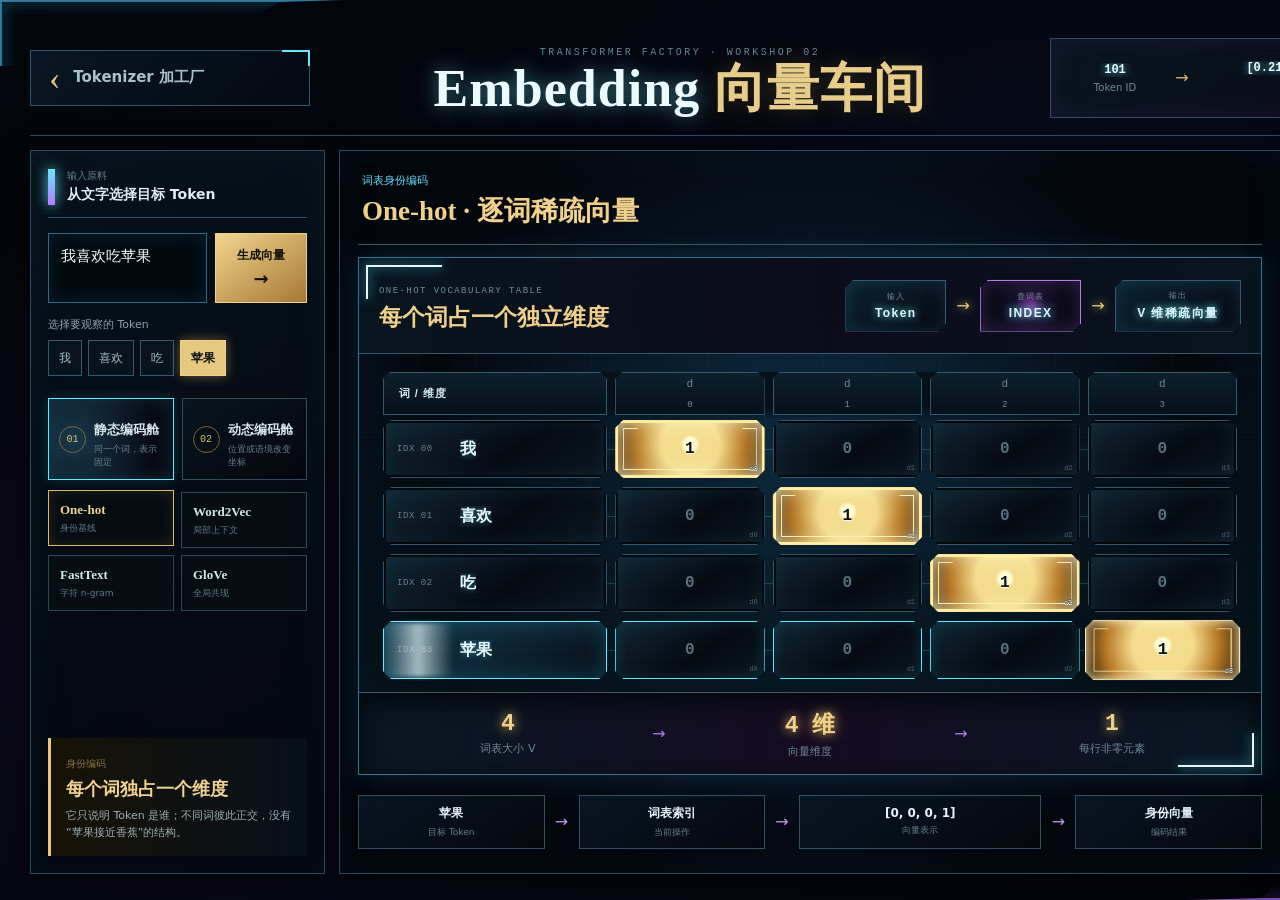
==== embedding.html @ 5b762415 "Upgrade embedding workshop visual training lab" ====
<!doctype html>
<html lang="zh-CN">
<head>
  <meta charset="utf-8">
  <meta name="viewport" content="width=device-width,initial-scale=1">
  <meta name="theme-color" content="#020409">
  <meta name="description" content="在暗黑科幻向量车间中互动比较静态编码、位置编码与上下文 Embedding，并观察八象限三维语义向量。">
  <title>Embedding 向量车间｜LLM 原理加工厂</title>
  <link rel="stylesheet" href="embedding-workshop.css">
</head>
<body data-vector-family="static">
  <div class="vector-scanlines" aria-hidden="true"></div>
  <main class="vector-workshop">
    <header class="vector-topbar">
      <a class="back-factory" href="index.html"><span>‹</span><b>Tokenizer 加工厂</b></a>
      <div class="vector-title">
        <span>TRANSFORMER FACTORY · WORKSHOP 02</span>
        <h1><em>Embedding</em> 向量车间</h1>
      </div>
      <div class="vector-route" aria-label="从 Token ID 到语义空间">
        <span><b>101</b><small>Token ID</small></span><i>→</i>
        <span><b>[0.21, −0.34, …]</b><small>稠密向量</small></span><i>→</i>
        <span><b>↗</b><small>语义坐标</small></span>
      </div>
    </header>

    <section class="vector-deck" id="vectorDeck">
      <aside class="vector-control-bay">
        <header><i></i><div><span>输入原料</span><b>从文字选择目标 Token</b></div></header>

        <label class="vector-input" for="embeddingText">
          <textarea id="embeddingText" maxlength="96" spellcheck="false">我喜欢吃苹果</textarea>
          <button id="loadEmbeddingInput">生成向量 <span>→</span></button>
        </label>
        <div class="token-selector">
          <span>选择要观察的 Token</span>
          <div id="embeddingTokens" role="group" aria-label="选择目标 Token"></div>
        </div>

        <div class="family-switch" role="tablist" aria-label="静态编码与动态编码">
          <button class="active" role="tab" aria-selected="true" data-vector-family="static">
            <span>01</span><b>静态编码舱</b><small>同一个词，表示固定</small>
          </button>
          <button role="tab" aria-selected="false" data-vector-family="dynamic">
            <span>02</span><b>动态编码舱</b><small>位置或语境改变坐标</small>
          </button>
        </div>

        <div class="method-bank" data-method-family="static">
          <button class="active" data-vector-method="onehot"><b>One-hot</b><span>身份基线</span></button>
          <button data-vector-method="word2vec"><b>Word2Vec</b><span>局部上下文</span></button>
          <button data-vector-method="fasttext"><b>FastText</b><span>字符 n-gram</span></button>
          <button data-vector-method="glove"><b>GloVe</b><span>全局共现</span></button>
        </div>
        <div class="method-bank" data-method-family="dynamic" hidden>
          <button data-vector-method="position"><b>位置编码</b><span>Token + 顺序</span></button>
          <button data-vector-method="elmo"><b>ELMo</b><span>双向 LSTM</span></button>
          <button data-vector-method="gpt"><b>GPT</b><span>单向 Transformer</span></button>
          <button data-vector-method="bert"><b>BERT</b><span>双向 Transformer</span></button>
          <button data-vector-method="contextual"><b>上下文 Embedding</b><span>Token + 整句语境</span></button>
        </div>

        <div class="dynamic-controls" id="dynamicControls" hidden>
          <div class="context-presets" id="contextPresets" hidden>
            <button class="active" data-context="fruit"><span>语境 A</span><b>我喜欢吃苹果</b></button>
            <button data-context="tech"><span>语境 B</span><b>苹果发布了新手机</b></button>
          </div>
          <label class="position-slider" id="positionSlider" for="vectorPosition" hidden>
            <span>序列位置 <b id="vectorPositionValue">3</b></span>
            <input id="vectorPosition" type="range" min="1" max="8" value="3">
          </label>
        </div>

        <div class="method-conclusion" aria-live="polite">
          <span id="methodBadge">身份编码</span>
          <h2 id="methodTitle">One-hot 不理解语义</h2>
          <p id="methodSummary">它只说明 Token 是谁；不同词彼此正交，没有“苹果接近香蕉”的结构。</p>
        </div>
      </aside>

      <section class="vector-space-bay" aria-labelledby="spaceHeading">
        <header class="space-command">
          <div>
            <span id="spaceFamilyLabel">静态编码空间</span>
            <h2 id="spaceHeading">One-hot · 逐词稀疏向量</h2>
          </div>
          <div class="representation-switch" id="representationSwitch" role="tablist" aria-label="训练机制和语义空间视图" hidden>
            <button class="active" role="tab" aria-selected="true" data-representation-view="process">训练机制</button>
            <button role="tab" aria-selected="false" data-representation-view="space">训练后语义投影</button>
          </div>
          <div class="space-toolbar" id="spaceToolbar">
            <button id="rotateVectorSpace" aria-pressed="false">自动旋转</button>
            <button id="resetVectorView">重置视角</button>
          </div>
        </header>

        <div class="onehot-stage" id="oneHotStage">
          <header>
            <div><span>ONE-HOT VOCABULARY TABLE</span><h3>每个词占一个独立维度</h3></div>
            <div class="onehot-principle" aria-label="One-hot 编码过程">
              <span><small>输入</small><b>Token</b></span><i>→</i>
              <span class="index-reactor"><small>查词表</small><b>INDEX</b></span><i>→</i>
              <span><small>输出</small><b>V 维稀疏向量</b></span>
            </div>
          </header>
          <div class="onehot-machine">
            <div class="onehot-index" id="oneHotIndex"></div>
            <div class="onehot-matrix" id="oneHotMatrix" aria-label="逐词 One-hot 稀疏向量表"></div>
          </div>
          <footer>
            <span><b id="oneHotVocabSize">4</b><small>词表大小 V</small></span>
            <i>→</i><span><b id="oneHotDimension">4 维</b><small>向量维度</small></span>
            <i>→</i><span><b>1</b><small>每行非零元素</small></span>
          </footer>
        </div>

        <div class="method-stage" id="methodStage" hidden>
          <div class="method-stage-note"><b>TRAINING MECHANISM</b><span>这里展示算法怎样产生向量；完成训练后，才能在“语义投影”中观察向量关系。</span></div>
          <div class="method-visualizer" id="methodVisualizer" aria-live="polite"></div>
        </div>

        <div class="octant-stage" id="octantStage" hidden>
          <canvas id="vectorSpaceCanvas" aria-label="以原点为中心、覆盖八个象限的可旋转三维向量空间"></canvas>
          <div class="octant-title"><span>DIMENSION-REDUCED SEMANTIC PROJECTION</span><b>高维词向量降维到三维 · 拖动旋转 · 点击端点</b></div>
          <div class="projection-disclaimer"><b>3D ≠ 原始向量维度</b><span>仅用于观察训练后相对距离与方向</span></div>
          <div class="origin-label">O · 原点</div>
          <div class="axis-endpoints" aria-hidden="true"><span>+X</span><span>−X</span><span>+Y</span><span>−Y</span><span>+Z</span><span>−Z</span></div>
          <div class="vector-legend"><span><i class="selected"></i>当前向量</span><span><i class="related"></i>相关词</span><span><i class="context"></i>另一语境</span></div>
          <div class="space-status" id="spaceStatus">所有端点都由原点 O 发出，线段方向与长度共同构成向量。</div>
        </div>

        <div class="vector-flow" aria-label="当前编码过程">
          <span><b id="flowInput">苹果</b><small>目标 Token</small></span><i>→</i>
          <span><b id="flowOperation">词表索引</b><small>当前操作</small></span><i>→</i>
          <span><b id="flowVector">[0, 0, 1, …]</b><small>向量表示</small></span><i>→</i>
          <span><b id="flowMeaning">身份向量</b><small>编码结果</small></span>
        </div>
      </section>

      <aside class="vector-output-bay">
        <header><i></i><div><span>向量成品</span><b id="outputBayTitle">逐词编码结果</b></div></header>

        <div class="selected-readout">
          <span>当前 Token</span>
          <h2 id="activeVectorToken">苹果</h2>
          <code id="activeVectorCoords">[0, 0, 0, 1]</code>
        </div>

        <div class="vector-magnitude">
          <span>向量长度</span><b id="vectorMagnitude">0.91</b>
          <i><em id="vectorMagnitudeBar"></em></i>
        </div>

        <div class="vector-components">
          <span id="componentLabel">完整 One-hot 向量</span>
          <div id="vectorComponents"></div>
        </div>

        <div class="neighbor-output">
          <span>空间近邻</span>
          <ol id="vectorNeighbors"></ol>
        </div>

        <div class="core-memory">
          <span>记住这一点</span>
          <p id="coreMemory">One-hot 是身份牌，不是语义地图。</p>
        </div>
      </aside>
    </section>
  </main>
  <script src="embedding-workshop.js"></script>
</body>
</html>
---- embedding-workshop.css ----
:root {
  --void: #020409;
  --panel: #07101a;
  --line: #29465d;
  --cyan: #67e8ff;
  --violet: #b67cff;
  --gold: #e9c777;
  --green: #70efac;
  --text: #e6f5f8;
  --muted: #829aa5;
}

* { box-sizing: border-box; }
html, body { min-width: 1600px; min-height: 900px; margin: 0; background: var(--void); }
html { overflow: auto; }
body {
  color: var(--text);
  overflow: hidden;
  font-family: Inter, "Microsoft YaHei", "PingFang SC", system-ui, sans-serif;
  background:
    radial-gradient(circle at 66% 42%, #123f682b, transparent 35%),
    radial-gradient(circle at 12% 70%, #52257520, transparent 28%),
    linear-gradient(145deg, #02050a, #050713 55%, #020308);
  transition: opacity .32s ease, transform .36s cubic-bezier(.55,.05,.45,.95), filter .32s ease;
}
body::before {
  content: "";
  position: fixed;
  inset: 0;
  pointer-events: none;
  opacity: .22;
  background:
    linear-gradient(90deg, transparent 49.95%, #64e9ff1a 50%, transparent 50.05%),
    repeating-linear-gradient(90deg, transparent 0 119px, #5ce5ff10 120px, transparent 121px 239px),
    repeating-linear-gradient(0deg, transparent 0 89px, #a578ff0b 90px, transparent 91px 179px);
}
body.page-shifting-left { opacity: 0; filter: blur(8px) brightness(1.55); transform: translateX(13vw) scale(.98); }
button, textarea { font: inherit; }
button, a { -webkit-tap-highlight-color: transparent; }
button { cursor: pointer; }
[hidden] { display: none !important; }
.vector-scanlines { position: fixed; inset: 0; z-index: 50; pointer-events: none; opacity: .25; mix-blend-mode: screen; background: repeating-linear-gradient(0deg, transparent 0 3px, #d5f8ff08 4px); }

.vector-workshop { position: relative; z-index: 1; width: 100vw; min-width: 1600px; height: 100vh; min-height: 900px; padding: 20px 30px 26px; overflow: hidden; }
.vector-workshop::before, .vector-workshop::after { content: ""; position: absolute; z-index: -1; pointer-events: none; }
.vector-workshop::before { left: 0; top: 0; width: 340px; height: 180px; border-top: 2px solid #2f79a0; border-left: 2px solid #2f79a0; clip-path: polygon(0 0, 100% 0, 82% 2px, 62% 38px, 22% 38px, 15% 66px, 0 66px); filter: drop-shadow(0 0 7px #3ecfff); }
.vector-workshop::after { right: 0; bottom: 0; width: 410px; height: 150px; border-right: 2px solid #8656bc; border-bottom: 2px solid #8656bc; clip-path: polygon(100% 100%, 0 100%, 18% calc(100% - 2px), 35% 72px, 78% 72px, 86% 44px, 100% 44px); filter: drop-shadow(0 0 7px #a96cff); }

.vector-topbar { height: 116px; display: grid; grid-template-columns: 280px 1fr 520px; align-items: center; gap: 28px; border-bottom: 1px solid #344a60; }
.back-factory { position: relative; height: 56px; display: flex; align-items: center; gap: 13px; padding: 0 18px; color: #a9c1c9; border: 1px solid #31566b; background: linear-gradient(135deg, #071723, #040810); text-decoration: none; transition: .25s ease; }
.back-factory::after { content: ""; position: absolute; right: -1px; top: -1px; width: 26px; height: 14px; border-top: 2px solid var(--cyan); border-right: 2px solid var(--cyan); }
.back-factory:hover { color: #effdff; border-color: var(--cyan); transform: translateX(-4px); box-shadow: inset 0 0 22px #16809c4a, 0 0 14px #55e2fb30; }.back-factory span { color: var(--gold); font: 34px/1 Georgia, serif; }.back-factory b { font-size: 15px; }
.vector-title { text-align: center; }.vector-title > span { color: #668798; font: 10px ui-monospace, Consolas, monospace; letter-spacing: .25em; }.vector-title h1 { margin: 5px 0 0; color: #e8cc8a; font: 700 52px/.98 Georgia, "Times New Roman", "Songti SC", serif; letter-spacing: .02em; text-shadow: 0 0 24px #cda34c3b; }.vector-title h1 em { color: #ecfbff; font-style: normal; text-shadow: 0 0 20px #70e7ff87; }
.vector-route { display: grid; grid-template-columns: 100px 24px 210px 24px 100px; align-items: center; gap: 5px; padding: 12px 14px; border: 1px solid #364c64; background: linear-gradient(135deg, #07151e, #0b0715); box-shadow: inset 0 0 25px #4d277341; }.vector-route > span { min-width: 0; text-align: center; }.vector-route b { display: block; overflow: hidden; color: #eafcff; font: 700 12px ui-monospace, Consolas, monospace; white-space: nowrap; text-overflow: ellipsis; text-shadow: 0 0 8px #6fe7ff; }.vector-route > span:last-child b { color: #c98aff; font-size: 26px; }.vector-route small { display: block; margin-top: 5px; color: #718893; font-size: 10px; }.vector-route > i { color: #d8ba71; font-style: normal; text-align: center; }

.vector-deck { height: calc(100vh - 162px); min-height: 738px; display: grid; grid-template-columns: 310px minmax(880px, 1fr) 290px; gap: 14px; padding-top: 14px; }
.vector-deck > * { min-width: 0; height: 100%; overflow: hidden; border: 1px solid #30495e; background: linear-gradient(160deg, #07121bec, #03060ce8); box-shadow: inset 0 0 42px #17445d20, 0 12px 32px #0008; }
.vector-control-bay, .vector-output-bay { position: relative; padding: 20px; }
.vector-control-bay::before, .vector-output-bay::before { content: ""; position: absolute; inset: 0; pointer-events: none; opacity: .14; background: repeating-linear-gradient(0deg, transparent 0 29px, #63e2ff1b 30px); }
.vector-control-bay > *, .vector-output-bay > * { position: relative; z-index: 1; }
.vector-control-bay > header, .vector-output-bay > header { height: 50px; display: grid; grid-template-columns: 8px 1fr; align-items: center; gap: 11px; padding-bottom: 12px; border-bottom: 1px solid #355064; }.vector-control-bay > header i, .vector-output-bay > header i { width: 7px; height: 36px; background: linear-gradient(var(--cyan), var(--violet)); box-shadow: 0 0 13px var(--cyan); }.vector-control-bay > header span, .vector-output-bay > header span { display: block; color: #64818e; font-size: 10px; }.vector-control-bay > header b, .vector-output-bay > header b { display: block; margin-top: 3px; color: #dceef2; font-size: 14px; }

.vector-input { display: grid; grid-template-columns: 1fr 92px; gap: 8px; margin-top: 15px; }.vector-input textarea { height: 70px; resize: none; outline: 0; padding: 12px; color: #f0fcff; border: 1px solid #3a677b; background: #02090f; box-shadow: inset 0 0 18px #17536a53; font-size: 15px; line-height: 1.45; }.vector-input textarea:focus { border-color: var(--cyan); box-shadow: inset 0 0 20px #146d865d, 0 0 10px #55e2fa3d; }.vector-input button { color: #101006; border: 1px solid #efd38c; background: linear-gradient(145deg, #f0d58f, #a77832); font-size: 12px; font-weight: 900; }.vector-input button span { display: block; margin-top: 4px; font-size: 18px; }
.token-selector { margin-top: 14px; }.token-selector > span { display: block; margin-bottom: 8px; color: #8ca4ae; font-size: 11px; }.token-selector > div { min-height: 44px; display: flex; flex-wrap: wrap; gap: 6px; align-content: flex-start; }.token-selector button { min-height: 36px; padding: 0 10px; color: #a5bec7; border: 1px solid #355a6b; background: #07141c; font-size: 12px; }.token-selector button:hover, .token-selector button.active { color: #0a1113; border-color: #efd18a; background: #e7c87f; box-shadow: 0 0 11px #e4bd6970; font-weight: 900; }

.family-switch { display: grid; grid-template-columns: 1fr 1fr; gap: 8px; margin-top: 14px; }.family-switch button { min-height: 82px; display: grid; grid-template-columns: 28px 1fr; grid-template-rows: 1fr 1fr; align-items: center; gap: 0 7px; padding: 10px; color: #819aa5; border: 1px solid #304d5c; background: linear-gradient(145deg, #07151d, #05060d); text-align: left; transition: .23s ease; }.family-switch button > span { grid-row: 1 / 3; width: 27px; height: 27px; display: grid; place-items: center; color: #d9bb72; border: 1px solid #80673b; border-radius: 50%; font: 10px ui-monospace, Consolas, monospace; }.family-switch b { align-self: end; color: #d7e8ed; font-size: 13px; }.family-switch small { align-self: start; margin-top: 4px; color: #68808a; font-size: 9px; line-height: 1.4; }.family-switch button.active { border-color: var(--cyan); background: radial-gradient(circle at 20% 50%, #17384a, #080a13 75%); box-shadow: inset 0 0 20px #247e963c, 0 0 11px #5be5fa2f; }.family-switch button[data-vector-family="dynamic"].active { border-color: var(--violet); box-shadow: inset 0 0 20px #6d358c42, 0 0 11px #aa68ef38; }
.method-bank { display: grid; grid-template-columns: 1fr 1fr; gap: 7px; margin-top: 12px; }.method-bank button { min-height: 56px; display: grid; align-content: center; gap: 4px; padding: 9px 11px; color: #8198a2; border: 1px solid #2b4655; background: #050c12; text-align: left; transition: .2s ease; }.method-bank button b { color: #d4e6eb; font: 700 13px Georgia, "Times New Roman", "Microsoft YaHei", serif; }.method-bank button span { color: #607b86; font-size: 9px; }.method-bank button:hover, .method-bank button.active { border-color: #d9b968; transform: translateY(-2px); box-shadow: inset 0 0 14px #a6793235; }.method-bank button.active b { color: #f0d491; }
.dynamic-controls { margin-top: 10px; }.context-presets { display: grid; gap: 7px; }.context-presets button { min-height: 48px; padding: 8px 10px; color: #849da7; border: 1px solid #334b62; background: #060b13; text-align: left; }.context-presets span { display: block; color: #765e9f; font-size: 8px; }.context-presets b { display: block; margin-top: 3px; color: #dcecf2; font-size: 11px; }.context-presets button.active { border-color: var(--violet); box-shadow: inset 0 0 15px #693a8b45; }
.position-slider { display: block; padding: 11px; border: 1px solid #344d60; background: #050b12; }.position-slider > span { display: flex; justify-content: space-between; color: #9ab0b8; font-size: 11px; }.position-slider b { color: #e8c777; font-size: 17px; }.position-slider input { width: 100%; margin-top: 8px; accent-color: #ae73ec; }
.method-conclusion { position: absolute !important; left: 20px; right: 20px; bottom: 20px; min-height: 115px; padding: 14px 15px; border-left: 3px solid var(--gold); background: linear-gradient(90deg, #171206, #07101a); }.method-conclusion > span { color: #887142; font-size: 10px; }.method-conclusion h2 { margin: 6px 0; color: #edd18d; font: 700 18px Georgia, "Songti SC", serif; }.method-conclusion p { margin: 0; color: #9eb0b5; font-size: 11px; line-height: 1.6; }

.vector-space-bay { display: grid; grid-template-rows: 76px minmax(0, 1fr) 80px; padding: 18px; background: radial-gradient(circle at 50% 46%, #112f4bba, #03060c 68%); }
.space-command { display: flex; align-items: center; justify-content: space-between; gap: 20px; padding: 0 4px 15px; border-bottom: 1px solid #38546b; }.space-command span { color: #65dff6; font-size: 11px; }.space-command h2 { margin: 5px 0 0; color: #efd18b; font: 700 27px Georgia, "Songti SC", serif; }.space-toolbar { display: flex; gap: 8px; }.space-toolbar button { min-height: 38px; padding: 0 14px; color: #a6bdc4; border: 1px solid #3a5b6d; background: #050b12; font-size: 11px; }.space-toolbar button:hover, .space-toolbar button[aria-pressed="true"] { color: #effdff; border-color: var(--cyan); box-shadow: inset 0 0 14px #1c789047; }
.onehot-stage { min-height: 0; display: grid; grid-template-rows: auto minmax(0, 1fr) 82px; margin-top: 12px; overflow: hidden; border: 1px solid #49617a; background: radial-gradient(circle at 50% 42%, #14344f, #03070d 72%); box-shadow: inset 0 0 60px #173d5e4a, 0 0 22px #3fb7e41c; }
.onehot-stage > header { min-height: 82px; display: flex; align-items: center; justify-content: space-between; gap: 24px; padding: 14px 20px; border-bottom: 1px solid #38566c; background: linear-gradient(90deg, #081621, #0a0b19); }.onehot-stage > header span { color: #6f8fa0; font: 9px ui-monospace, Consolas, monospace; letter-spacing: .16em; }.onehot-stage > header h3 { margin: 5px 0 0; color: #efd08a; font: 700 23px Georgia, "Songti SC", serif; }.onehot-stage > header p { margin: 0; color: #9eb3bb; font-size: 13px; }.onehot-stage > header p b { display: inline-grid; width: 27px; height: 27px; place-items: center; margin: 0 3px; color: #071013; background: #eacb7b; box-shadow: 0 0 11px #e9c8737d; }
.onehot-machine { min-height: 0; display: grid; grid-template-rows: 48px minmax(0, 1fr); padding: 18px 22px; overflow: auto; background: repeating-linear-gradient(90deg, transparent 0 63px, #62e4ff0b 64px, transparent 65px 127px); }
.onehot-index, .onehot-row { --vocab-size: 4; display: grid; grid-template-columns: minmax(145px, 1.5fr) repeat(var(--vocab-size), minmax(52px, 1fr)); gap: 7px; }
.onehot-index { position: sticky; top: 0; z-index: 2; padding-bottom: 7px; background: #061019f2; }.onehot-index span { display: grid; place-items: center; min-height: 40px; color: #6f8a96; border: 1px solid #2f4c5e; background: #07151d; font: 10px ui-monospace, Consolas, monospace; }.onehot-index span:first-child { justify-items: start; padding-left: 15px; color: #a8bcc3; font: 700 11px "Microsoft YaHei", sans-serif; }
.onehot-matrix { display: grid; align-content: start; gap: 7px; }.onehot-row { width: 100%; padding: 0; color: #93abb4; border: 0; background: transparent; font: inherit; text-align: left; cursor: pointer; }.onehot-row > b, .onehot-row span { min-height: 52px; display: grid; place-items: center; color: #8ba4ae; border: 1px solid #2e4c5f; background: linear-gradient(145deg, #071620, #050911); font: 700 14px ui-monospace, Consolas, "Microsoft YaHei", monospace; transition: .2s ease; }.onehot-row > b { justify-items: start; padding: 0 15px; overflow: hidden; color: #dceef2; white-space: nowrap; text-overflow: ellipsis; }.onehot-row .hot { color: #081013; border-color: #f0d18a; background: #e9c875; box-shadow: 0 0 15px #e8c36f92, inset 0 0 9px #fff6c7; }.onehot-row:hover > b, .onehot-row:hover span, .onehot-row.active > b, .onehot-row.active span { border-color: #62e4fa; box-shadow: inset 0 0 14px #22829b3e; }.onehot-row.active > b { color: #efd28e; }.onehot-row.active .hot { border-color: #fff0b2; box-shadow: 0 0 22px #f0ce78, inset 0 0 10px #fff8ce; transform: scale(1.04); }
.onehot-stage > footer { display: grid; grid-template-columns: 1fr 30px 1fr 30px 1fr; align-items: center; gap: 7px; padding: 12px 20px; border-top: 1px solid #3a566a; background: linear-gradient(90deg, #08151f, #100b19); }.onehot-stage > footer span { text-align: center; }.onehot-stage > footer b { display: block; color: #f0d18a; font: 700 23px ui-monospace, Consolas, monospace; }.onehot-stage > footer small { display: block; margin-top: 4px; color: #6f8994; font-size: 10px; }.onehot-stage > footer i { color: #ab7ee8; font-style: normal; text-align: center; }
.octant-stage { position: relative; min-height: 0; margin-top: 12px; overflow: hidden; border: 1px solid #3b5b71; background: radial-gradient(circle at 50% 48%, #12355b, #03060c 68%); box-shadow: inset 0 0 75px #07111f, 0 0 24px #27749a1f; cursor: grab; touch-action: none; }.octant-stage.dragging { cursor: grabbing; }.octant-stage::after { content: ""; position: absolute; inset: 0; z-index: 1; pointer-events: none; box-shadow: inset 0 0 60px #020309; background: linear-gradient(180deg, #03061263, transparent 16% 82%, #02040a80); }
#vectorSpaceCanvas { position: absolute; inset: 0; width: 100%; height: 100%; display: block; }
.octant-title { position: absolute; z-index: 3; left: 17px; top: 14px; display: grid; gap: 4px; pointer-events: none; }.octant-title span { color: #6e8d9c; font: 9px ui-monospace, Consolas, monospace; letter-spacing: .16em; }.octant-title b { color: #d6e8ed; font-size: 11px; }
.origin-label { position: absolute; z-index: 3; left: 50%; top: 50%; transform: translate(11px, 9px); color: #f0d28a; font: 10px ui-monospace, Consolas, monospace; text-shadow: 0 0 8px #ebc66d; pointer-events: none; }
.axis-endpoints span { position: absolute; z-index: 3; color: #7895a4; font: 700 10px ui-monospace, Consolas, monospace; pointer-events: none; }.axis-endpoints span:nth-child(1) { right: 7%; top: 51%; color: #ff7785; }.axis-endpoints span:nth-child(2) { left: 7%; top: 51%; color: #ff7785; }.axis-endpoints span:nth-child(3) { left: 51%; top: 8%; color: #6deca7; }.axis-endpoints span:nth-child(4) { left: 51%; bottom: 8%; color: #6deca7; }.axis-endpoints span:nth-child(5) { right: 15%; top: 18%; color: #67e6ff; }.axis-endpoints span:nth-child(6) { left: 15%; bottom: 18%; color: #67e6ff; }
.vector-legend { position: absolute; z-index: 3; left: 16px; bottom: 15px; display: flex; gap: 15px; padding: 8px 10px; color: #93a9b2; border: 1px solid #304b5f; background: #03070bc9; font-size: 9px; pointer-events: none; }.vector-legend span { display: flex; align-items: center; gap: 5px; }.vector-legend i { width: 18px; height: 2px; box-shadow: 0 0 6px currentColor; }.vector-legend .selected { color: #f0c96f; background: currentColor; }.vector-legend .related { color: #67e6ff; background: currentColor; }.vector-legend .context { color: #b879f4; background: currentColor; }
.space-status { position: absolute; z-index: 3; left: 50%; bottom: 15px; transform: translateX(-50%); color: #718b96; font-size: 10px; white-space: nowrap; pointer-events: none; }
.vector-flow { display: grid; grid-template-columns: 1fr 24px 1fr 24px 1.3fr 24px 1fr; align-items: center; gap: 5px; padding-top: 13px; }.vector-flow > span { min-width: 0; height: 54px; display: grid; place-items: center; align-content: center; padding: 6px; border: 1px solid #344e61; background: linear-gradient(145deg, #071621, #05070e); text-align: center; }.vector-flow b { max-width: 100%; overflow: hidden; color: #e7f4f7; font-size: 12px; white-space: nowrap; text-overflow: ellipsis; }.vector-flow small { margin-top: 4px; color: #66808b; font-size: 9px; }.vector-flow > i { color: #c397e7; font-style: normal; text-align: center; }

.selected-readout { margin-top: 16px; padding: 16px; border: 1px solid #40566d; background: radial-gradient(circle at 30% 40%, #152d46, #070812 72%); box-shadow: inset 0 0 24px #2b5f8436; }.selected-readout > span, .vector-magnitude > span, .vector-components > span, .neighbor-output > span { color: #78939e; font-size: 10px; }.selected-readout h2 { margin: 7px 0 9px; color: #efd18a; font: 700 30px Georgia, "Songti SC", serif; text-shadow: 0 0 13px #dcb25b4c; }.selected-readout code { color: #73e7fa; font: 12px ui-monospace, Consolas, monospace; }
.vector-magnitude { margin-top: 16px; }.vector-magnitude > span { display: block; }.vector-magnitude > b { display: block; margin: 6px 0; color: #effcff; font: 700 24px ui-monospace, Consolas, monospace; }.vector-magnitude > i { display: block; height: 6px; overflow: hidden; background: #102530; }.vector-magnitude em { display: block; width: 70%; height: 100%; background: linear-gradient(90deg, #56dcf6, #c07df3, #e8c673); box-shadow: 0 0 9px #66dff7; transition: width .35s ease; }
.vector-components { margin-top: 17px; }.vector-components > div { display: grid; grid-template-columns: repeat(3, 1fr); gap: 6px; margin-top: 8px; }.vector-components b { min-height: 39px; display: grid; place-items: center; color: #b9e6f0; border: 1px solid #304e62; background: linear-gradient(145deg, #0a1c28, #080711); font: 10px ui-monospace, Consolas, monospace; animation: componentLoad .35s ease both; animation-delay: calc(var(--i) * 28ms); }
.neighbor-output { margin-top: 17px; }.neighbor-output ol { display: grid; gap: 7px; margin: 8px 0 0; padding: 0; list-style: none; }.neighbor-output li { position: relative; min-height: 43px; display: grid; grid-template-columns: 28px 1fr 40px; align-items: center; gap: 7px; overflow: hidden; padding: 7px 9px; border: 1px solid #2a4558; background: #050b11; }.neighbor-output li::before { content: ""; position: absolute; left: 0; top: 0; bottom: 0; width: var(--score); opacity: .15; background: linear-gradient(90deg, #55e1f8, #af74ed); }.neighbor-output li > * { position: relative; }.neighbor-output li b { color: #61808d; font: 9px ui-monospace, Consolas, monospace; }.neighbor-output li span { overflow: hidden; color: #dcecf1; font-size: 11px; white-space: nowrap; text-overflow: ellipsis; }.neighbor-output li em { color: #edca7e; font: normal 10px ui-monospace, Consolas, monospace; text-align: right; }
.core-memory { position: absolute !important; left: 20px; right: 20px; bottom: 20px; min-height: 110px; padding: 14px; border: 1px solid #5b492e; background: linear-gradient(135deg, #181207, #080711); }.core-memory span { color: #8b7242; font-size: 10px; }.core-memory p { margin: 8px 0 0; color: #ead7a7; font: 700 15px/1.6 Georgia, "Songti SC", serif; }

body[data-vector-family="dynamic"] .vector-space-bay { background: radial-gradient(circle at 50% 46%, #281746bd, #03060c 68%); }.vector-deck.method-firing .octant-stage { animation: methodFire .65s ease; }
body[data-vector-method="onehot"] .space-toolbar { visibility: hidden; }
body[data-vector-method="onehot"] .vector-magnitude,
body[data-vector-method="onehot"] .neighbor-output { display: none; }
body[data-vector-method="onehot"] .vector-components { margin-top: 19px; }
body[data-vector-method="onehot"] .selected-readout code { display: block; max-width: 100%; overflow-x: auto; padding-bottom: 5px; color: #f1d383; font-size: 14px; white-space: nowrap; }
body[data-vector-method="onehot"] .vector-components > div { grid-template-columns: repeat(var(--onehot-columns, 4), minmax(0, 1fr)); }
body[data-vector-method="onehot"] .vector-components b.hot { color: #081014; border-color: #f0cf78; background: linear-gradient(145deg, #fff0ae, #c99538); box-shadow: 0 0 16px #edc76688; }

/* Refined One-hot identity encoder */
.onehot-stage { position: relative; border-color: #3a718d; background:
  linear-gradient(90deg, #59e8ff09 1px, transparent 1px) 0 0 / 58px 58px,
  linear-gradient(#59e8ff09 1px, transparent 1px) 0 0 / 58px 58px,
  radial-gradient(circle at 50% 43%, #123a57, #03070d 72%); box-shadow: inset 0 0 85px #174b6b59, 0 0 28px #3fb7e42a; }
.onehot-stage::before, .onehot-stage::after { content: ""; position: absolute; z-index: 4; width: 74px; height: 32px; pointer-events: none; border-color: #6ceaff; filter: drop-shadow(0 0 6px #57e4ff); }
.onehot-stage::before { left: 7px; top: 7px; border-left: 2px solid; border-top: 2px solid; }.onehot-stage::after { right: 7px; bottom: 7px; border-right: 2px solid; border-bottom: 2px solid; }
.onehot-stage > header { min-height: 96px; background: linear-gradient(90deg, #07151ff5, #0c0a19f5 52%, #07151ff5); }
.onehot-principle { display: grid; grid-template-columns: minmax(72px, 1fr) 20px minmax(82px, 1fr) 20px minmax(126px, 1.25fr); align-items: center; gap: 7px; }
.onehot-principle > span { min-height: 52px; display: grid; place-items: center; align-content: center; padding: 6px 11px; border: 1px solid #36596d; clip-path: polygon(8px 0, 100% 0, 100% calc(100% - 8px), calc(100% - 8px) 100%, 0 100%, 0 8px); background: linear-gradient(145deg, #0b2230, #070912); box-shadow: inset 0 0 16px #2f8dac35; }
.onehot-principle small { color: #6e8a98; font: 8px ui-monospace, Consolas, monospace; letter-spacing: .12em; }.onehot-principle b { margin-top: 4px; color: #dff9ff; font: 700 12px "Microsoft YaHei", sans-serif; text-shadow: 0 0 8px #61e8ff; }.onehot-principle > i { color: #e8c979; font-style: normal; text-align: center; text-shadow: 0 0 9px #e8c979; }
.onehot-principle .index-reactor { border-color: #b37be7; background: radial-gradient(circle, #6a3188 0 5%, #17102a 28%, #070911 70%); box-shadow: inset 0 0 20px #8b4ec658, 0 0 12px #a968e84a; }
.onehot-machine { padding: 18px 24px 22px; background: linear-gradient(180deg, #02070c33, #05131bc4); }
.onehot-index, .onehot-row { grid-template-columns: minmax(165px, 1.5fr) repeat(var(--vocab-size), minmax(58px, 1fr)); gap: 8px; min-width: max-content; }
.onehot-index { padding-bottom: 9px; background: linear-gradient(180deg, #061019 75%, transparent); }.onehot-index span { min-height: 43px; border-color: #335b70; clip-path: polygon(7px 0, calc(100% - 7px) 0, 100% 7px, 100% 100%, 0 100%, 0 7px); background: linear-gradient(180deg, #0c202b, #061019); font-size: 11px; }.onehot-index span:first-child { color: #d4edf3; letter-spacing: .08em; }
.onehot-matrix { position: relative; gap: 9px; min-width: max-content; }
.onehot-row { position: relative; isolation: isolate; }
.onehot-row::before { content: ""; position: absolute; z-index: -1; left: 0; right: 0; top: 50%; height: 1px; opacity: .2; background: linear-gradient(90deg, transparent, #68e9ff 18% 82%, transparent); box-shadow: 0 0 8px #68e9ff; }
.onehot-row.active::after { content: ""; position: absolute; z-index: 3; top: 2px; bottom: 2px; width: 70px; pointer-events: none; background: linear-gradient(90deg, transparent, #ecffffaa, transparent); filter: blur(2px); animation: onehotScanner 1.35s ease-in-out infinite; }
.onehot-row > b, .onehot-row span { min-height: 58px; clip-path: polygon(8px 0, calc(100% - 8px) 0, 100% 8px, 100% calc(100% - 8px), calc(100% - 8px) 100%, 8px 100%, 0 calc(100% - 8px), 0 8px); border-color: #31556a; background: linear-gradient(145deg, #102734, #050a11 57%, #0b1820); box-shadow: inset 0 0 0 2px #02070b, inset 0 0 18px #16445b5c, 3px 5px 6px #0009; }
.onehot-row > b { display: grid; grid-template-columns: 54px 1fr; align-items: center; gap: 9px; padding: 0 13px; }.onehot-row > b small { color: #65808c; font: 9px ui-monospace, Consolas, monospace; letter-spacing: .06em; }.onehot-row > b strong { overflow: hidden; color: #e9fbff; font: 700 16px "Microsoft YaHei", sans-serif; white-space: nowrap; text-overflow: ellipsis; text-shadow: 0 0 10px #62e7ff77; }
.onehot-row span { position: relative; color: #59707c; font-size: 16px; }.onehot-row span::after { content: attr(data-dimension); position: absolute; right: 6px; bottom: 5px; color: #49606c; font: 7px ui-monospace, Consolas, monospace; }
.onehot-row .hot { color: #071014; border-color: #ffe49a; background: radial-gradient(circle at 50% 42%, #fffbd2 0 8%, #f4dc8d 12% 36%, #b47725 68%, #291805 100%); box-shadow: 0 0 23px #f2ca68, inset 0 0 0 2px #fff0a3, inset 0 0 20px #fff8c8; text-shadow: 0 1px #fff; }.onehot-row .hot::before { content: ""; position: absolute; inset: 7px; border: 1px solid #fff3b4; clip-path: polygon(0 0, 14px 0, 18px 4px, calc(100% - 18px) 4px, calc(100% - 14px) 0, 100% 0, 100% 100%, 0 100%); }
.onehot-row.active > b { border-color: #68eaff; background: linear-gradient(145deg, #15394c, #071019); box-shadow: inset 0 0 22px #2185a466, 0 0 13px #5be7ff70; }
.onehot-stage > footer { background: linear-gradient(90deg, #071722, #150b20 50%, #071722); box-shadow: inset 0 8px 24px #03070b; }.onehot-stage > footer b { text-shadow: 0 0 12px #e5bf61; }.onehot-stage > footer small { font-size: 11px; }

/* Holographic method visualizer */
.method-bank[data-method-family="dynamic"] { grid-template-columns: repeat(3, 1fr); }
.method-bank[data-method-family="dynamic"] button { min-height: 54px; padding: 8px; }.method-bank[data-method-family="dynamic"] button b { font-size: 11px; }.method-bank[data-method-family="dynamic"] button span { font-size: 8px; }
.octant-stage { border-color: #4c829f; background:
  radial-gradient(circle at 50% 46%, #174e79 0, #071226 35%, #02050b 72%),
  linear-gradient(135deg, #03070e, #090617); box-shadow: inset 0 0 105px #02040a, 0 0 34px #2a9ac73b; }
.octant-stage::before { content: ""; position: absolute; inset: 0; z-index: 1; pointer-events: none; opacity: .4; background: radial-gradient(circle at 50% 50%, transparent 0 42%, #55ddff12 43%, transparent 44%), repeating-radial-gradient(circle at 50% 50%, transparent 0 43px, #61e6ff0e 44px, transparent 45px 88px); animation: spaceBreath 3.2s ease-in-out infinite alternate; }
.octant-stage::after { box-shadow: inset 0 0 45px #020309, inset 0 -90px 100px #02040ad9; background: linear-gradient(180deg, #03061220, transparent 18% 78%, #02040a9a); }
.octant-title { padding: 9px 12px; border-left: 2px solid #64e7ff; background: linear-gradient(90deg, #031019d9, transparent); }.octant-title span { color: #72dff0; font-size: 10px; }.octant-title b { color: #e3f7fa; font-size: 12px; }
.axis-endpoints { display: none; }
.vector-legend { bottom: 194px; }.space-status { left: auto; right: 18px; bottom: 196px; transform: none; padding: 7px 10px; border-right: 2px solid #8c67c6; background: linear-gradient(270deg, #0a0714e8, transparent); font-size: 11px; }
.method-visualizer { position: absolute; z-index: 5; left: 16px; right: 16px; bottom: 16px; height: 164px; overflow: hidden; border: 1px solid #3b667c; clip-path: polygon(13px 0, calc(100% - 28px) 0, 100% 28px, 100% 100%, 0 100%, 0 13px); background: linear-gradient(105deg, #031018ee, #090a19ee 52%, #130820ee); box-shadow: inset 0 0 28px #15527445, 0 0 18px #47dbff2d; }
.method-visualizer::after { content: ""; position: absolute; inset: 0; pointer-events: none; opacity: .15; background: repeating-linear-gradient(90deg, transparent 0 54px, #65e7ff 55px, transparent 56px 109px); }
.process-frame { position: relative; z-index: 1; height: 100%; display: grid; grid-template-rows: 44px 1fr; padding: 9px 14px 12px; }.process-frame > header { display: flex; align-items: center; justify-content: space-between; gap: 14px; border-bottom: 1px solid #304e61; }.process-frame > header span { display: block; color: #648896; font: 8px ui-monospace, Consolas, monospace; letter-spacing: .14em; }.process-frame > header b { display: block; margin-top: 3px; color: #eed18a; font: 700 14px Georgia, "Songti SC", serif; }.process-visual { min-width: 0; display: flex; align-items: center; justify-content: center; gap: 12px; padding-top: 8px; }
.micro-switch { display: flex; gap: 5px; }.micro-switch button { min-height: 27px; padding: 0 9px; color: #738f9a; border: 1px solid #335468; background: #050b11; font-size: 9px; }.micro-switch button[aria-pressed="true"] { color: #091115; border-color: #edcf84; background: #edcf84; box-shadow: 0 0 10px #e9c66e; }
.signal-arrow { flex: 0 0 auto; color: #68e8ff; font: normal 20px Georgia, serif; text-shadow: 0 0 10px #61e6ff; }.network-side { min-width: 118px; display: flex; justify-content: center; flex-wrap: wrap; gap: 5px; }.network-side span, .ngram-rack span, .causal-sequence span { min-height: 29px; display: grid; place-items: center; padding: 4px 8px; color: #c9f3fa; border: 1px solid #3f7188; background: #071722; box-shadow: inset 0 0 10px #1d678052; font-size: 10px; }.network-side.output span { color: #e3cff9; border-color: #70518b; background: #120b1d; }
.network-core, .sum-reactor, .factor-reactor, .encoder-reactor, .layer-fusion, .context-node { flex: 0 0 auto; min-width: 76px; min-height: 64px; display: grid; place-items: center; align-content: center; padding: 8px; border: 1px solid #c59a4d; clip-path: polygon(10px 0, calc(100% - 10px) 0, 100% 10px, 100% calc(100% - 10px), calc(100% - 10px) 100%, 10px 100%, 0 calc(100% - 10px), 0 10px); background: radial-gradient(circle, #382c13, #080b11 68%); box-shadow: inset 0 0 17px #d7ad5747, 0 0 11px #d2aa5755; }.network-core b, .sum-reactor b, .factor-reactor b, .encoder-reactor b, .layer-fusion b, .context-node b { color: #f0d692; font: 700 17px ui-monospace, Consolas, monospace; }.network-core small, .sum-reactor small, .factor-reactor small, .encoder-reactor small, .layer-fusion small, .context-node small { margin-top: 5px; color: #7d8e93; font-size: 8px; }
.word-capsule, .position-token, .position-result, .next-token { min-width: 92px; min-height: 60px; display: grid; place-items: center; align-content: center; border: 1px solid #3e748b; background: radial-gradient(circle, #12354a, #050a10); box-shadow: inset 0 0 16px #3185a34a; }.word-capsule small, .position-token small, .position-result small, .next-token small { color: #698792; font-size: 8px; }.word-capsule b, .position-token b, .position-result b, .next-token b { margin-top: 4px; color: #e9fbff; font-size: 14px; }
.ngram-rack { max-width: 250px; display: flex; flex-wrap: wrap; justify-content: center; gap: 5px; }.ngram-rack span { animation: ngramLoad .45s ease both; animation-delay: calc(var(--i) * 55ms); }.dense-vector-mini { width: 78px; height: 58px; display: flex; align-items: end; justify-content: center; gap: 4px; padding: 7px; border: 1px solid #6b4b8d; background: #0c0715; }.dense-vector-mini i { width: 5px; height: var(--h); background: linear-gradient(#f2e8ff, #b575f0, #5e49b8); box-shadow: 0 0 7px #b879f4; }
.co-matrix { display: grid; gap: 2px; }.co-row { display: grid; grid-template-columns: 47px repeat(4, 31px); gap: 2px; }.co-row > * { min-height: 18px; display: grid; place-items: center; font: 8px ui-monospace, Consolas, monospace; }.co-row b, .co-row.heading span { color: #718d98; }.co-row span { color: #dff8ff; background: color-mix(in srgb, #5be5ff calc(var(--heat, .08) * 68%), #071018); }.semantic-split { min-width: 150px; display: grid; grid-template-columns: 1fr auto 1fr; align-items: center; gap: 6px; }.semantic-split span { padding: 7px; color: #9fdab7; border: 1px solid #397456; background: #07160f; font-size: 9px; text-align: center; }.semantic-split span:last-child { color: #c8a4eb; border-color: #765295; background: #140a1e; }.semantic-split b { color: #f0d081; font-size: 12px; }
.wave-bank { min-width: 250px; display: grid; gap: 6px; }.wave-bank span { position: relative; height: 18px; overflow: hidden; border-bottom: 1px solid #29465a; }.wave-bank i { position: absolute; left: var(--phase); right: 0; top: 7px; height: 2px; background: repeating-radial-gradient(ellipse at center, #67e8ff 0 3px, transparent 4px 9px); filter: drop-shadow(0 0 4px #67e8ff); }.wave-bank small { position: absolute; right: 3px; top: 0; color: #607d89; font-size: 7px; }
.bilstm-lines { min-width: 360px; display: grid; gap: 8px; }.bilstm-lines > div { display: flex; align-items: center; gap: 4px; }.bilstm-lines small { width: 62px; color: #6c8995; font-size: 8px; }.bilstm-lines span { min-width: 42px; padding: 5px; color: #bcebf3; border: 1px solid #3b6578; background: #07141d; font-size: 9px; text-align: center; }.bilstm-lines span.target { color: #071014; border-color: #efcf80; background: #efcf80; box-shadow: 0 0 10px #eac96f; }.bilstm-lines i { color: #65e7ff; font-style: normal; font-size: 10px; }.bilstm-lines > div:last-child i { color: #b77cf0; }
.causal-sequence { display: flex; align-items: center; gap: 3px; }.causal-sequence span { min-width: 46px; padding: 3px 6px; }.causal-sequence span small { color: #64808b; font: 7px ui-monospace, Consolas, monospace; }.causal-sequence span.target { border-color: #e7c978; box-shadow: 0 0 11px #e7c97855; }.causal-sequence > i { color: #657e89; font-style: normal; }.causal-mask { display: grid; grid-template-columns: repeat(var(--mask-size), 10px); gap: 2px; padding: 6px; transform: rotate(-45deg); border: 1px solid #5e4779; background: #0b0712; }.causal-mask i { width: 10px; height: 10px; }.causal-mask .open { background: #b67bea; box-shadow: 0 0 5px #b67bea; }.causal-mask .blocked { border: 1px solid #29323c; background: #090b10; }
.bert-stack { display: grid; grid-template-columns: 1fr; gap: 2px; }.bert-stack > div { display: grid; grid-template-columns: 62px repeat(5, 45px); gap: 3px; }.bert-stack > div b { display: grid; place-items: center; color: #688490; font: 8px ui-monospace, Consolas, monospace; }.bert-stack span { min-height: 21px; display: grid; place-items: center; color: #d6f3f7; border: 1px solid #31586b; background: #07151e; font-size: 8px; }.bert-stack > i { height: 8px; color: #e2bf6c; font: normal 10px/8px ui-monospace, Consolas, monospace; text-align: center; }
.context-compare { min-width: 520px; display: grid; gap: 8px; }.context-compare > div { display: grid; grid-template-columns: 1.5fr 25px 1fr; align-items: center; gap: 6px; }.context-compare span { padding: 7px 10px; color: #d9eef2; border: 1px solid #35586b; background: #07141d; font-size: 10px; }.context-compare span b { color: #f0d184; }.context-compare i { color: #67e8ff; font-style: normal; }.context-compare em { padding: 7px; font: normal 9px "Microsoft YaHei", sans-serif; text-align: center; }.fruit-vector { color: #9eebbb; border: 1px solid #3b7756; background: #07170f; }.tech-vector { color: #d4b5f3; border: 1px solid #775497; background: #150a20; }

@keyframes onehotScanner { from { left: -75px; } to { left: calc(100% + 5px); } }
@keyframes ngramLoad { from { opacity: 0; transform: translateY(8px) scale(.8); filter: brightness(1.8); } }
@keyframes spaceBreath { to { opacity: .68; filter: brightness(1.3); } }

/* Training mechanism / semantic projection split */
.space-command { display: grid; grid-template-columns: minmax(250px, 1fr) auto auto; align-items: center; }
.representation-switch { display: flex; gap: 6px; padding: 4px; border: 1px solid #34566a; background: #040a11; box-shadow: inset 0 0 14px #16495e42; }
.representation-switch button { min-height: 36px; padding: 0 13px; color: #78939e; border: 1px solid transparent; background: transparent; font-size: 10px; transition: .2s ease; }.representation-switch button:hover { color: #dff9ff; }.representation-switch button.active { color: #071014; border-color: #efd184; background: linear-gradient(145deg, #f6dda0, #b17c31); box-shadow: 0 0 12px #edc97270; font-weight: 800; }
.space-toolbar[hidden] { display: none !important; }
.method-stage { min-height: 0; display: grid; grid-template-rows: 43px minmax(0, 1fr); margin-top: 12px; overflow: hidden; border: 1px solid #42677b; background:
  linear-gradient(90deg, #67e8ff09 1px, transparent 1px) 0 0 / 72px 72px,
  linear-gradient(#67e8ff09 1px, transparent 1px) 0 0 / 72px 72px,
  radial-gradient(circle at 50% 48%, #132c42, #03070d 74%); box-shadow: inset 0 0 75px #113e5a48, 0 0 22px #4bdfff20; }
.method-stage-note { display: flex; align-items: center; gap: 14px; padding: 0 17px; border-bottom: 1px solid #34566a; background: linear-gradient(90deg, #071720e8, #100b1ae8); }.method-stage-note b { flex: 0 0 auto; color: #68e7fa; font: 9px ui-monospace, Consolas, monospace; letter-spacing: .13em; }.method-stage-note span { color: #93aab2; font-size: 11px; }
.method-stage .method-visualizer { position: relative; inset: auto; width: 100%; height: 100%; border: 0; clip-path: none; background: transparent; box-shadow: none; }
.method-stage .method-visualizer::after { opacity: .08; }
.method-stage .process-frame { grid-template-rows: 63px minmax(0, 1fr); padding: 14px 22px 18px; }.method-stage .process-frame > header span { font-size: 10px; }.method-stage .process-frame > header b { margin-top: 5px; font-size: 18px; }.method-stage .process-visual { min-height: 0; align-items: center; justify-content: center; padding-top: 13px; }
.octant-stage .vector-legend { bottom: 15px; }.octant-stage .space-status { bottom: 15px; }
.projection-disclaimer { position: absolute; z-index: 4; right: 17px; top: 15px; display: grid; gap: 3px; padding: 8px 11px; border-right: 2px solid #e7c979; background: linear-gradient(270deg, #171105e6, transparent); text-align: right; pointer-events: none; }.projection-disclaimer b { color: #efd28b; font-size: 10px; }.projection-disclaimer span { color: #798f98; font-size: 9px; }
body[data-representation-view="process"] .space-toolbar { display: none; }
body[data-representation-view="process"] .neighbor-output { display: none; }

/* Accurate Word2Vec architecture */
.w2v-workbench { width: 100%; height: 100%; min-width: 0; display: grid; grid-template-rows: 62px minmax(0, 1fr) 84px; gap: 9px; }
.w2v-window { display: grid; grid-template-columns: 150px 1fr; align-items: center; gap: 11px; padding: 7px 11px; border: 1px solid #2d5064; background: linear-gradient(90deg, #071721, #080914); }.w2v-window > small { color: #6b8792; font: 9px ui-monospace, Consolas, monospace; letter-spacing: .08em; }.w2v-window > div { display: flex; justify-content: center; gap: 7px; }.w2v-window span { position: relative; min-width: 62px; min-height: 42px; display: grid; place-items: center; align-content: center; padding: 5px 9px; color: #c8e9ef; border: 1px solid #365e70; background: #07151d; font-size: 12px; }.w2v-window span i { color: #5f7b86; font: normal 7px ui-monospace, Consolas, monospace; }.w2v-window span.center { color: #071014; border-color: #f0d080; background: radial-gradient(circle, #fff0b2, #c6933a); box-shadow: 0 0 15px #edc86f; font-weight: 900; }.w2v-window span.center i { color: #6d4d17; }
.w2v-network-detailed { min-height: 0; display: grid; grid-template-columns: minmax(126px, 1.15fr) 22px 94px 22px 130px 22px 94px 22px minmax(132px, 1.15fr); align-items: center; gap: 6px; }
.network-wire { color: #67e9ff; font: normal 21px Georgia, serif; text-align: center; text-shadow: 0 0 9px #67e9ff; }
.w2v-column { min-height: 138px; display: flex; flex-direction: column; justify-content: center; gap: 6px; padding: 9px; border: 1px solid #31566a; background: linear-gradient(145deg, #081a25, #050810); }.w2v-column > small { margin-bottom: 2px; color: #6c8792; font: 8px ui-monospace, Consolas, monospace; text-align: center; }.w2v-column span { min-height: 31px; display: grid; grid-template-columns: 1fr auto; align-items: center; gap: 6px; padding: 5px 7px; color: #dbf5f9; border: 1px solid #32576a; background: #07141d; }.w2v-column span b { overflow: hidden; font-size: 10px; white-space: nowrap; text-overflow: ellipsis; }.w2v-column span em { color: #6d8791; font: normal 7px ui-monospace, Consolas, monospace; }.w2v-column.output { border-color: #674a84; background: linear-gradient(145deg, #100a1b, #050810); }.w2v-column.output span { border-color: #664985; background: #110a1b; }.w2v-column.output span em { color: #a77ccc; }
.weight-matrix, .hidden-state { min-height: 132px; display: grid; place-items: center; align-content: center; padding: 8px; clip-path: polygon(9px 0, calc(100% - 9px) 0, 100% 9px, 100% calc(100% - 9px), calc(100% - 9px) 100%, 9px 100%, 0 calc(100% - 9px), 0 9px); border: 1px solid #b08742; background: repeating-linear-gradient(90deg, #2d2511 0 3px, #0c0d10 4px 9px); box-shadow: inset 0 0 21px #b6893d4f, 0 0 13px #c3994e3d; }.weight-matrix.output { border-color: #7c54a1; background: repeating-linear-gradient(0deg, #261536 0 3px, #0b0a10 4px 9px); box-shadow: inset 0 0 21px #7945a14f, 0 0 13px #9f62d03d; }.weight-matrix small, .hidden-state small { color: #71858b; font-size: 8px; }.weight-matrix b, .hidden-state b { margin: 7px 0 3px; color: #efd387; font: 700 30px Georgia, serif; text-shadow: 0 0 10px #e4bd5e; }.weight-matrix.output b { color: #d0a5f3; text-shadow: 0 0 10px #b97be9; }.weight-matrix em, .hidden-state em { color: #a49b80; font: normal 9px ui-monospace, Consolas, monospace; }.weight-matrix span { margin-top: 8px; color: #697d83; font-size: 8px; }
.hidden-state { border-color: #4a91a7; background: radial-gradient(circle, #123b4d, #060b12 68%); box-shadow: inset 0 0 26px #2f94b354, 0 0 16px #56dff14a; }.hidden-state b { color: #dffcff; text-shadow: 0 0 12px #62e7ff; }.hidden-state em { max-width: 112px; color: #8ac4cf; font-size: 8px; text-align: center; }
.w2v-samples { display: grid; grid-template-columns: 124px minmax(0, 1fr) minmax(260px, .9fr); align-items: center; gap: 10px; padding: 8px 11px; border-top: 1px solid #36566a; background: linear-gradient(90deg, #07151f, #100a1a); }.w2v-samples > b { color: #efd083; font-size: 11px; }.w2v-samples > div { display: flex; flex-wrap: wrap; gap: 5px; }.w2v-samples span { padding: 4px 7px; color: #bfeaf1; border: 1px solid #365f72; background: #07141d; font: 8px ui-monospace, Consolas, monospace; }.w2v-samples p { margin: 0; color: #8fa6ae; font-size: 10px; line-height: 1.45; }
.w2v-workbench.skipgram .w2v-column.input { box-shadow: inset 3px 0 #e7c66e; }.w2v-workbench.skipgram .w2v-column.output { box-shadow: inset -3px 0 #b579ec; }.w2v-workbench.cbow .w2v-column.input { box-shadow: inset 3px 0 #b579ec; }.w2v-workbench.cbow .w2v-column.output { box-shadow: inset -3px 0 #e7c66e; }

/* Expanded FastText and GloVe teaching rigs */
.method-stage .word-capsule, .method-stage .sum-reactor { min-width: 118px; min-height: 108px; }.method-stage .word-capsule b { font-size: 23px; }.method-stage .ngram-rack { max-width: 330px; gap: 8px; }.method-stage .ngram-rack span { min-width: 68px; min-height: 42px; font-size: 13px; }.fasttext-output { min-width: 190px; display: grid; justify-items: center; gap: 8px; }.method-stage .dense-vector-mini { width: 130px; height: 92px; gap: 7px; padding: 12px; }.method-stage .dense-vector-mini i { width: 8px; }.fasttext-output code { color: #d5b2f2; font: 10px ui-monospace, Consolas, monospace; }.fasttext-output small { color: #77919b; font-size: 9px; }
.method-stage .co-matrix { gap: 4px; }.method-stage .co-row { grid-template-columns: 60px repeat(4, 48px); gap: 4px; }.method-stage .co-row > * { min-height: 34px; font-size: 10px; }.glove-objective { max-width: 310px; min-height: 118px; display: grid; place-items: center; align-content: center; padding: 15px; border: 1px solid #79529b; background: radial-gradient(circle, #241235, #070a11 72%); box-shadow: inset 0 0 24px #7d49a057, 0 0 13px #a36fd147; text-align: center; }.glove-objective b { color: #e0c5f7; font: 12px/1.6 Georgia, "Times New Roman", serif; }.glove-objective small { margin-top: 9px; color: #8d779f; font-size: 9px; }.method-stage .semantic-split { min-width: 210px; }.method-stage .semantic-split span { min-height: 52px; display: grid; place-items: center; font-size: 11px; }

@keyframes methodFire { 0%,100% { filter: brightness(1); } 42% { filter: brightness(1.45) saturate(1.3); box-shadow: inset 0 0 90px #925fff49, 0 0 26px #62e4ff46; } }
@keyframes componentLoad { from { opacity: 0; transform: translateY(6px) scale(.88); filter: brightness(1.7); } }

@media (max-width: 1750px) {
  .vector-deck { grid-template-columns: 295px minmax(850px, 1fr) 275px; }
  .vector-control-bay, .vector-output-bay { padding: 17px; }
  .method-conclusion, .core-memory { left: 17px; right: 17px; bottom: 17px; }
}

@media (prefers-reduced-motion: reduce) {
  *, *::before, *::after { animation-duration: .001ms !important; animation-iteration-count: 1 !important; scroll-behavior: auto !important; }
}
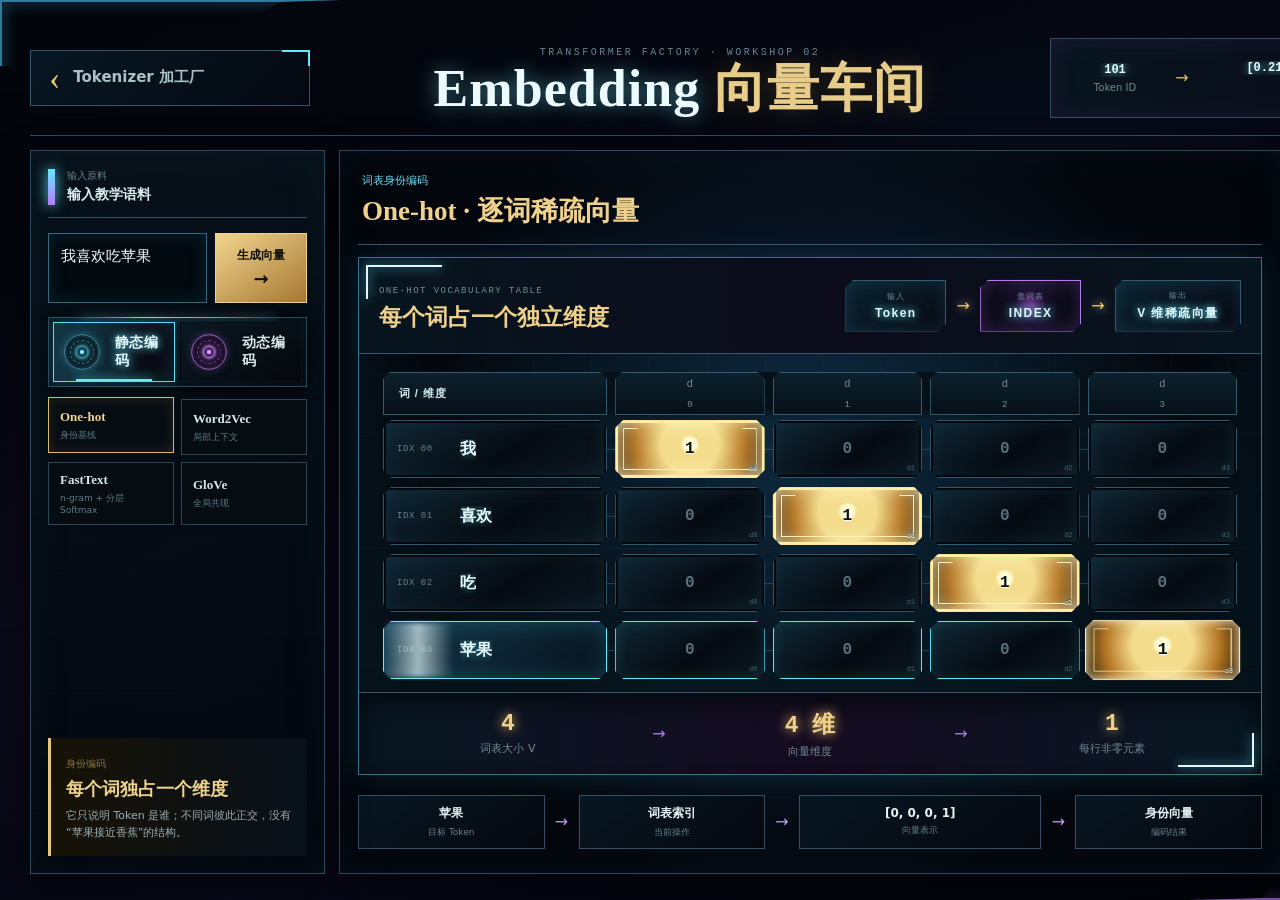
==== commit 6f6f4a9f: "Upgrade embedding training visualizations" ====
--- a/embedding.html
+++ b/embedding.html
@@ -4,9 +4,9 @@
   <meta charset="utf-8">
   <meta name="viewport" content="width=device-width,initial-scale=1">
   <meta name="theme-color" content="#020409">
-  <meta name="description" content="在暗黑科幻向量车间中互动比较静态编码、位置编码与上下文 Embedding，并观察八象限三维语义向量。">
+  <meta name="description" content="在暗黑科幻向量车间中互动比较 One-hot、Word2Vec、FastText、GloVe、ELMo、GPT 与 BERT，并观察神经网络训练和三维语义投影。">
   <title>Embedding 向量车间｜LLM 原理加工厂</title>
-  <link rel="stylesheet" href="embedding-workshop.css">
+  <link rel="stylesheet" href="embedding-workshop.css?v=20260901-models2">
 </head>
 <body data-vector-family="static">
   <div class="vector-scanlines" aria-hidden="true"></div>
@@ -26,38 +26,31 @@
 
     <section class="vector-deck" id="vectorDeck">
       <aside class="vector-control-bay">
-        <header><i></i><div><span>输入原料</span><b>从文字选择目标 Token</b></div></header>
+        <header><i></i><div><span>输入原料</span><b>输入教学语料</b></div></header>
 
         <label class="vector-input" for="embeddingText">
           <textarea id="embeddingText" maxlength="96" spellcheck="false">我喜欢吃苹果</textarea>
           <button id="loadEmbeddingInput">生成向量 <span>→</span></button>
         </label>
-        <div class="token-selector">
-          <span>选择要观察的 Token</span>
-          <div id="embeddingTokens" role="group" aria-label="选择目标 Token"></div>
-        </div>
-
         <div class="family-switch" role="tablist" aria-label="静态编码与动态编码">
-          <button class="active" role="tab" aria-selected="true" data-vector-family="static">
-            <span>01</span><b>静态编码舱</b><small>同一个词，表示固定</small>
+          <button class="active" role="tab" aria-selected="true" aria-label="切换到静态编码" data-vector-family="static">
+            <i class="family-core" aria-hidden="true"></i><b>静态编码</b>
           </button>
-          <button role="tab" aria-selected="false" data-vector-family="dynamic">
-            <span>02</span><b>动态编码舱</b><small>位置或语境改变坐标</small>
+          <button role="tab" aria-selected="false" aria-label="切换到动态编码" data-vector-family="dynamic">
+            <i class="family-core" aria-hidden="true"></i><b>动态编码</b>
           </button>
         </div>
 
         <div class="method-bank" data-method-family="static">
           <button class="active" data-vector-method="onehot"><b>One-hot</b><span>身份基线</span></button>
           <button data-vector-method="word2vec"><b>Word2Vec</b><span>局部上下文</span></button>
-          <button data-vector-method="fasttext"><b>FastText</b><span>字符 n-gram</span></button>
+          <button data-vector-method="fasttext"><b>FastText</b><span>n-gram + 分层 Softmax</span></button>
           <button data-vector-method="glove"><b>GloVe</b><span>全局共现</span></button>
         </div>
         <div class="method-bank" data-method-family="dynamic" hidden>
-          <button data-vector-method="position"><b>位置编码</b><span>Token + 顺序</span></button>
           <button data-vector-method="elmo"><b>ELMo</b><span>双向 LSTM</span></button>
           <button data-vector-method="gpt"><b>GPT</b><span>单向 Transformer</span></button>
           <button data-vector-method="bert"><b>BERT</b><span>双向 Transformer</span></button>
-          <button data-vector-method="contextual"><b>上下文 Embedding</b><span>Token + 整句语境</span></button>
         </div>
 
         <div class="dynamic-controls" id="dynamicControls" hidden>
@@ -65,10 +58,6 @@
             <button class="active" data-context="fruit"><span>语境 A</span><b>我喜欢吃苹果</b></button>
             <button data-context="tech"><span>语境 B</span><b>苹果发布了新手机</b></button>
           </div>
-          <label class="position-slider" id="positionSlider" for="vectorPosition" hidden>
-            <span>序列位置 <b id="vectorPositionValue">3</b></span>
-            <input id="vectorPosition" type="range" min="1" max="8" value="3">
-          </label>
         </div>
 
         <div class="method-conclusion" aria-live="polite">
@@ -168,6 +157,6 @@
       </aside>
     </section>
   </main>
-  <script src="embedding-workshop.js"></script>
+  <script src="embedding-workshop.js?v=20260901-models2"></script>
 </body>
 </html>
--- a/embedding-workshop.css
+++ b/embedding-workshop.css
@@ -61,9 +61,8 @@
 .vector-control-bay > header, .vector-output-bay > header { height: 50px; display: grid; grid-template-columns: 8px 1fr; align-items: center; gap: 11px; padding-bottom: 12px; border-bottom: 1px solid #355064; }.vector-control-bay > header i, .vector-output-bay > header i { width: 7px; height: 36px; background: linear-gradient(var(--cyan), var(--violet)); box-shadow: 0 0 13px var(--cyan); }.vector-control-bay > header span, .vector-output-bay > header span { display: block; color: #64818e; font-size: 10px; }.vector-control-bay > header b, .vector-output-bay > header b { display: block; margin-top: 3px; color: #dceef2; font-size: 14px; }
 
 .vector-input { display: grid; grid-template-columns: 1fr 92px; gap: 8px; margin-top: 15px; }.vector-input textarea { height: 70px; resize: none; outline: 0; padding: 12px; color: #f0fcff; border: 1px solid #3a677b; background: #02090f; box-shadow: inset 0 0 18px #17536a53; font-size: 15px; line-height: 1.45; }.vector-input textarea:focus { border-color: var(--cyan); box-shadow: inset 0 0 20px #146d865d, 0 0 10px #55e2fa3d; }.vector-input button { color: #101006; border: 1px solid #efd38c; background: linear-gradient(145deg, #f0d58f, #a77832); font-size: 12px; font-weight: 900; }.vector-input button span { display: block; margin-top: 4px; font-size: 18px; }
-.token-selector { margin-top: 14px; }.token-selector > span { display: block; margin-bottom: 8px; color: #8ca4ae; font-size: 11px; }.token-selector > div { min-height: 44px; display: flex; flex-wrap: wrap; gap: 6px; align-content: flex-start; }.token-selector button { min-height: 36px; padding: 0 10px; color: #a5bec7; border: 1px solid #355a6b; background: #07141c; font-size: 12px; }.token-selector button:hover, .token-selector button.active { color: #0a1113; border-color: #efd18a; background: #e7c87f; box-shadow: 0 0 11px #e4bd6970; font-weight: 900; }
-
-.family-switch { display: grid; grid-template-columns: 1fr 1fr; gap: 8px; margin-top: 14px; }.family-switch button { min-height: 82px; display: grid; grid-template-columns: 28px 1fr; grid-template-rows: 1fr 1fr; align-items: center; gap: 0 7px; padding: 10px; color: #819aa5; border: 1px solid #304d5c; background: linear-gradient(145deg, #07151d, #05060d); text-align: left; transition: .23s ease; }.family-switch button > span { grid-row: 1 / 3; width: 27px; height: 27px; display: grid; place-items: center; color: #d9bb72; border: 1px solid #80673b; border-radius: 50%; font: 10px ui-monospace, Consolas, monospace; }.family-switch b { align-self: end; color: #d7e8ed; font-size: 13px; }.family-switch small { align-self: start; margin-top: 4px; color: #68808a; font-size: 9px; line-height: 1.4; }.family-switch button.active { border-color: var(--cyan); background: radial-gradient(circle at 20% 50%, #17384a, #080a13 75%); box-shadow: inset 0 0 20px #247e963c, 0 0 11px #5be5fa2f; }.family-switch button[data-vector-family="dynamic"].active { border-color: var(--violet); box-shadow: inset 0 0 20px #6d358c42, 0 0 11px #aa68ef38; }
+.family-switch { position: relative; display: grid; grid-template-columns: 1fr 1fr; gap: 5px; margin-top: 14px; padding: 4px; border: 1px solid #294a59; background: linear-gradient(145deg, #07151e, #03060b); box-shadow: inset 0 0 22px #194e6338, 0 0 14px #000; }.family-switch::before { content: ""; position: absolute; left: 12%; right: 12%; top: -1px; height: 1px; background: linear-gradient(90deg, transparent, #67e5fa, #b87aed, transparent); box-shadow: 0 0 8px #78dff4; }.family-switch button { position: relative; min-width: 0; min-height: 68px; display: grid; grid-template-columns: 42px 1fr; grid-template-rows: 1fr 1fr; align-items: center; gap: 0 9px; overflow: hidden; padding: 9px 10px; color: #819aa5; border: 1px solid transparent; background: linear-gradient(145deg, #091821, #05070c); text-align: left; transition: border-color .22s ease, background .22s ease, box-shadow .22s ease, transform .22s ease; }.family-switch button::after { content: ""; position: absolute; left: 18%; right: 18%; bottom: 0; height: 2px; opacity: 0; background: var(--cyan); box-shadow: 0 0 10px var(--cyan); transition: opacity .22s ease; }.family-switch button:hover { border-color: #3f6878; transform: translateY(-1px); }.family-core { position: relative; grid-row: 1 / 3; width: 38px; height: 38px; display: grid; place-items: center; border: 1px solid #367083; border-radius: 50%; background: radial-gradient(circle, #6fe8fb 0 8%, #154152 10% 30%, #07131b 32% 68%, #1f5b6d 70% 72%, transparent 74%); box-shadow: inset 0 0 10px #4de1fa45, 0 0 10px #54dff44a; }.family-core::before, .family-core::after { content: ""; position: absolute; inset: 5px; border: 1px dashed #5ddff27a; border-radius: 50%; }.family-core::after { inset: 11px; border-style: solid; box-shadow: 0 0 7px #5ce2f6; }.family-switch b { align-self: end; color: #dcecf0; font: 700 13px Georgia, "Microsoft YaHei", serif; letter-spacing: .03em; }.family-switch small { align-self: start; margin-top: 3px; overflow: hidden; color: #6e8993; font-size: 8px; white-space: nowrap; text-overflow: ellipsis; }.family-switch button.active { border-color: #57dff5; background: radial-gradient(circle at 18% 50%, #153b4c, #080a12 72%); box-shadow: inset 0 0 22px #24839c42, 0 0 12px #5be5fa30; }.family-switch button.active::after { opacity: 1; }.family-switch button.active b { color: #e9fbff; text-shadow: 0 0 8px #69e6fb; }.family-switch button[data-vector-family="dynamic"] .family-core { border-color: #79539a; background: radial-gradient(circle, #d09af3 0 8%, #4b2862 10% 30%, #120a1b 32% 68%, #6c4087 70% 72%, transparent 74%); box-shadow: inset 0 0 10px #ae6de445, 0 0 10px #a967df4a; }.family-switch button[data-vector-family="dynamic"] .family-core::before { border-color: #bd7dec80; }.family-switch button[data-vector-family="dynamic"] .family-core::after { border-color: #b878e9; box-shadow: 0 0 7px #b878e9; }.family-switch button[data-vector-family="dynamic"]::after { background: var(--violet); box-shadow: 0 0 10px var(--violet); }.family-switch button[data-vector-family="dynamic"].active { border-color: var(--violet); background: radial-gradient(circle at 18% 50%, #321946, #080912 72%); box-shadow: inset 0 0 22px #713d934a, 0 0 12px #aa68ef38; }.family-switch button[data-vector-family="dynamic"].active b { text-shadow: 0 0 8px #bc7dee; }
+.family-switch button { min-height: 60px; grid-template-rows: 1fr; }.family-core { grid-row: auto; width: 36px; height: 36px; }.family-switch b { align-self: center; font-size: 14px; }
 .method-bank { display: grid; grid-template-columns: 1fr 1fr; gap: 7px; margin-top: 12px; }.method-bank button { min-height: 56px; display: grid; align-content: center; gap: 4px; padding: 9px 11px; color: #8198a2; border: 1px solid #2b4655; background: #050c12; text-align: left; transition: .2s ease; }.method-bank button b { color: #d4e6eb; font: 700 13px Georgia, "Times New Roman", "Microsoft YaHei", serif; }.method-bank button span { color: #607b86; font-size: 9px; }.method-bank button:hover, .method-bank button.active { border-color: #d9b968; transform: translateY(-2px); box-shadow: inset 0 0 14px #a6793235; }.method-bank button.active b { color: #f0d491; }
 .dynamic-controls { margin-top: 10px; }.context-presets { display: grid; gap: 7px; }.context-presets button { min-height: 48px; padding: 8px 10px; color: #849da7; border: 1px solid #334b62; background: #060b13; text-align: left; }.context-presets span { display: block; color: #765e9f; font-size: 8px; }.context-presets b { display: block; margin-top: 3px; color: #dcecf2; font-size: 11px; }.context-presets button.active { border-color: var(--violet); box-shadow: inset 0 0 15px #693a8b45; }
 .position-slider { display: block; padding: 11px; border: 1px solid #344d60; background: #050b12; }.position-slider > span { display: flex; justify-content: space-between; color: #9ab0b8; font-size: 11px; }.position-slider b { color: #e8c777; font-size: 17px; }.position-slider input { width: 100%; margin-top: 8px; accent-color: #ae73ec; }
@@ -184,12 +183,310 @@
 .w2v-column { min-height: 138px; display: flex; flex-direction: column; justify-content: center; gap: 6px; padding: 9px; border: 1px solid #31566a; background: linear-gradient(145deg, #081a25, #050810); }.w2v-column > small { margin-bottom: 2px; color: #6c8792; font: 8px ui-monospace, Consolas, monospace; text-align: center; }.w2v-column span { min-height: 31px; display: grid; grid-template-columns: 1fr auto; align-items: center; gap: 6px; padding: 5px 7px; color: #dbf5f9; border: 1px solid #32576a; background: #07141d; }.w2v-column span b { overflow: hidden; font-size: 10px; white-space: nowrap; text-overflow: ellipsis; }.w2v-column span em { color: #6d8791; font: normal 7px ui-monospace, Consolas, monospace; }.w2v-column.output { border-color: #674a84; background: linear-gradient(145deg, #100a1b, #050810); }.w2v-column.output span { border-color: #664985; background: #110a1b; }.w2v-column.output span em { color: #a77ccc; }
 .weight-matrix, .hidden-state { min-height: 132px; display: grid; place-items: center; align-content: center; padding: 8px; clip-path: polygon(9px 0, calc(100% - 9px) 0, 100% 9px, 100% calc(100% - 9px), calc(100% - 9px) 100%, 9px 100%, 0 calc(100% - 9px), 0 9px); border: 1px solid #b08742; background: repeating-linear-gradient(90deg, #2d2511 0 3px, #0c0d10 4px 9px); box-shadow: inset 0 0 21px #b6893d4f, 0 0 13px #c3994e3d; }.weight-matrix.output { border-color: #7c54a1; background: repeating-linear-gradient(0deg, #261536 0 3px, #0b0a10 4px 9px); box-shadow: inset 0 0 21px #7945a14f, 0 0 13px #9f62d03d; }.weight-matrix small, .hidden-state small { color: #71858b; font-size: 8px; }.weight-matrix b, .hidden-state b { margin: 7px 0 3px; color: #efd387; font: 700 30px Georgia, serif; text-shadow: 0 0 10px #e4bd5e; }.weight-matrix.output b { color: #d0a5f3; text-shadow: 0 0 10px #b97be9; }.weight-matrix em, .hidden-state em { color: #a49b80; font: normal 9px ui-monospace, Consolas, monospace; }.weight-matrix span { margin-top: 8px; color: #697d83; font-size: 8px; }
 .hidden-state { border-color: #4a91a7; background: radial-gradient(circle, #123b4d, #060b12 68%); box-shadow: inset 0 0 26px #2f94b354, 0 0 16px #56dff14a; }.hidden-state b { color: #dffcff; text-shadow: 0 0 12px #62e7ff; }.hidden-state em { max-width: 112px; color: #8ac4cf; font-size: 8px; text-align: center; }
-.w2v-samples { display: grid; grid-template-columns: 124px minmax(0, 1fr) minmax(260px, .9fr); align-items: center; gap: 10px; padding: 8px 11px; border-top: 1px solid #36566a; background: linear-gradient(90deg, #07151f, #100a1a); }.w2v-samples > b { color: #efd083; font-size: 11px; }.w2v-samples > div { display: flex; flex-wrap: wrap; gap: 5px; }.w2v-samples span { padding: 4px 7px; color: #bfeaf1; border: 1px solid #365f72; background: #07141d; font: 8px ui-monospace, Consolas, monospace; }.w2v-samples p { margin: 0; color: #8fa6ae; font-size: 10px; line-height: 1.45; }
 .w2v-workbench.skipgram .w2v-column.input { box-shadow: inset 3px 0 #e7c66e; }.w2v-workbench.skipgram .w2v-column.output { box-shadow: inset -3px 0 #b579ec; }.w2v-workbench.cbow .w2v-column.input { box-shadow: inset 3px 0 #b579ec; }.w2v-workbench.cbow .w2v-column.output { box-shadow: inset -3px 0 #e7c66e; }
 
 /* Expanded FastText and GloVe teaching rigs */
 .method-stage .word-capsule, .method-stage .sum-reactor { min-width: 118px; min-height: 108px; }.method-stage .word-capsule b { font-size: 23px; }.method-stage .ngram-rack { max-width: 330px; gap: 8px; }.method-stage .ngram-rack span { min-width: 68px; min-height: 42px; font-size: 13px; }.fasttext-output { min-width: 190px; display: grid; justify-items: center; gap: 8px; }.method-stage .dense-vector-mini { width: 130px; height: 92px; gap: 7px; padding: 12px; }.method-stage .dense-vector-mini i { width: 8px; }.fasttext-output code { color: #d5b2f2; font: 10px ui-monospace, Consolas, monospace; }.fasttext-output small { color: #77919b; font-size: 9px; }
 .method-stage .co-matrix { gap: 4px; }.method-stage .co-row { grid-template-columns: 60px repeat(4, 48px); gap: 4px; }.method-stage .co-row > * { min-height: 34px; font-size: 10px; }.glove-objective { max-width: 310px; min-height: 118px; display: grid; place-items: center; align-content: center; padding: 15px; border: 1px solid #79529b; background: radial-gradient(circle, #241235, #070a11 72%); box-shadow: inset 0 0 24px #7d49a057, 0 0 13px #a36fd147; text-align: center; }.glove-objective b { color: #e0c5f7; font: 12px/1.6 Georgia, "Times New Roman", serif; }.glove-objective small { margin-top: 9px; color: #8d779f; font-size: 9px; }.method-stage .semantic-split { min-width: 210px; }.method-stage .semantic-split span { min-height: 52px; display: grid; place-items: center; font-size: 11px; }
+
+/* Neural training workbenches */
+.train-pulse-button { color: #0a1114 !important; border-color: #67e8ff !important; background: linear-gradient(145deg, #adf4ff, #4bb9cf) !important; box-shadow: 0 0 12px #5ce9ff66; font-weight: 900; }
+.nn-training-rig { min-height: 0; display: grid; grid-template-columns: minmax(138px, 1.25fr) 64px 92px 64px minmax(200px, 1.45fr); align-items: center; gap: 8px; padding: 5px 4px; border: 1px solid #2d4d60; background: radial-gradient(circle at 50% 48%, #132e43, #04080e 72%); box-shadow: inset 0 0 30px #1a5e7c37; }
+.nn-input-stage { min-width: 0; height: 176px; display: grid; grid-template-rows: auto auto 1fr; align-items: center; gap: 5px; padding: 9px; border-left: 3px solid #62e5fb; background: linear-gradient(90deg, #0a2634, #071018); }.nn-input-stage > small, .nn-output-stage > small { color: #7595a2; font: 8px ui-monospace, Consolas, monospace; letter-spacing: .07em; }.nn-token-batch { display: flex; flex-wrap: wrap; justify-content: center; gap: 4px; }.nn-token-batch span { min-width: 45px; padding: 4px 6px; color: #dffaff; border: 1px solid #3b697c; background: #071720; font-size: 9px; text-align: center; }.nn-token-batch em { display: block; margin-top: 2px; color: #607f8b; font: normal 6px ui-monospace, Consolas, monospace; }.mean-gate { justify-self: center; padding: 3px 8px; color: #f1d38a; border: 1px solid #806a3c; background: #171205; font: 9px ui-monospace, Consolas, monospace; }
+.neural-layer { min-width: 78px; display: grid; justify-items: center; align-content: center; gap: 5px; }.neural-layer > small { color: #7995a0; font: 8px ui-monospace, Consolas, monospace; letter-spacing: .05em; text-align: center; }.neural-layer > em { max-width: 104px; color: #8cb4be; font: normal 7px/1.35 ui-monospace, Consolas, monospace; text-align: center; }.neuron-stack { position: relative; min-width: 58px; min-height: 116px; display: flex; flex-direction: column; justify-content: space-between; align-items: center; padding: 3px 0; }.neuron-stack::before { content: ""; position: absolute; left: 50%; top: 7px; bottom: 7px; width: 1px; opacity: .55; background: linear-gradient(transparent, #6ce9ff 15% 85%, transparent); box-shadow: 0 0 8px #62e8ff; }.neuron-stack i { position: relative; z-index: 1; width: 15px; height: 15px; display: grid; place-items: center; border: 1px solid #4d92a6; border-radius: 50%; background: radial-gradient(circle, #173e4d, #040a0f 70%); box-shadow: 0 0 7px #46bad052; }.neuron-stack i::after { content: ""; position: absolute; width: 28px; height: 1px; opacity: .35; background: #67e8ff; }.neuron-stack i span { color: #a8dce5; font: 6px ui-monospace, Consolas, monospace; }.neuron-stack i.active { border-color: #fff0ad; background: radial-gradient(circle, #fff3b0, #d4a342 46%, #251a08 72%); box-shadow: 0 0 13px #efcd74, 0 0 25px #63e8ff66; }.neural-layer.violet .neuron-stack::before, .neural-layer.violet .neuron-stack i::after { background: #b779ed; box-shadow: 0 0 8px #b779ed; }.neural-layer.violet .neuron-stack i { border-color: #8157a4; }.neural-layer.green .neuron-stack::before, .neural-layer.green .neuron-stack i::after { background: #69efa6; box-shadow: 0 0 8px #69efa6; }
+.neural-bridge { position: relative; width: 64px; height: 150px; display: grid; grid-template-rows: 20px 1fr 17px; place-items: center; }.neural-bridge b { position: relative; z-index: 2; width: 38px; height: 28px; display: grid; place-items: center; color: #f0d184; border: 1px solid #9d7a3e; background: radial-gradient(circle, #3a2c12, #090a0d); box-shadow: 0 0 10px #d5ac5559; font: 700 19px Georgia, serif; }.neural-bridge svg { width: 100%; height: 100%; overflow: visible; }.neural-bridge line { stroke: #66e7fb; stroke-width: .8; opacity: .22; filter: drop-shadow(0 0 2px #66e7fb); }.neural-bridge.violet b { color: #dab1f8; border-color: #79529c; background: radial-gradient(circle, #311841, #09080d); }.neural-bridge.violet line { stroke: #b879ed; }.neural-bridge small { color: #617b85; font-size: 7px; }
+.nn-output-stage { min-width: 0; height: 176px; display: grid; grid-template-columns: 82px minmax(100px, 1fr); grid-template-rows: 1fr auto; align-items: center; gap: 4px 8px; padding: 8px; border-right: 3px solid #b77aec; background: linear-gradient(270deg, #1b0d29, #080b12); }.nn-output-stage > .neural-layer { grid-row: 1 / 3; }.nn-output-stage > small { align-self: end; }.probability-head { display: grid; gap: 4px; }.probability-head span { min-height: 24px; display: grid; grid-template-columns: 1fr 38px 25px; align-items: center; gap: 5px; padding: 3px 5px; color: #b8cad0; border: 1px solid #3d3452; background: #0b0912; font-size: 8px; }.probability-head span > i { height: 4px; background: #20182b; }.probability-head span > i::after { content: ""; display: block; width: var(--prob); height: 100%; background: linear-gradient(90deg, #6be5fb, #b77aec); box-shadow: 0 0 6px #a86de1; }.probability-head span em { color: #9d7ab9; font: normal 7px ui-monospace, Consolas, monospace; text-align: right; }.probability-head span.active { color: #f2d58e; border-color: #a88743; box-shadow: inset 0 0 10px #b1863f36; }
+
+/* Connected SG / CBOW topology: word samples -> trainable hidden layer -> prediction targets */
+.w2v-connected-network { position: relative; min-width: 0; min-height: 210px; display: grid; grid-template-columns: 178px minmax(190px, 1fr) 178px; align-items: stretch; overflow: hidden; border: 1px solid #2d5063; background: radial-gradient(ellipse at 50% 50%, #12314a 0, #08131f 42%, #03070d 76%), repeating-linear-gradient(90deg, transparent 0 54px, #24465a22 55px 56px); box-shadow: inset 0 0 34px #1c739c30, 0 0 16px #0b2535; isolation: isolate; }
+.w2v-connected-network::before, .w2v-connected-network::after { content: ""; position: absolute; z-index: 0; pointer-events: none; }.w2v-connected-network::before { inset: 0; opacity: .38; background: linear-gradient(90deg, transparent 49.8%, #5fe5ff66 50%, transparent 50.2%), linear-gradient(0deg, transparent 49.6%, #5fe5ff2b 50%, transparent 50.4%); }.w2v-connected-network::after { left: 50%; top: 50%; width: 410px; height: 185px; border: 1px solid #4ec5e331; border-radius: 50%; box-shadow: 0 0 24px #4edfff18, inset 0 0 20px #4edfff0d; transform: translate(-50%, -50%); }
+.word-network-wires { position: absolute; z-index: 1; inset: 0; width: 100%; height: 100%; overflow: visible; pointer-events: none; }.word-network-wires line { fill: none; stroke-linecap: round; stroke-width: 1.15; opacity: .28; }.word-network-wires .input-wire { stroke: url(#w2vInputWire); filter: drop-shadow(0 0 3px #5be8ff); }.word-network-wires .output-wire { stroke: url(#w2vOutputWire); filter: drop-shadow(0 0 3px #b979ef); }
+.topology-layer { position: relative; z-index: 3; min-width: 0; display: grid; grid-template-rows: 28px 1fr; align-items: stretch; padding: 9px 10px 12px; }.topology-layer > small, .topology-hidden > small { align-self: center; color: #7e9ca8; font: 8px ui-monospace, Consolas, monospace; letter-spacing: .08em; text-align: center; }.topology-layer > div { min-height: 0; display: flex; flex-direction: column; justify-content: space-evenly; align-items: center; gap: 4px; }.topology-layer.output { background: linear-gradient(270deg, #1c0c2a5c, transparent); }.topology-layer.input { background: linear-gradient(90deg, #082b3a66, transparent); }
+.word-neuron { position: relative; width: 46px; height: 46px; flex: 0 0 auto; display: grid; place-items: center; align-content: center; gap: 1px; border: 1px solid #63daf0; border-radius: 50%; background: radial-gradient(circle at 36% 30%, #246078, #07141d 55%, #02070b 76%); box-shadow: inset -5px -6px 11px #0009, inset 3px 3px 6px #a7f6ff24, 0 0 11px #55dbf15c; text-align: center; }.word-neuron::before { content: ""; position: absolute; inset: -5px; border: 1px dashed #4bcbe659; border-radius: 50%; animation: wordOrbit 8s linear infinite; }.word-neuron::after { content: ""; position: absolute; left: calc(100% + 5px); top: 50%; width: 21px; height: 1px; background: linear-gradient(90deg, #68e7fb, transparent); box-shadow: 0 0 5px #66e7fb; }.topology-layer.output .word-neuron::after { left: auto; right: calc(100% + 5px); background: linear-gradient(270deg, #b87bed, transparent); box-shadow: 0 0 5px #b87bed; }.word-neuron b { max-width: 38px; overflow: hidden; color: #e8fbff; font-size: 9px; line-height: 1.05; text-overflow: ellipsis; white-space: nowrap; }.word-neuron em { color: #76a6b2; font: normal 5px ui-monospace, Consolas, monospace; letter-spacing: .05em; }.word-neuron.target { border-color: #b77aec; background: radial-gradient(circle at 36% 30%, #58316f, #160b21 55%, #05030a 76%); box-shadow: inset -5px -6px 11px #0009, inset 3px 3px 6px #f0c7ff20, 0 0 11px #b474e45c; }.word-neuron.target::before { border-color: #bd7eef59; }.word-neuron.target em { color: #b892d0; }
+.topology-layer.singular .word-neuron { width: 76px; height: 76px; border-width: 2px; box-shadow: inset -9px -10px 17px #000a, inset 5px 5px 10px #b6f8ff25, 0 0 18px #56def28c, 0 0 37px #2eaacb32; }.topology-layer.singular .word-neuron b { max-width: 62px; font-size: 13px; }.topology-layer.singular .word-neuron em { margin-top: 3px; font-size: 6px; }.topology-layer.output.singular .word-neuron { box-shadow: inset -9px -10px 17px #000a, inset 5px 5px 10px #efc6ff25, 0 0 18px #b777eb8c, 0 0 37px #8c45b732; }
+.topology-hidden { position: relative; z-index: 3; min-width: 0; display: grid; grid-template-rows: 28px 1fr 28px; justify-items: center; align-items: center; padding: 9px 46px 13px; }.topology-hidden > div { position: relative; width: 86px; height: 145px; display: flex; flex-direction: column; justify-content: space-between; align-items: center; padding: 4px 0; }.topology-hidden > div::before { content: ""; position: absolute; left: 50%; top: 8px; bottom: 8px; width: 2px; background: linear-gradient(transparent, #6eeaff 15% 50%, #b97aef 85%, transparent); box-shadow: 0 0 10px #73e6fb; transform: translateX(-50%); }.topology-hidden i { position: relative; z-index: 2; width: 20px; height: 20px; display: grid; place-items: center; border: 1px solid #70e6f9; border-radius: 50%; background: radial-gradient(circle at 35% 30%, #b7f9ff, #2b7d96 20%, #07151f 64%); box-shadow: 0 0 9px #5fe8ff7a; }.topology-hidden i::before, .topology-hidden i::after { content: ""; position: absolute; top: 50%; width: 34px; height: 1px; opacity: .72; box-shadow: 0 0 5px currentColor; }.topology-hidden i::before { right: calc(100% + 3px); color: #62e7fb; background: linear-gradient(90deg, transparent, currentColor); }.topology-hidden i::after { left: calc(100% + 3px); color: #b87aed; background: linear-gradient(90deg, currentColor, transparent); }.topology-hidden i span { color: #d9f9ff; font: 6px ui-monospace, Consolas, monospace; }.topology-hidden > b { align-self: end; color: #f0d083; font: 10px ui-monospace, Consolas, monospace; text-shadow: 0 0 8px #dcba61; }
+.matrix-label { position: absolute; z-index: 4; top: 11px; min-width: 58px; min-height: 36px; display: grid; grid-template-columns: 22px 1fr; place-items: center; padding: 4px 6px; clip-path: polygon(7px 0, calc(100% - 7px) 0, 100% 7px, 100% calc(100% - 7px), calc(100% - 7px) 100%, 7px 100%, 0 calc(100% - 7px), 0 7px); border: 1px solid #9d7b3f; background: radial-gradient(circle, #3a2b10, #08090c 75%); box-shadow: inset 0 0 13px #c69b443d, 0 0 10px #d4ab5252; }.matrix-label b { color: #f1d287; font: 700 20px Georgia, serif; }.matrix-label small { color: #8d815f; font: 6px ui-monospace, Consolas, monospace; }.matrix-label.input-matrix { left: 28.2%; transform: translateX(-50%); }.matrix-label.output-matrix { right: 28.2%; border-color: #765194; background: radial-gradient(circle, #321640, #08080c 75%); box-shadow: inset 0 0 13px #9c63c33d, 0 0 10px #b978e052; transform: translateX(50%); }.matrix-label.output-matrix b { color: #d9b3f4; }.matrix-label.output-matrix small { color: #9e7cb5; }
+@keyframes wordOrbit { to { transform: rotate(360deg); } }
+
+/* Word2Vec compact console and expanded projection field */
+.w2v-workbench { grid-template-rows: 52px minmax(245px, 1fr) 38px; gap: 7px; }.w2v-window { min-width: 0; display: grid; grid-template-columns: 1fr; padding: 5px 8px; border: 1px solid #2d5064; background: linear-gradient(90deg, #071721, #080914); box-shadow: inset 0 0 13px #286b8530; }.w2v-window > div { display: flex; justify-content: center; align-items: center; gap: 7px; overflow: hidden; }.w2v-window button { min-width: 62px; min-height: 38px; display: grid; place-items: center; padding: 5px 10px; color: #c8e9ef; border: 1px solid #365e70; background: #07151d; box-shadow: inset 0 0 9px #1a627a26; font-size: 12px; transition: border-color .18s ease, background .18s ease, box-shadow .18s ease, transform .18s ease; }.w2v-window button:hover { border-color: #61dff4; transform: translateY(-2px); box-shadow: 0 0 10px #50dff34a; }.w2v-window button.center { color: #071014; border-color: #f0d080; background: radial-gradient(circle, #fff0b2, #c6933a); box-shadow: 0 0 15px #edc86f; font-weight: 900; }
+.w2v-connected-network { min-height: 245px; grid-template-columns: 176px minmax(230px, 1fr) 176px; }.w2v-connected-network .topology-layer { grid-template-rows: 1fr; padding: 12px 10px; }.w2v-connected-network .topology-layer > div { height: 100%; }.w2v-connected-network .matrix-label { top: 10px; width: 42px; min-width: 42px; min-height: 34px; grid-template-columns: 1fr; padding: 3px; }.w2v-connected-network .matrix-label b { font-size: 21px; }.w2v-connected-network .matrix-label.input-matrix { left: 27.3%; }.w2v-connected-network .matrix-label.output-matrix { right: 27.3%; }
+.topology-hidden { grid-template-rows: 26px minmax(0, 1fr) 26px; padding: 8px 34px; }.topology-hidden > .hidden-title { align-self: center; color: #78e8fa; font: 800 9px ui-monospace, Consolas, monospace; letter-spacing: .15em; text-shadow: 0 0 8px #5ee5fa; }.topology-hidden > .topology-hidden-grid { position: relative; width: 156px; height: 160px; display: grid; grid-template-columns: repeat(5, 1fr); grid-template-rows: repeat(3, 1fr); place-items: center; gap: 9px 8px; padding: 11px; border: 1px solid #376b7d; background: radial-gradient(circle, #123849, #060c13 72%); box-shadow: inset 0 0 22px #36a9c63b, 0 0 14px #49dff431; }.topology-hidden > .topology-hidden-grid::before, .topology-hidden > .topology-hidden-grid::after { content: ""; position: absolute; inset: 16% 8%; opacity: .36; background: repeating-linear-gradient(90deg, #65e6fa 0 1px, transparent 1px 25%), repeating-linear-gradient(0deg, #65e6fa 0 1px, transparent 1px 50%); filter: drop-shadow(0 0 3px #5ee5fa); }.topology-hidden > .topology-hidden-grid::after { inset: 8% 15%; opacity: .16; transform: skewX(17deg); }.topology-hidden > .topology-hidden-grid i { position: relative; z-index: 2; width: 19px; height: 19px; display: grid; place-items: center; border: 1px solid #4d92a6; border-radius: 50%; background: radial-gradient(circle at 35% 30%, #aef7ff, #2b7d96 22%, #07151f 66%); box-shadow: 0 0 7px #5fe8ff69; }.topology-hidden > .topology-hidden-grid i.active { border-color: #d9fbff; box-shadow: 0 0 11px #65e8fb, inset 0 0 6px #d5fbff42; }.topology-hidden > .topology-hidden-grid i::before, .topology-hidden > .topology-hidden-grid i::after { display: none; }.topology-hidden > .topology-hidden-grid i span { color: #d9f9ff; font: 5px ui-monospace, Consolas, monospace; }.topology-hidden > strong { align-self: end; color: #e9cc82; font: 8px ui-monospace, Consolas, monospace; text-shadow: 0 0 7px #d1aa50; }
+
+/* Standard Word2Vec neural-network topology: input -> one hidden layer -> output. */
+.w2v-connected-network .topology-layer { grid-template-rows: 28px minmax(0, 1fr); padding: 8px 10px 12px; }
+.nn-layer-label { align-self: center; color: #9aefff; font-size: 11px; font-weight: 800; letter-spacing: .16em; text-align: center; text-shadow: 0 0 9px #5be6fa; }
+.topology-layer.output .nn-layer-label { color: #ddb3fa; text-shadow: 0 0 9px #b877eb; }
+.topology-hidden.standard-hidden-layer { grid-template-rows: 28px minmax(0, 1fr) 26px; padding: 8px 44px 10px; }
+.topology-hidden.standard-hidden-layer > .hidden-title { color: #f0d58c; font-family: "Microsoft YaHei", sans-serif; font-size: 11px; letter-spacing: .16em; text-shadow: 0 0 9px #d5ad53; }
+.topology-hidden > .standard-hidden-column { position: relative; width: 92px; height: 176px; display: flex; flex-direction: column; justify-content: space-between; align-items: center; padding: 7px 0; border: 0; background: transparent; box-shadow: none; }
+.topology-hidden > .standard-hidden-column::before { content: ""; position: absolute; left: 50%; top: 10px; bottom: 10px; width: 2px; background: linear-gradient(transparent, #58dff4 12% 88%, transparent); box-shadow: 0 0 7px #58dff4; transform: translateX(-50%); }
+.topology-hidden > .standard-hidden-column i { position: relative; z-index: 2; width: 24px; height: 24px; display: grid; place-items: center; border: 1px solid #62dff3; border-radius: 50%; background: radial-gradient(circle at 35% 30%, #e6fdff, #3e9fb5 24%, #07151e 68%); box-shadow: 0 0 9px #55dff377; }
+.topology-hidden > .standard-hidden-column i::before, .topology-hidden > .standard-hidden-column i::after { content: ""; position: absolute; top: 50%; width: 43px; height: 1px; background: linear-gradient(90deg, transparent, #64e8fb); opacity: .72; }
+.topology-hidden > .standard-hidden-column i::before { right: 100%; }
+.topology-hidden > .standard-hidden-column i::after { left: 100%; transform: scaleX(-1); }
+.topology-hidden > .standard-hidden-column i span { color: #dffcff; font: 6px ui-monospace, Consolas, monospace; }
+.topology-hidden > .standard-hidden-column i.active { border-color: #f2d483; background: radial-gradient(circle at 35% 30%, #fff4bd, #bf8d34 25%, #171005 68%); box-shadow: 0 0 13px #e8c366, inset 0 0 7px #fff1af55; }
+.w2v-status-strip { min-width: 0; display: grid; grid-template-columns: 80px 1fr 1fr; align-items: center; gap: 8px; padding: 5px 10px; border: 1px solid #385a6a; background: linear-gradient(90deg, #0a2430, #100a19); }.w2v-status-strip b { color: #0b1212; padding: 4px 8px; background: linear-gradient(145deg, #f1d88f, #b17f34); box-shadow: 0 0 8px #e5bf5f4a; font: 800 12px Georgia, serif; text-align: center; }.w2v-status-strip span { color: #c6e6ec; font-size: 10px; }.w2v-status-strip em { color: #79939c; font: normal 9px "Microsoft YaHei", sans-serif; text-align: right; }
+
+/* FastText training rig */
+.fasttext-rig { width: 100%; height: 100%; min-width: 0; display: grid; grid-template-columns: minmax(255px, 1.25fr) 44px minmax(145px, .72fr) 44px minmax(285px, 1.3fr); grid-template-rows: minmax(235px, 1fr) 52px; align-items: stretch; gap: 8px; }
+.fasttext-input-layer, .fasttext-hidden-layer, .hs-output-layer { position: relative; min-width: 0; overflow: hidden; border: 1px solid #315b6d; background: linear-gradient(145deg, #08202d, #050a11 68%); box-shadow: inset 0 0 25px #2b8aa735; }.fasttext-input-layer::before, .fasttext-hidden-layer::before, .hs-output-layer::before { content: ""; position: absolute; inset: 0; opacity: .35; pointer-events: none; background: repeating-linear-gradient(90deg, transparent 0 35px, #62ddf610 36px), repeating-linear-gradient(0deg, transparent 0 35px, #62ddf60d 36px); }.fasttext-input-layer > header, .hs-output-layer > header { position: relative; z-index: 2; min-height: 36px; display: flex; justify-content: space-between; align-items: center; gap: 8px; padding: 7px 10px; border-bottom: 1px solid #31596a; background: linear-gradient(90deg, #0d2b39, #071019); }.fasttext-input-layer > header small, .fasttext-hidden-layer > small, .hs-output-layer > header small { color: #6ee6f8; font: 8px ui-monospace, Consolas, monospace; letter-spacing: .1em; }.fasttext-input-layer > header b, .hs-output-layer > header b { color: #cfe9ee; font-size: 9px; text-align: right; }
+.fasttext-input-layer > div { position: relative; z-index: 2; height: calc(100% - 36px); display: grid; grid-template-rows: repeat(3, minmax(0, 1fr)); gap: 5px; padding: 6px; }.fasttext-context-card { min-height: 0; display: grid; grid-template-columns: 67px minmax(0, 1fr); grid-template-rows: 1fr 17px; border: 1px solid #315c6f; background: linear-gradient(90deg, #0a2633, #07121a); box-shadow: inset 3px 0 #63e2f7, 0 0 8px #42c8e220; }.fasttext-context-card > header { grid-row: 1 / 3; display: grid; place-items: center; align-content: center; gap: 2px; border-right: 1px solid #315c6f; background: radial-gradient(circle, #174759, #07141d 72%); }.fasttext-context-card > header b { max-width: 60px; overflow: hidden; color: #e5faff; font-size: 12px; text-overflow: ellipsis; white-space: nowrap; }.fasttext-context-card > header em { color: #6f9ca7; font: normal 6px ui-monospace, Consolas, monospace; }.fasttext-vector-sources { min-width: 0; display: grid; grid-template-columns: 54px 12px minmax(0, 1fr); align-items: center; gap: 4px; padding: 4px 6px; }.fasttext-vector-sources > i { color: #efd184; font-style: normal; font-weight: 900; text-align: center; }.word-vector-cell { min-height: 32px; display: grid; place-items: center; align-content: center; border: 1px solid #9b7c3f; background: radial-gradient(circle, #32260e, #090b0e); box-shadow: 0 0 7px #d7ad4d2e; }.word-vector-cell small { color: #8d805e; font-size: 5px; }.word-vector-cell b { color: #f0d286; font: 10px Georgia, serif; }.ngram-vector-cells { min-width: 0; display: flex; gap: 3px; overflow: hidden; }.ngram-vector-cells span { min-width: 41px; flex: 1; display: grid; grid-template-columns: 9px 1fr; place-items: center; padding: 4px 3px; overflow: hidden; color: #9ef2c1; border: 1px solid #3f7558; background: #081b11; font: 7px ui-monospace, Consolas, monospace; }.ngram-vector-cells span small { color: #5faf7a; font-size: 6px; }.fasttext-context-card > footer { min-width: 0; padding: 2px 6px; overflow: hidden; color: #65828b; border-top: 1px solid #203d49; font: 6px ui-monospace, Consolas, monospace; text-overflow: ellipsis; white-space: nowrap; }
+.fasttext-flow-rail { position: relative; align-self: stretch; display: grid; place-items: center; }.fasttext-flow-rail::before { content: ""; position: absolute; left: 0; right: 0; top: 50%; height: 2px; background: linear-gradient(90deg, transparent, #67e7fb 18% 82%, transparent); box-shadow: 0 0 9px #67e7fb; }.fasttext-flow-rail::after { content: "›"; position: absolute; right: 1px; top: calc(50% - 15px); color: #82edff; font: 28px Georgia, serif; text-shadow: 0 0 10px #66e5fa; }.fasttext-flow-rail i { position: relative; z-index: 2; width: 8px; height: 8px; border-radius: 50%; background: #e9fdff; box-shadow: 0 0 12px #5be5fb; }.fasttext-flow-rail b { position: absolute; z-index: 2; top: calc(50% + 10px); color: #648792; font: 7px ui-monospace, Consolas, monospace; }.fasttext-flow-rail.output-rail::before { background: linear-gradient(90deg, transparent, #b878ed 18% 82%, transparent); box-shadow: 0 0 9px #b878ed; }.fasttext-flow-rail.output-rail::after { color: #d29af6; text-shadow: 0 0 10px #b878ed; }.fasttext-flow-rail.output-rail i { background: #f5e7ff; box-shadow: 0 0 12px #b878ed; }
+.fasttext-hidden-layer { display: grid; grid-template-rows: 27px 86px minmax(0, 1fr); justify-items: center; align-items: center; padding: 7px; border-color: #4a7459; background: radial-gradient(circle, #123c28, #060c0a 70%); box-shadow: inset 0 0 28px #4cd9822b; }.fasttext-hidden-layer > small { position: relative; z-index: 2; color: #76eda8; }.fasttext-mean-reactor { position: relative; z-index: 2; width: 100%; min-height: 76px; display: grid; place-items: center; align-content: center; gap: 3px; clip-path: polygon(9px 0, calc(100% - 9px) 0, 100% 9px, 100% calc(100% - 9px), calc(100% - 9px) 100%, 9px 100%, 0 calc(100% - 9px), 0 9px); border: 1px solid #62c989; background: radial-gradient(circle, #17452d, #07110b 72%); box-shadow: inset 0 0 17px #5ee99a30, 0 0 11px #5ce79730; text-align: center; }.fasttext-mean-reactor b { color: #8af3b4; font: 800 17px Georgia, serif; text-shadow: 0 0 8px #5eea98; }.fasttext-mean-reactor span { color: #8db29b; font-size: 7px; }.fasttext-mean-reactor code { color: #cde8d6; font-size: 6px; }.fasttext-hidden-layer > .neural-layer { position: relative; z-index: 2; width: 100%; }.fasttext-hidden-layer .neuron-stack { width: 100%; min-width: 0; min-height: 54px; flex-direction: row; justify-content: space-between; padding: 0 4px; }.fasttext-hidden-layer .neuron-stack::before { left: 8px; right: 8px; top: 50%; bottom: auto; width: auto; height: 1px; background: linear-gradient(90deg, transparent, #69efa6 14% 86%, transparent); }.fasttext-hidden-layer .neuron-stack i::after { width: 1px; height: 25px; background: #69efa6; }.fasttext-hidden-layer > .neural-layer > em { max-width: none; }
+.hs-output-layer { display: grid; grid-template-rows: 36px minmax(0, 1fr); border-color: #69498a; background: linear-gradient(145deg, #180d25, #050810 70%); box-shadow: inset 0 0 30px #8e50bd30; }.hs-output-layer > header { border-color: #5d4178; background: linear-gradient(90deg, #170c23, #0a0b13); }.hs-output-layer > header small { color: #cb92f1; }.hs-tree { position: relative; z-index: 2; min-height: 194px; overflow: hidden; }.hs-tree > svg { position: absolute; inset: 0; width: 100%; height: 100%; overflow: visible; }.hs-edge { stroke: #78578e; stroke-width: 1; opacity: .32; filter: drop-shadow(0 0 2px #9e6bc2); }.hs-edge.active { stroke: #f0ce78; stroke-width: 2.1; opacity: .92; filter: drop-shadow(0 0 5px #e5be5b); }.hs-node, .hs-leaf { position: absolute; z-index: 3; left: calc(var(--x) * .303%); top: calc(var(--y) * .515%); display: grid; place-items: center; align-content: center; transform: translate(-50%, -50%); }.hs-node { width: 29px; height: 29px; border: 1px solid #76518f; border-radius: 50%; background: radial-gradient(circle at 35% 30%, #b785d2, #3d1f50 24%, #090811 70%); box-shadow: 0 0 8px #a96ad14f; }.hs-node.root { width: 35px; height: 35px; }.hs-node b { color: #e0c1f2; font: 8px ui-monospace, Consolas, monospace; }.hs-node em { color: #8e6da1; font: normal 5px ui-monospace, Consolas, monospace; }.hs-node.active { border-color: #efcc78; background: radial-gradient(circle at 35% 30%, #fff0ae, #9c7026 24%, #1d1405 70%); box-shadow: 0 0 12px #e4bd5b8f; }.hs-node.active b { color: #fff2ba; }.hs-node.active em { color: #d7b966; }.hs-leaf { width: 67px; min-height: 31px; padding: 3px 5px; border: 1px solid #654681; background: #130b1c; box-shadow: inset 0 0 8px #7b49a02b; }.hs-leaf b { max-width: 57px; overflow: hidden; color: #cbb5da; font-size: 8px; text-overflow: ellipsis; white-space: nowrap; }.hs-leaf em { color: #806494; font: normal 5px ui-monospace, Consolas, monospace; }.hs-leaf.target { border-color: #efcc78; background: radial-gradient(circle, #4b3914, #130f05); box-shadow: inset 0 0 11px #e7bd5440, 0 0 13px #e9c25d68; }.hs-leaf.target b { color: #ffe69e; font-size: 10px; }.hs-leaf.target em { color: #d6b65f; }.hs-path-code { position: absolute; z-index: 5; left: 7px; bottom: 4px; display: flex; align-items: center; gap: 3px; padding: 3px 5px; border: 1px solid #73558a; background: #0d0913e8; }.hs-path-code span { color: #9375a5; font-size: 6px; }.hs-path-code b { width: 14px; height: 14px; display: grid; place-items: center; color: #170f03; background: #efcc78; font: 8px ui-monospace, Consolas, monospace; }.hs-path-code i { color: #a878c7; font-style: normal; font-size: 7px; }.hs-path-code em { margin-left: 3px; color: #7c9299; font: normal 6px ui-monospace, Consolas, monospace; }
+.fasttext-gradient { grid-column: 1 / -1; align-self: stretch; min-width: 0; display: grid; grid-template-columns: 112px minmax(230px, 1.2fr) minmax(190px, .85fr) minmax(210px, 1fr); align-items: center; gap: 9px; padding: 6px 11px; border: 1px solid #4b765b; background: linear-gradient(90deg, #071b11, #0e0a18 58%, #171104); box-shadow: inset 0 0 16px #4fc47b1f; }.fasttext-gradient span { color: #78efaa; font: 800 9px ui-monospace, Consolas, monospace; }.fasttext-gradient b { color: #a9c8b4; font-size: 8px; }.fasttext-gradient code { color: #d1b0ec; font-size: 7px; }.fasttext-gradient em { color: #c3a95f; font: normal 7px/1.3 "Microsoft YaHei", sans-serif; text-align: right; }
+
+/* FastText precision layout: assemble subwords before the N-to-1 network */
+.fasttext-cbow-rig { grid-template-columns: minmax(188px, 1.02fr) 27px minmax(145px, .76fr) 27px minmax(160px, .84fr) 31px minmax(260px, 1.28fr); grid-template-rows: minmax(235px, 1fr) 48px; gap: 6px; }.fasttext-assembler { position: relative; min-width: 0; overflow: hidden; border: 1px solid #315b6d; background: linear-gradient(145deg, #08202d, #050a11 68%); box-shadow: inset 0 0 25px #2b8aa735; }.fasttext-assembler::before { content: ""; position: absolute; inset: 0; opacity: .32; pointer-events: none; background: repeating-linear-gradient(90deg, transparent 0 31px, #62ddf60f 32px), repeating-linear-gradient(0deg, transparent 0 31px, #62ddf60c 32px); }.fasttext-assembler > header { position: relative; z-index: 2; min-height: 36px; display: flex; justify-content: space-between; align-items: center; gap: 7px; padding: 7px 9px; border-bottom: 1px solid #31596a; background: linear-gradient(90deg, #0d2b39, #071019); }.fasttext-assembler > header small { color: #6ee6f8; font: 8px ui-monospace, Consolas, monospace; letter-spacing: .08em; }.fasttext-assembler > header b { color: #d9eef2; font-size: 9px; }.fasttext-assembler > div { position: relative; z-index: 2; height: calc(100% - 36px); display: grid; grid-template-rows: repeat(3, minmax(0, 1fr)); gap: 5px; padding: 6px; }
+.fasttext-assembly-card { min-width: 0; min-height: 0; display: grid; grid-template-columns: 46px 41px 12px minmax(0, 1fr) 28px; align-items: center; gap: 3px; padding: 5px; border: 1px solid #315c6f; background: linear-gradient(90deg, #0a2633, #07121a); box-shadow: inset 3px 0 #63e2f7, 0 0 8px #42c8e220; }.fasttext-assembly-card > b { max-width: 43px; overflow: hidden; color: #e5faff; font-size: 11px; text-align: center; text-overflow: ellipsis; white-space: nowrap; }.fasttext-assembly-card > i { color: #efd184; font-style: normal; font-weight: 900; text-align: center; }.fasttext-assembly-card > em { color: #7ff0ad; font: normal 9px Georgia, serif; text-align: center; }.fasttext-assembly-card .word-vector-cell { min-height: 35px; }.fasttext-assembly-card .word-vector-cell strong { color: #f0d286; font: 10px Georgia, serif; }.fasttext-assembly-card .ngram-vector-cells { display: grid; grid-template-columns: 1fr 1fr; }.fasttext-assembly-card .ngram-vector-cells span { min-width: 0; min-height: 30px; grid-template-columns: 8px minmax(0, 1fr); }.fasttext-assembly-card .ngram-vector-cells span:not(:first-child) { opacity: .72; }
+.fasttext-input-layer > .fasttext-input-vectors { position: relative; z-index: 2; height: calc(100% - 36px); display: grid; grid-template-rows: repeat(3, minmax(0, 1fr)); gap: 7px; padding: 8px; }.fasttext-input-vector { min-width: 0; display: grid; grid-template-columns: 34px 1fr; grid-template-rows: 1fr 20px; align-items: center; gap: 0 7px; padding: 6px 8px; clip-path: polygon(7px 0, calc(100% - 7px) 0, 100% 7px, 100% calc(100% - 7px), calc(100% - 7px) 100%, 7px 100%, 0 calc(100% - 7px), 0 7px); border: 1px solid #56d9ef; background: radial-gradient(circle at 18% 45%, #16475a, #07131b 72%); box-shadow: inset 0 0 12px #45d8ef24, 0 0 9px #45d8ef30; }.fasttext-input-vector > b { grid-row: 1 / 3; width: 32px; height: 32px; display: grid; place-items: center; color: #0a171b; border-radius: 50%; background: radial-gradient(circle, #dffbff, #5bdcf2 48%, #164758 52%); box-shadow: 0 0 11px #58e0f5; font: 700 12px Georgia, serif; }.fasttext-input-vector > strong { overflow: hidden; color: #dff8fc; font-size: 11px; text-overflow: ellipsis; white-space: nowrap; }.fasttext-input-vector > i { height: 17px; display: flex; align-items: end; gap: 3px; padding-bottom: 1px; border-bottom: 1px solid #397082; }.fasttext-input-vector > i em { width: 6px; height: var(--h); min-height: 3px; background: linear-gradient(#d5fbff, #51d9ef); box-shadow: 0 0 4px #54dff4; }
+.fasttext-hidden-layer { grid-template-rows: 27px 65px minmax(0, 1fr); padding: 7px; }.fasttext-hidden-layer .fasttext-mean-reactor { min-height: 57px; gap: 2px; }.fasttext-hidden-layer .fasttext-mean-reactor b { font-size: 16px; }.fasttext-hidden-layer .fasttext-mean-reactor code { color: #d7eddf; font-size: 7px; }.fasttext-hidden-field { position: relative; z-index: 2; width: 100%; height: 100%; min-height: 118px; display: grid; grid-template-rows: 1fr 20px; padding: 8px 5px 3px; border: 1px solid #3f7354; background: radial-gradient(circle, #133b27, #060d09 72%); box-shadow: inset 0 0 17px #5de79324; }.fasttext-hidden-field > div { position: relative; display: grid; grid-template-columns: repeat(5, 1fr); grid-template-rows: repeat(3, 1fr); place-items: center; gap: 7px 5px; }.fasttext-hidden-field > div::before, .fasttext-hidden-field > div::after { content: ""; position: absolute; inset: 16% 7%; opacity: .35; background: repeating-linear-gradient(90deg, #65e99b 0 1px, transparent 1px 25%), repeating-linear-gradient(0deg, #65e99b 0 1px, transparent 1px 50%); filter: drop-shadow(0 0 3px #62e99a); }.fasttext-hidden-field > div::after { inset: 8% 16%; opacity: .16; transform: skewX(-18deg); }.fasttext-hidden-field i { position: relative; z-index: 2; width: 18px; height: 18px; display: grid; place-items: center; border: 1px solid #4aa46c; border-radius: 50%; background: radial-gradient(circle at 34% 30%, #a9f7c6, #31835a 22%, #07130d 68%); box-shadow: 0 0 7px #61e69966; }.fasttext-hidden-field i.active { border-color: #bdf8d1; box-shadow: 0 0 10px #74eca2, inset 0 0 6px #c8fddd44; }.fasttext-hidden-field i span { color: #d7f9e3; font: 5px ui-monospace, Consolas, monospace; }.fasttext-hidden-field > b { align-self: end; color: #79a88a; font-size: 7px; text-align: center; }
+.fasttext-cbow-rig .fasttext-flow-rail b { display: none; }.fasttext-cbow-rig .output-rail b { display: block; font-size: 6px; }.fasttext-cbow-rig .fasttext-gradient { grid-column: 1 / -1; grid-template-columns: 74px repeat(3, minmax(0, 1fr)); gap: 7px; min-height: 48px; padding: 6px 10px; }.fasttext-cbow-rig .fasttext-gradient > * { min-width: 0; padding: 4px 8px; overflow: hidden; border-left: 1px solid #3b6250; text-overflow: ellipsis; white-space: nowrap; }.fasttext-cbow-rig .fasttext-gradient span { color: #0c1510; border: 0; background: linear-gradient(145deg, #aaf3c5, #55c984); font-size: 12px; text-align: center; box-shadow: 0 0 9px #63df93; }.fasttext-cbow-rig .fasttext-gradient b, .fasttext-cbow-rig .fasttext-gradient code, .fasttext-cbow-rig .fasttext-gradient em { color: #c8ddd0; font: 8px "Microsoft YaHei", sans-serif; text-align: center; }
+
+/* FastText: keep the visual hierarchy Chinese-first and make the word vector legible. */
+.fasttext-assembler > header, .fasttext-input-layer > header, .hs-output-layer > header { justify-content: center; }
+.fasttext-assembler > header b, .fasttext-input-layer > header b, .hs-output-layer > header b { color: #d9eef2; font-size: 11px; text-align: center; letter-spacing: .08em; }
+.fasttext-assembly-card .word-vector-cell { min-height: 40px; }
+.fasttext-assembly-card .word-vector-cell strong { color: #f6d98d; font: 700 19px Georgia, serif; text-shadow: 0 0 9px #e2b952; }
+.fasttext-assembly-card .ngram-vector-cells span { grid-template-columns: 1fr; min-height: 32px; padding: 4px; font-size: 8px; }
+.fasttext-layer-title { position: relative; z-index: 2; align-self: center; color: #9af1b8; font-size: 11px; font-weight: 800; letter-spacing: .16em; text-align: center; text-shadow: 0 0 9px #5fe996; }
+.fasttext-hidden-field { grid-template-rows: 1fr; padding: 8px 5px; }
+
+/* GloVe fitting rig */
+.glove-rig { width: 100%; height: 100%; display: grid; grid-template-columns: 220px 18px 132px 18px 174px 18px minmax(150px, 1fr); grid-template-rows: minmax(205px, 1fr) 62px; align-items: center; gap: 8px; }.co-sampler { min-height: 112px; display: grid; place-items: center; align-content: center; padding: 9px; border: 1px solid #3e6a7d; background: radial-gradient(circle, #11384b, #060b11); text-align: center; }.co-sampler small, .glove-score small { color: #6f8b96; font-size: 8px; }.co-sampler b { margin: 9px 0; color: #f0d18a; font-size: 12px; }.co-sampler em { color: #77b7c5; font: normal 8px ui-monospace, Consolas, monospace; }.dual-vector-bank { display: grid; grid-template-columns: 1fr 1fr; gap: 5px; }.dual-vector-bank > span { min-width: 0; display: grid; justify-items: center; gap: 3px; padding: 6px; border: 1px solid #365d70; background: #07131c; }.dual-vector-bank > span:last-child { border-color: #674888; background: #100918; }.dual-vector-bank > span > small { color: #6b8791; font-size: 7px; }.dual-vector-bank > span > b { color: #f0d185; font: 700 19px Georgia, serif; }.dual-vector-bank .neural-layer > small, .dual-vector-bank .neural-layer > em { display: none; }.dual-vector-bank .neuron-stack { min-height: 92px; }.glove-score { min-height: 150px; display: grid; place-items: center; align-content: center; padding: 10px; border: 1px solid #76509a; background: radial-gradient(circle, #281338, #070910 70%); text-align: center; }.glove-score b { margin: 10px 0; color: #dec0f5; font: 700 12px Georgia, serif; }.glove-score em { color: #9d80b3; font: normal 8px ui-monospace, Consolas, monospace; }.loss-meter { width: 100%; height: 7px; margin-top: 12px; background: #1b1423; }.loss-meter i { display: block; width: var(--loss); height: 100%; background: linear-gradient(90deg, #67e7fb, #b878ed, #efcc78); box-shadow: 0 0 8px #b878ed; }.glove-rig .glove-objective { grid-column: 1 / -1; max-width: none; min-height: 0; height: 100%; grid-template-columns: 1.25fr 1fr; padding: 8px 18px; text-align: left; }.glove-rig .glove-objective b { font-size: 11px; }.glove-rig .glove-objective small { margin: 0; font-size: 9px; text-align: right; }
+
+/* ELMo deep BiLSTM rig */
+.elmo-rig { width: 100%; height: 100%; display: grid; grid-template-columns: 135px minmax(285px, 1.5fr) 82px 18px 150px 18px 100px; align-items: center; gap: 7px; }.elmo-input { align-self: stretch; display: grid; grid-template-rows: 30px 1fr; padding: 8px; border: 1px solid #365e70; background: #07141d; }.elmo-input > small { color: #6f8b96; font-size: 8px; }.elmo-input > div { display: grid; gap: 5px; }.elmo-input span { display: grid; grid-template-columns: 1fr auto; align-items: center; padding: 4px 6px; color: #d8f4f8; border: 1px solid #2f5061; background: #081923; font-size: 9px; }.elmo-input span i { display: flex; gap: 2px; }.elmo-input span b { width: 13px; height: 13px; display: grid; place-items: center; color: #78dff0; border: 1px solid #315a6d; font-size: 6px; }.bilstm-stack { display: grid; gap: 6px; }.lstm-track { display: flex; align-items: center; gap: 3px; }.lstm-track > small { flex: 0 0 62px; color: #6e8b96; font-size: 7px; }.lstm-track span { min-width: 34px; flex: 1; padding: 6px 3px; color: #bfeef5; border: 1px solid #376478; background: linear-gradient(#0b2430, #061019); font-size: 8px; text-align: center; }.lstm-track span::after { content: "σ · tanh"; display: block; margin-top: 3px; color: #547986; font-size: 5px; }.lstm-track span.target { color: #071114; border-color: #efce7b; background: #efce7b; box-shadow: 0 0 10px #e9c770; }.lstm-track i { color: #62e5fa; font-style: normal; font-size: 8px; }.lstm-track.backward i { color: #b77aec; }.lstm-track.deep span { box-shadow: inset 0 0 10px #2e819e3d; }.elmo-states { display: grid; gap: 7px; }.elmo-states span { display: grid; place-items: center; padding: 7px 3px; border: 1px solid #4d6b7b; background: #08141c; }.elmo-states b { color: #e8cb83; font: 700 15px Georgia, serif; }.elmo-states small { margin-top: 3px; color: #6f8790; font-size: 6px; }.elmo-rig .layer-fusion { min-width: 150px; min-height: 125px; padding: 10px; text-align: center; }.elmo-rig .layer-fusion b { font-size: 12px; }.elmo-rig .context-node { min-width: 100px; min-height: 92px; }
+
+/* GPT / BERT Transformer rigs */
+.transformer-rig { width: 100%; height: 100%; display: grid; align-items: center; gap: 8px; }.gpt-rig { grid-template-columns: minmax(175px, 1.1fr) 176px 18px 145px 18px minmax(160px, 1fr); grid-template-rows: minmax(210px, 1fr) 46px; }.transformer-input { align-self: stretch; display: grid; grid-template-rows: 26px 1fr; padding: 8px; border: 1px solid #31596c; background: #07151e; }.transformer-input > small { color: #708c96; font-size: 8px; }.transformer-input .causal-sequence { display: grid; gap: 5px; }.transformer-input .causal-sequence > i { display: none; }.transformer-input .causal-sequence span { min-width: 0; grid-template-columns: 28px 1fr; min-height: 28px; text-align: left; }.transformer-input .causal-sequence span em { grid-column: 1 / -1; color: #5d7c87; font: normal 6px ui-monospace, Consolas, monospace; }.attention-console { align-self: stretch; display: grid; grid-template-columns: 74px 1fr; gap: 7px; padding: 8px; border: 1px solid #654888; background: #100919; }.attention-console > div > small { color: #8e70a8; font-size: 7px; }.attention-console .causal-mask { margin: 14px auto 0; transform: none; grid-template-columns: repeat(var(--mask-size), 8px); }.attention-console .causal-mask i { width: 8px; height: 8px; }.attention-heads { display: grid; align-content: center; gap: 6px; }.attention-heads span { display: grid; place-items: center; padding: 7px 4px; color: #d9b7f3; border: 1px solid #684b86; background: #170d22; font-size: 7px; }.attention-heads b { display: block; margin-top: 3px; color: #88dff0; font: 7px ui-monospace, Consolas, monospace; }.transformer-block { min-height: 184px; display: grid; place-items: center; align-content: center; gap: 7px; padding: 9px; border: 1px solid #80663b; background: linear-gradient(145deg, #211a0a, #080a0f); box-shadow: inset 0 0 22px #a37b3333; text-align: center; }.transformer-block span { width: 100%; padding: 9px 5px; color: #d9f7fb; border: 1px solid #3c6b7e; background: #09202b; font-size: 8px; }.transformer-block i { color: #a785be; font: normal 7px ui-monospace, Consolas, monospace; }.transformer-block b { color: #e9cc84; font-size: 8px; }.lm-head { align-self: stretch; display: grid; grid-template-columns: 78px 1fr; align-items: center; gap: 7px; padding: 7px; border: 1px solid #664887; background: #100919; }.pretrain-loss { grid-column: 1 / -1; align-self: stretch; display: grid; grid-template-columns: 100px 1fr 1.3fr; align-items: center; gap: 10px; padding: 7px 12px; border: 1px solid #5e4a78; background: linear-gradient(90deg, #140b1d, #07131b); }.pretrain-loss span { color: #c491ee; font: 800 9px ui-monospace, Consolas, monospace; }.pretrain-loss b { color: #dceef2; font-size: 9px; }.pretrain-loss em { color: #7898a2; font: normal 8px/1.35 "Microsoft YaHei", sans-serif; text-align: right; }
+.bert-rig { grid-template-columns: minmax(280px, 1.35fr) 18px 150px 18px minmax(240px, 1fr); grid-template-rows: minmax(215px, 1fr) 46px; }.bert-rig .bert-stack { align-self: center; }.bert-rig .bert-stack > div { grid-template-columns: 58px repeat(5, minmax(38px, 1fr)); }.transformer-block.encoder { border-color: #4c788c; background: linear-gradient(145deg, #092332, #090911); }.bert-heads { align-self: stretch; display: grid; grid-template-columns: 1fr 1fr; gap: 7px; }.bert-heads > div { min-width: 0; display: grid; justify-items: center; align-content: center; gap: 4px; padding: 6px; border: 1px solid #654886; background: #110a1b; }.bert-heads > div:last-child { border-color: #80663b; background: #181306; }.bert-heads > div > small { color: #9270ae; font: 7px ui-monospace, Consolas, monospace; }.bert-heads > div > b { color: #dcebf0; font-size: 8px; text-align: center; }.bert-heads .neuron-stack { min-height: 86px; }.bert-heads .neural-layer > small { font-size: 7px; }.bert-heads .neural-layer > em { font-size: 6px; }
+
+/* Precision blueprints: GloVe, ELMo, GPT and BERT */
+.glove-factory, .elmo-blueprint, .gpt-blueprint, .bert-blueprint { width: 100%; height: 100%; min-width: 0; display: grid; gap: 9px; }
+.glove-factory > section, .elmo-blueprint > section, .gpt-blueprint > section, .bert-blueprint > section { position: relative; min-width: 0; overflow: hidden; border: 1px solid #345f73; background: linear-gradient(145deg, #071923, #05080e 68%); box-shadow: inset 0 0 26px #1d668138, 0 0 12px #3bdcf31b; }
+.glove-factory > section::before, .elmo-blueprint > section::before, .gpt-blueprint > section::before, .bert-blueprint > section::before { content: ""; position: absolute; inset: 0; opacity: .17; pointer-events: none; background: repeating-linear-gradient(90deg, transparent 0 38px, #64e7fa 39px 40px), repeating-linear-gradient(0deg, transparent 0 38px, #64e7fa 39px 40px); }
+.glove-factory section > header, .elmo-blueprint section > header, .gpt-blueprint section > header, .bert-blueprint section > header { position: relative; z-index: 3; min-height: 42px; display: grid; grid-template-columns: 29px 1fr auto; align-items: center; gap: 8px; padding: 6px 10px; border-bottom: 1px solid #345c70; background: linear-gradient(90deg, #0c2a38e8, #080b13e8); }
+.glove-factory section > header > span, .elmo-blueprint section > header > span, .gpt-blueprint section > header > span, .bert-blueprint section > header > span { width: 25px; height: 25px; display: grid; place-items: center; color: #071114; border: 1px solid #a9f5ff; border-radius: 50%; background: radial-gradient(circle, #ddfbff, #62dff4 58%, #144755 62%); box-shadow: 0 0 10px #5ce3f7; font: 800 12px Georgia, serif; }
+.glove-factory section > header > b, .elmo-blueprint section > header > b, .gpt-blueprint section > header > b, .bert-blueprint section > header > b { color: #e7f8fb; font-size: 12px; letter-spacing: .04em; }
+.glove-factory section > header > em, .elmo-blueprint section > header > em, .gpt-blueprint section > header > em, .bert-blueprint section > header > em { color: #79a0aa; font: normal 9px "Microsoft YaHei", sans-serif; }
+
+/* GloVe global statistics -> weighted regression -> AdaGrad */
+.glove-factory { grid-template-columns: 1.05fr 1.35fr .92fr; grid-template-rows: minmax(260px, 1fr) 69px; }
+.glove-global-stage { display: grid; grid-template-rows: 42px 54px minmax(142px, 1fr) 42px; padding-bottom: 7px; }
+.glove-corpus-window { position: relative; z-index: 2; display: flex; align-items: center; justify-content: center; gap: 4px; padding: 7px 8px; }
+.glove-corpus-window i { min-width: 31px; padding: 6px 5px; color: #7d9aa4; border: 1px solid #263f4b; background: #050c11; font: normal 10px "Microsoft YaHei", sans-serif; text-align: center; }
+.glove-corpus-window i.context { color: #9af1b8; border-color: #3a7652; background: #081b11; box-shadow: inset 0 0 9px #43ba7030; }
+.glove-corpus-window i.focus { color: #1b1405; border-color: #f1d486; background: linear-gradient(145deg, #ffe9a5, #b88832); box-shadow: 0 0 12px #e6bd58; font-weight: 900; }
+.glove-corpus-window span { position: absolute; left: 46%; right: 14%; bottom: 4px; height: 3px; background: linear-gradient(90deg, transparent, #6be6fa, transparent); box-shadow: 0 0 8px #64e4f8; }
+.glove-matrix { position: relative; z-index: 2; align-self: stretch; display: grid; align-content: center; gap: 3px; padding: 5px 9px; }
+.glove-matrix-row { display: grid; grid-template-columns: 47px repeat(4, minmax(31px, 1fr)); gap: 3px; }
+.glove-matrix-row > * { min-height: 27px; display: grid; place-items: center; border: 1px solid #315567; font-size: 10px; }
+.glove-matrix-row b { color: #b7d7de; background: #081720; }
+.glove-matrix-row span { color: #daf8fc; background: color-mix(in srgb, #45d6ef calc(var(--heat) * 60%), #071018); box-shadow: inset 0 0 10px color-mix(in srgb, #63e4f7 calc(var(--heat) * 65%), transparent); }
+.glove-matrix-row.heading span, .glove-matrix-row.heading b { color: #6e929d; border-color: transparent; background: transparent; }
+.glove-matrix-row span.selected { color: #171104; border-color: #f2d486; background: #f2d486; box-shadow: 0 0 13px #e9c465; font-weight: 900; }
+.glove-sample-pick { position: relative; z-index: 2; display: grid; grid-template-columns: 73px 1fr auto; align-items: center; gap: 7px; margin: 0 8px; padding: 6px 8px; border: 1px solid #826a3c; background: linear-gradient(90deg, #211a08, #070c12); }
+.glove-sample-pick span { color: #171104; padding: 4px 6px; background: #edcf80; font-size: 9px; font-weight: 900; text-align: center; }
+.glove-sample-pick b { color: #f2d78d; font: 12px Georgia, serif; }
+.glove-sample-pick i { color: #73939c; font-style: normal; font-size: 9px; }
+.glove-regression-stage { display: grid; grid-template-rows: 42px 64px 76px minmax(97px, 1fr); }
+.glove-vector-pair { position: relative; z-index: 2; display: flex; align-items: center; justify-content: center; gap: 7px; padding: 8px; }
+.glove-vector-pair > span { min-width: 86px; min-height: 48px; display: grid; grid-template-columns: 1fr auto; grid-template-rows: auto auto; align-items: center; gap: 2px 6px; padding: 6px 8px; border: 1px solid #3b788c; background: radial-gradient(circle at 25% 50%, #174557, #071019 74%); box-shadow: 0 0 9px #4bdff130; }
+.glove-vector-pair > span.context { border-color: #744d91; background: radial-gradient(circle at 25% 50%, #351a48, #0b0811 74%); }
+.glove-vector-pair > span i { grid-column: 1 / -1; color: #7798a1; font-style: normal; font-size: 9px; }
+.glove-vector-pair > span b { color: #99effb; font: 700 20px Georgia, serif; }
+.glove-vector-pair > span.context b { color: #d9aff5; }
+.glove-vector-pair > span em { color: #d5edf1; font: normal 10px "Microsoft YaHei", sans-serif; }
+.glove-vector-pair > strong { color: #f0d184; font: 20px Georgia, serif; text-shadow: 0 0 8px #e2bc5d; }
+.glove-vector-pair > .glove-bias { min-width: 74px; grid-template-columns: 1fr; place-items: center; border-color: #80683a; background: #171205; }
+.glove-vector-pair > .glove-bias b { color: #efd184; font-size: 13px; }
+.glove-loss-core { position: relative; z-index: 2; display: grid; grid-template-columns: 68px 1fr 42px 82px; align-items: center; gap: 6px; margin: 0 10px; padding: 8px 10px; border: 1px solid #664788; background: linear-gradient(90deg, #0a1c26, #190c25); }
+.glove-loss-core > span, .glove-loss-core > i { color: #7696a0; font-size: 9px; font-style: normal; text-align: center; }
+.glove-loss-core > b { color: #cceff4; font: 12px Georgia, serif; }
+.glove-loss-core > strong { color: #e0bafa; font: 13px Georgia, serif; }
+.glove-error-beam { grid-column: 1 / -1; height: 7px; display: grid; grid-template-columns: 1fr auto; align-items: center; gap: 8px; }
+.glove-error-beam em { height: 3px; background: linear-gradient(90deg, #60e5f8, #b878ed, #f0cf7c); box-shadow: 0 0 8px #b878ed; }
+.glove-error-beam small { color: #aa88bf; font-size: 9px; }
+.glove-equations { position: relative; z-index: 2; display: grid; align-content: center; gap: 8px; margin: 7px 10px 10px; padding: 10px 12px; border: 1px solid #775399; background: radial-gradient(circle, #261337, #080910 72%); box-shadow: inset 0 0 18px #78479a3d; }
+.glove-equations > b { color: #e3c8f8; font: 12px/1.45 Georgia, "Times New Roman", serif; text-align: center; }
+.glove-equations > span { display: grid; grid-template-columns: 1.2fr .8fr .65fr .55fr; align-items: center; gap: 4px; }
+.glove-equations > span i { color: #aeeefa; font: 10px Georgia, serif; }
+.glove-equations > span em { color: #7f98a1; font: normal 9px "Microsoft YaHei", sans-serif; }
+.glove-equations > small { color: #f0d185; font-size: 10px; text-align: center; }
+.glove-update-stage { display: grid; grid-template-rows: 42px 92px 78px minmax(52px, 1fr); }
+.glove-optimizer { position: relative; z-index: 2; display: grid; grid-template-columns: 69px 1fr; grid-template-rows: 1fr auto; align-items: center; gap: 3px 9px; padding: 8px 11px; }
+.optimizer-ring { grid-row: 1 / 3; position: relative; width: 61px; height: 61px; display: grid; place-items: center; border: 1px solid #e0bd62; border-radius: 50%; background: radial-gradient(circle, #372a0d, #080b0f 70%); box-shadow: inset 0 0 13px #d8ae4d42, 0 0 12px #d8ae4d55; }
+.optimizer-ring b { color: #f2d488; font: 15px Georgia, serif; }
+.optimizer-ring i { position: absolute; left: 50%; top: 50%; width: 7px; height: 7px; border-radius: 50%; background: #72e9fa; box-shadow: 0 0 7px #63e5f8; transform: rotate(calc(var(--ring, 0) * 120deg)) translateY(-28px); }
+.optimizer-ring i:nth-of-type(1) { --ring: 0; }.optimizer-ring i:nth-of-type(2) { --ring: 1; }.optimizer-ring i:nth-of-type(3) { --ring: 2; }
+.glove-optimizer > span { color: #d3e9ed; font-size: 10px; }
+.glove-optimizer > em { color: #7e9aa2; font: normal 9px "Microsoft YaHei", sans-serif; }
+.glove-final-vector { position: relative; z-index: 2; display: flex; align-items: center; justify-content: center; gap: 5px; padding: 7px; }
+.glove-final-vector > span { min-width: 63px; min-height: 55px; display: grid; place-items: center; align-content: center; gap: 3px; border: 1px solid #3d7184; background: #081923; }
+.glove-final-vector > span.context { border-color: #704c8c; background: #120b1b; }
+.glove-final-vector > span.result { border-color: #e5c46e; background: radial-gradient(circle, #3b2c0d, #0c0a05); box-shadow: 0 0 12px #dfb95855; }
+.glove-final-vector b { color: #cceef3; font: 13px Georgia, serif; }.glove-final-vector .context b { color: #d9b3f2; }.glove-final-vector .result b { color: #f3d68b; }
+.glove-final-vector span i { color: #78939c; font-style: normal; font-size: 9px; }.glove-final-vector > strong { color: #e8c86f; font-size: 16px; }
+.glove-convergence { position: relative; z-index: 2; display: flex; align-items: end; justify-content: center; gap: 6px; padding: 8px 10px 16px; border-top: 1px solid #263f4b; }
+.glove-convergence i { width: 20px; height: var(--step); min-height: 5px; background: linear-gradient(#e7cc7f, #7c5630); box-shadow: 0 0 6px #d9b75c55; }.glove-convergence span { position: absolute; right: 10px; bottom: 4px; color: #78949c; font-size: 9px; }
+.glove-compare-deck { grid-column: 1 / -1; min-width: 0; display: grid; grid-template-columns: 165px repeat(4, minmax(0, 1fr)); align-items: stretch; gap: 5px; padding: 7px; border: 1px solid #6d5731; background: linear-gradient(90deg, #181205, #07141c 46%, #12091b); box-shadow: inset 0 0 16px #b58c3730; }
+.glove-compare-deck > b { display: grid; place-items: center; color: #171104; background: linear-gradient(145deg, #f5dc98, #b6832f); box-shadow: 0 0 10px #e7c36555; font-size: 12px; }
+.glove-compare-deck > span { min-width: 0; display: grid; grid-template-rows: auto 1fr 1fr; gap: 2px; padding: 5px 7px; border-left: 1px solid #385365; }
+.glove-compare-deck span i { color: #f0d083; font-style: normal; font-size: 9px; font-weight: 900; }.glove-compare-deck span em, .glove-compare-deck span strong { overflow: hidden; font: normal 9px "Microsoft YaHei", sans-serif; text-overflow: ellipsis; white-space: nowrap; }.glove-compare-deck span em { color: #86b9c4; }.glove-compare-deck span strong { color: #cda7e7; }
+
+/* ELMo: character CNN + stacked bidirectional LSTM + task-specific layer mix */
+.elmo-blueprint { grid-template-columns: .82fr 1.72fr .9fr; grid-template-rows: minmax(270px, 1fr) 50px; }
+.elmo-token-foundry { display: grid; grid-template-rows: 42px 1fr; }
+.elmo-token-foundry > div { position: relative; z-index: 2; display: grid; align-content: center; gap: 6px; padding: 9px; }
+.elmo-token-foundry article { display: grid; grid-template-columns: 55px 1fr; grid-template-rows: 1fr auto; align-items: center; gap: 3px 7px; padding: 6px 7px; border: 1px solid #345b6d; background: #07151e; }
+.elmo-token-foundry article.target { border-color: #e9ca78; box-shadow: inset 3px 0 #e9ca78, 0 0 9px #dfb95a42; }
+.elmo-token-foundry article > b { grid-row: 1 / 3; color: #dff8fc; font-size: 11px; text-align: center; }.elmo-token-foundry article.target > b { color: #f3d688; }
+.elmo-token-foundry article > span { display: flex; gap: 3px; }.elmo-token-foundry article > span i { min-width: 19px; min-height: 19px; display: grid; place-items: center; color: #8ee9f7; border: 1px solid #397183; background: #0a2530; font-style: normal; font-size: 9px; }
+.elmo-token-foundry article > em { color: #748f98; font: normal 9px "Microsoft YaHei", sans-serif; }
+.elmo-bilm-tower { display: grid; grid-template-rows: 42px repeat(4, minmax(47px, 1fr)); padding-bottom: 7px; }
+.elmo-lstm-track { position: relative; z-index: 2; min-width: 0; display: grid; grid-template-columns: 57px 1fr; align-items: center; gap: 8px; padding: 5px 9px; border-bottom: 1px solid #1d3a47; }
+.elmo-lstm-track > b { color: #79a5af; font-size: 9px; text-align: center; }.elmo-lstm-track.backward > b { color: #b893d0; }
+.elmo-lstm-track > div { min-width: 0; display: flex; align-items: center; justify-content: space-between; gap: 3px; }
+.elmo-lstm-track span { min-width: 38px; min-height: 36px; display: grid; grid-template-columns: 1fr 1fr; grid-template-rows: 1fr auto; place-items: center; padding: 4px; border: 1px solid #367083; border-radius: 5px; background: radial-gradient(circle, #12384a, #061018 72%); box-shadow: inset 0 0 8px #2c8ba438; }
+.elmo-lstm-track.backward span { border-color: #704d8e; background: radial-gradient(circle, #2b173c, #0a0810 72%); }
+.elmo-lstm-track span.target { border-color: #edcf80; background: radial-gradient(circle, #4b3812, #110d05 72%); box-shadow: 0 0 12px #e2bb5b; }
+.elmo-lstm-track span i, .elmo-lstm-track span em { width: 13px; height: 13px; display: grid; place-items: center; border-radius: 50%; font: normal 7px Georgia, serif; }.elmo-lstm-track span i { color: #061014; background: #75e9fb; }.elmo-lstm-track span em { color: #160d1e; background: #ca91ee; }
+.elmo-lstm-track span small { grid-column: 1 / -1; color: #a8c8cf; font-size: 8px; }.elmo-lstm-track > div > strong { color: #63e5f8; font-size: 11px; }.elmo-lstm-track.backward > div > strong { color: #c58eed; }
+.elmo-target-beam { position: absolute; z-index: 4; left: 55%; top: 42px; bottom: 7px; width: 2px; pointer-events: none; background: linear-gradient(transparent, #efcf7b 15% 85%, transparent); box-shadow: 0 0 9px #e8c56b; }.elmo-target-beam i { position: absolute; inset: 0; background: repeating-linear-gradient(0deg, #fff3b5 0 5px, transparent 5px 16px); animation: elmoBeam 1.8s linear infinite; }.elmo-target-beam span { position: absolute; left: 50%; bottom: 5px; padding: 3px 7px; color: #171104; background: #efd184; box-shadow: 0 0 9px #e6c364; font-size: 9px; font-weight: 900; transform: translate(-50%, 100%); }
+.elmo-mixer-console { display: grid; grid-template-rows: 42px 104px 64px minmax(68px, 1fr); padding-bottom: 8px; }
+.elmo-state-bank { position: relative; z-index: 2; display: grid; gap: 5px; padding: 8px 10px; }.elmo-state-bank span { display: grid; grid-template-columns: 28px 1fr 55px; align-items: center; gap: 6px; }.elmo-state-bank b { color: #f0d184; font: 14px Georgia, serif; }.elmo-state-bank i { height: 7px; background: #172831; }.elmo-state-bank i::after { content: ""; display: block; width: var(--weight); height: 100%; background: linear-gradient(90deg, #63e5f8, #b878ed); box-shadow: 0 0 7px #7bcaef; }.elmo-state-bank em { color: #86a0a8; font: normal 9px "Microsoft YaHei", sans-serif; }
+.elmo-formula { position: relative; z-index: 2; display: grid; place-items: center; align-content: center; gap: 5px; margin: 0 10px; border: 1px solid #76509a; background: radial-gradient(circle, #271438, #080a10); }.elmo-formula b { color: #e2c2f8; font: 12px Georgia, serif; }.elmo-formula span { color: #8a9ba2; font-size: 9px; }
+.elmo-output-orb { position: relative; z-index: 2; display: grid; place-items: center; align-content: center; gap: 4px; }.elmo-output-orb > i { position: absolute; width: 69px; height: 69px; border: 1px solid #e6c66e; border-radius: 50%; box-shadow: 0 0 19px #e1bd5d75, inset 0 0 17px #d9b24d43; animation: orbPulse 2.4s ease-in-out infinite; }.elmo-output-orb b { z-index: 2; color: #f2d388; font-size: 14px; }.elmo-output-orb span { z-index: 2; color: #97e8f4; font-size: 9px; }
+.model-principle-strip { grid-column: 1 / -1; display: grid; grid-template-columns: repeat(3, 1fr); align-items: stretch; gap: 6px; padding: 6px; border: 1px solid #5b466f; background: linear-gradient(90deg, #0a202a, #12091b); }.model-principle-strip span { display: grid; grid-template-columns: 80px 1fr; align-items: center; gap: 7px; padding: 6px 9px; color: #a9c1c7; border-left: 2px solid #5bdff4; font-size: 10px; }.model-principle-strip span b { color: #f0d184; font-size: 10px; }
+
+/* GPT: causal sequence, lower-triangular attention and decoder stack */
+.gpt-blueprint { grid-template-columns: 1.3fr .72fr .83fr .9fr; grid-template-rows: minmax(270px, 1fr) 58px; }
+.gpt-sequence-stage { display: grid; grid-template-rows: 42px 96px 1fr 1fr; }
+.gpt-token-rail { position: relative; z-index: 2; display: flex; align-items: center; justify-content: center; gap: 4px; padding: 9px; }
+.gpt-token-rail > span { min-width: 50px; min-height: 70px; display: grid; place-items: center; align-content: center; gap: 3px; padding: 6px; border: 1px solid #3b6c80; background: radial-gradient(circle at 50% 25%, #174154, #07121a 72%); box-shadow: inset 0 0 10px #2e8ba53a; }.gpt-token-rail > span.target { border-color: #e9cb79; box-shadow: 0 0 12px #e0bb5c; }
+.gpt-token-rail span > i { color: #6f97a2; font-style: normal; font-size: 9px; }.gpt-token-rail span > b { color: #dcf6fa; font-size: 11px; }.gpt-token-rail span > em { color: #9c80ad; font: normal 9px Georgia, serif; }.gpt-token-rail > strong { color: #62e4f7; }
+.gpt-shift-row { position: relative; z-index: 2; min-width: 0; display: grid; grid-template-columns: 49px repeat(4, 1fr) 83px; align-items: center; gap: 4px; margin: 4px 9px; padding: 5px; border: 1px solid #315a6d; background: #07151e; }.gpt-shift-row.target { border-color: #684887; background: #100919; }
+.gpt-shift-row > b { color: #071114; padding: 5px; background: #6fe3f6; font-size: 9px; text-align: center; }.gpt-shift-row.target > b { background: #c58bec; }
+.gpt-shift-row > i { min-width: 0; padding: 5px 3px; overflow: hidden; color: #ccebf0; border: 1px solid #2b4b59; font-style: normal; font-size: 9px; text-align: center; text-overflow: ellipsis; white-space: nowrap; }.gpt-shift-row > span { color: #efd083; font-size: 9px; text-align: center; }
+.gpt-attention-stage { display: grid; grid-template-rows: 42px minmax(135px, 1fr) 68px; }
+.gpt-mask-board { position: relative; z-index: 2; display: grid; place-items: center; align-content: center; grid-template-columns: 1fr 1fr; gap: 5px 8px; padding: 8px; }.gpt-mask-board .causal-mask { grid-column: 1 / -1; grid-template-columns: repeat(var(--mask-size), 17px); transform: none; }.gpt-mask-board .causal-mask i { width: 17px; height: 17px; }.gpt-mask-board > span { color: #79949c; font-size: 9px; text-align: center; }.gpt-mask-board > span:first-of-type::before, .gpt-mask-board > span:last-of-type::before { content: ""; display: inline-block; width: 8px; height: 8px; margin-right: 5px; }.gpt-mask-board > span:first-of-type::before { background: #62e5f8; box-shadow: 0 0 6px #62e5f8; }.gpt-mask-board > span:last-of-type::before { background: #24192d; }
+.gpt-head-bank { position: relative; z-index: 2; display: grid; grid-template-columns: repeat(3, 32px); place-content: center; gap: 5px; border-top: 1px solid #283f4b; }.gpt-head-bank i { width: 31px; height: 31px; display: grid; place-items: center; color: #130b1c; border-radius: 50%; background: radial-gradient(circle, #e0b9f8, #985cc0); box-shadow: 0 0 8px #ad70d2; font-style: normal; font-weight: 900; }.gpt-head-bank b { grid-column: 1 / -1; color: #8ca5ad; font-size: 9px; text-align: center; }
+.gpt-decoder-tower, .bert-encoder-tower { display: grid; grid-template-rows: 42px minmax(142px, 1fr) 74px; padding-bottom: 8px; }
+.decoder-layer-card, .encoder-layer-card { position: relative; z-index: 2; display: grid; align-content: center; gap: 6px; margin: 9px; padding: 10px; border: 1px solid #7b6237; background: radial-gradient(circle, #2c210a, #07090d 74%); box-shadow: inset 0 0 20px #aa7f3638, 0 0 10px #c2944138; }
+.decoder-layer-card span, .encoder-layer-card span { padding: 8px 5px; color: #dff8fb; border: 1px solid #3a6f82; background: #09212c; font-size: 10px; text-align: center; }.decoder-layer-card i, .encoder-layer-card i { color: #aa86bf; font: normal 9px "Microsoft YaHei", sans-serif; text-align: center; }
+.decoder-depth { position: relative; z-index: 2; display: grid; grid-template-columns: repeat(3, 1fr); align-items: end; gap: 5px; padding: 5px 12px; }.decoder-depth i { height: 38px; border: 1px solid #5e4a29; background: linear-gradient(#211a09, #090b0e); transform: translateY(calc(var(--depth, 0) * 3px)); }.decoder-depth i:nth-child(2) { height: 45px; }.decoder-depth i:nth-child(3) { height: 52px; }.decoder-depth b { grid-column: 1 / -1; color: #e4c36d; font-size: 9px; text-align: center; }
+.gpt-prediction-stage { display: grid; grid-template-rows: 42px 92px 1fr; padding-bottom: 8px; }
+.gpt-hidden-orb { position: relative; z-index: 2; display: grid; place-items: center; align-content: center; gap: 3px; }.gpt-hidden-orb > i { position: absolute; width: 62px; height: 62px; border: 1px solid #b879ec; border-radius: 50%; box-shadow: 0 0 18px #ad72db, inset 0 0 17px #9d5fc23d; animation: orbPulse 2.2s ease-in-out infinite; }.gpt-hidden-orb b { z-index: 2; color: #e0baf8; font: 17px Georgia, serif; }.gpt-hidden-orb span { z-index: 2; color: #7e9aa3; font-size: 9px; }
+.gpt-logits { position: relative; z-index: 2; padding: 7px 9px; }.gpt-logits .probability-head span { min-height: 29px; grid-template-columns: 1fr 50px 31px; font-size: 10px; }.gpt-logits .probability-head span em { font-size: 9px; }
+.gpt-transfer-rail { grid-column: 1 / -1; display: grid; grid-template-columns: 1fr 35px 220px 35px 1fr; align-items: center; gap: 7px; padding: 7px 10px; border: 1px solid #664887; background: linear-gradient(90deg, #071923, #150b20 50%, #181205); }.gpt-transfer-rail > span { display: grid; grid-template-columns: 110px 1fr; align-items: center; gap: 8px; }.gpt-transfer-rail span b { color: #0b1011; padding: 7px 9px; background: #6ce4f7; font-size: 10px; text-align: center; }.gpt-transfer-rail span:last-child b { background: #e5c76f; }.gpt-transfer-rail span em { color: #9bb0b6; font: normal 9px "Microsoft YaHei", sans-serif; }.gpt-transfer-rail > i { color: #c38bec; font-style: normal; font-size: 20px; text-align: center; }.gpt-transfer-rail > strong { color: #dfb9f7; font-size: 10px; text-align: center; }
+
+/* BERT: three embeddings, fully visible attention, encoder and pretraining heads */
+.bert-blueprint { grid-template-columns: 1.2fr .66fr .88fr .85fr; grid-template-rows: minmax(270px, 1fr) 50px; }
+.bert-input-foundry { display: grid; grid-template-rows: 42px repeat(3, 1fr) 48px; padding-bottom: 7px; }
+.bert-embedding-row { position: relative; z-index: 2; display: grid; grid-template-columns: 60px repeat(5, 1fr); align-items: center; gap: 4px; padding: 5px 8px; }.bert-embedding-row > b { color: #7897a1; font-size: 9px; }.bert-embedding-row span { min-width: 0; min-height: 33px; display: grid; place-items: center; padding: 4px; overflow: hidden; color: #d9f5f9; border: 1px solid #38687b; background: #081923; font-size: 9px; text-overflow: ellipsis; white-space: nowrap; }.bert-embedding-row.segment span { color: #d9b6f1; border-color: #674784; background: #100918; }.bert-embedding-row.position span { color: #f0d287; border-color: #806638; background: #191305; }.bert-embedding-row span.focus { border-color: #f1d181; box-shadow: 0 0 11px #e8c264; }
+.bert-sum-beam { position: relative; z-index: 2; display: grid; grid-template-columns: 38px 78px 1fr; align-items: center; gap: 7px; margin: 0 8px; padding: 6px 9px; border: 1px solid #4d6e7d; background: linear-gradient(90deg, #0a2633, #170d22); }.bert-sum-beam > i { width: 28px; height: 28px; display: grid; place-items: center; color: #171104; border-radius: 50%; background: #efd082; box-shadow: 0 0 9px #e4bf5f; font-style: normal; font-weight: 900; }.bert-sum-beam > b { color: #e9f6f8; font-size: 10px; }.bert-sum-beam > span { color: #b998cd; font: 10px Georgia, serif; }
+.bert-attention-stage { display: grid; grid-template-rows: 42px minmax(142px, 1fr) 74px; }
+.bert-full-attention { position: relative; z-index: 2; align-self: center; justify-self: center; display: grid; grid-template-columns: repeat(var(--mask-size), 18px); gap: 4px; padding: 12px; border: 1px solid #456a7a; background: radial-gradient(circle, #123346, #060b11 74%); box-shadow: inset 0 0 18px #3282a13d; }.bert-full-attention i { width: 18px; height: 18px; border: 1px solid #3e8197; background: radial-gradient(circle, #a8f2fd, #3ba9c0 35%, #0a2430 72%); box-shadow: 0 0 5px #54ddf266; }.bert-full-attention i.focus { border-color: #edce7b; background: radial-gradient(circle, #fff0ad, #bf8c31 40%, #271b07 74%); box-shadow: 0 0 8px #e8c260; }
+.bert-visibility { position: relative; z-index: 2; display: grid; grid-template-columns: 1fr 70px 1fr; grid-template-rows: 1fr auto; align-items: center; gap: 5px; padding: 7px 10px; }.bert-visibility i, .bert-visibility b { min-height: 28px; display: grid; place-items: center; font-style: normal; font-size: 9px; }.bert-visibility i { color: #9debf7; border: 1px solid #3b7183; background: #08202b; }.bert-visibility b { color: #171104; background: #eed081; box-shadow: 0 0 9px #e5bf5f; }.bert-visibility span { grid-column: 1 / -1; color: #8ca6ae; font-size: 9px; text-align: center; }
+.bert-encoder-tower { border-color: #487789 !important; background: linear-gradient(145deg, #082433, #07090f 70%) !important; }.bert-encoder-tower .encoder-layer-card { border-color: #42788b; background: radial-gradient(circle, #10384a, #070c12 74%); box-shadow: inset 0 0 20px #3ca7c136, 0 0 10px #54dff333; }
+.encoder-output-rail { position: relative; z-index: 2; display: flex; align-items: center; justify-content: center; gap: 4px; padding: 6px; }.encoder-output-rail span { min-width: 34px; display: grid; place-items: center; gap: 2px; padding: 5px 3px; border: 1px solid #3b7184; background: #071922; }.encoder-output-rail span.focus { border-color: #edcf7e; box-shadow: 0 0 10px #e6c064; }.encoder-output-rail b { color: #8fe8f5; font: 10px Georgia, serif; }.encoder-output-rail i { max-width: 36px; overflow: hidden; color: #7997a0; font-style: normal; font-size: 8px; text-overflow: ellipsis; white-space: nowrap; }
+.bert-objective-stage { display: grid; grid-template-rows: 42px 1fr 1fr 55px; padding-bottom: 7px; }
+.bert-objective { position: relative; z-index: 2; display: grid; grid-template-columns: 52px 1fr; grid-template-rows: 1fr auto; align-items: center; gap: 2px 7px; margin: 6px 8px 0; padding: 7px 8px; border: 1px solid #684789; background: radial-gradient(circle at 18% 50%, #321944, #0b0812 74%); }.bert-objective.nsp { border-color: #806638; background: radial-gradient(circle at 18% 50%, #33270b, #0d0b05 74%); }
+.bert-objective > span { grid-row: 1 / 3; display: grid; place-items: center; align-self: stretch; color: #160d1d; background: #c087e8; font-size: 10px; font-weight: 900; }.bert-objective.nsp > span { color: #171104; background: #e6c66f; }.bert-objective b { color: #e0c1f5; font-size: 10px; }.bert-objective.nsp b { color: #efd48b; }.bert-objective em { color: #829da5; font: normal 9px "Microsoft YaHei", sans-serif; }
+.bert-loss-core { position: relative; z-index: 2; display: grid; place-items: center; align-content: center; gap: 3px; margin: 7px 8px 0; border: 1px solid #587181; background: linear-gradient(90deg, #081e29, #160b20); }.bert-loss-core b { color: #d8b6ef; font: 12px Georgia, serif; }.bert-loss-core span { color: #829aa2; font-size: 9px; }
+.bert-strip { border-color: #406c7d; background: linear-gradient(90deg, #071d28, #10091a); }
+
+/* Directional training playback and attention-flow diagrams */
+.elmo-lstm-track > .lstm-packet { position: absolute; z-index: 6; top: 50%; left: 68px; width: 10px; height: 10px; display: block; border: 2px solid #dffcff; border-radius: 50%; opacity: 0; background: #56e2f7; box-shadow: 0 0 13px #61e7fa, 0 0 25px #61e7fa; transform: translateY(-50%); pointer-events: none; }
+.elmo-lstm-track.backward > .lstm-packet { left: auto; right: 12px; background: #bf7dea; box-shadow: 0 0 13px #bd7bea, 0 0 25px #bd7bea; }
+.method-visualizer.training-pulse .elmo-lstm-track.layer-one.forward > .lstm-packet { animation: lstmPacketForward 1.25s .08s ease-in-out both; }
+.method-visualizer.training-pulse .elmo-lstm-track.layer-one.backward > .lstm-packet { animation: lstmPacketBackward 1.25s .08s ease-in-out both; }
+.method-visualizer.training-pulse .elmo-lstm-track.layer-two.forward > .lstm-packet { animation: lstmPacketForward 1.25s 1.38s ease-in-out both; }
+.method-visualizer.training-pulse .elmo-lstm-track.layer-two.backward > .lstm-packet { animation: lstmPacketBackward 1.25s 1.38s ease-in-out both; }
+.method-visualizer.training-pulse .elmo-lstm-track.layer-one.forward span { animation: lstmNodeForward .34s ease both; animation-delay: calc(.12s + var(--node) * .19s); }
+.method-visualizer.training-pulse .elmo-lstm-track.layer-one.backward span { animation: lstmNodeBackward .34s ease both; animation-delay: calc(.12s + var(--reverse) * .19s); }
+.method-visualizer.training-pulse .elmo-lstm-track.layer-two.forward span { animation: lstmNodeForward .34s ease both; animation-delay: calc(1.42s + var(--node) * .19s); }
+.method-visualizer.training-pulse .elmo-lstm-track.layer-two.backward span { animation: lstmNodeBackward .34s ease both; animation-delay: calc(1.42s + var(--reverse) * .19s); }
+.method-visualizer.training-pulse .elmo-lstm-track.layer-one strong { animation: lstmArrow .34s ease both; animation-delay: .7s; }.method-visualizer.training-pulse .elmo-lstm-track.layer-two strong { animation: lstmArrow .34s ease both; animation-delay: 2s; }
+.method-visualizer.training-pulse .elmo-target-beam { animation: targetBeamCharge .55s 2.55s ease both; }.method-visualizer.training-pulse .elmo-state-bank span { animation: stateBankCharge .42s ease both; animation-delay: calc(2.72s + var(--state, 0) * .13s); }.method-visualizer.training-pulse .elmo-formula { animation: blueprintPulse .55s 3.05s ease both; }.method-visualizer.training-pulse .elmo-output-orb { animation: outputOrbCharge .65s 3.45s ease both; }
+.elmo-state-bank span:nth-child(1) { --state: 0; }.elmo-state-bank span:nth-child(2) { --state: 1; }.elmo-state-bank span:nth-child(3) { --state: 2; }
+
+.gpt-attention-stage { grid-template-rows: 42px minmax(112px, 1fr) 95px 61px; }
+.gpt-causal-web, .bert-query-web { position: relative; z-index: 2; min-width: 0; min-height: 112px; overflow: hidden; background: radial-gradient(ellipse at 50% 80%, #19263a, #060b11 72%); }
+.gpt-causal-web::after, .bert-query-web::after { content: ""; position: absolute; left: 0; right: 0; bottom: 10px; height: 1px; background: linear-gradient(90deg, transparent, #61e5f8, transparent); box-shadow: 0 0 7px #5ce2f5; opacity: .45; }
+.gpt-causal-web svg, .bert-query-web svg { position: absolute; z-index: 1; inset: 0; width: 100%; height: 100%; overflow: visible; }
+.gpt-causal-web line { stroke: #64e5f8; stroke-width: 1.4; opacity: .38; filter: drop-shadow(0 0 3px #61e3f5); }
+.bert-query-web line { stroke: #bd7dea; stroke-width: 1.5; opacity: .48; filter: drop-shadow(0 0 3px #b97be6); }
+.gpt-causal-web > div > span, .bert-query-web > div > span { position: absolute; z-index: 3; left: calc(var(--x) * .333333%); top: 10px; min-width: 40px; min-height: 37px; display: grid; place-items: center; gap: 1px; padding: 4px 5px; border: 1px solid #3d7184; background: #071923; box-shadow: 0 0 8px #43bed82e; transform: translateX(-50%); }
+.gpt-causal-web > div > span b, .bert-query-web > div > span b { max-width: 54px; overflow: hidden; color: #dff9fc; font-size: 9px; text-overflow: ellipsis; white-space: nowrap; }.gpt-causal-web > div > span i, .bert-query-web > div > span i { color: #75949d; font-style: normal; font-size: 8px; }
+.gpt-causal-web > div > span.future { border-color: #342f3d; opacity: .45; filter: grayscale(.75); }.gpt-causal-web > div > span.future::after { content: "×"; position: absolute; right: 2px; top: 0; color: #ad7893; font-size: 12px; }
+.gpt-causal-web > strong, .bert-query-web > strong { position: absolute; z-index: 4; left: calc(var(--x) * .333333%); bottom: 7px; min-width: 74px; min-height: 43px; display: grid; place-items: center; align-content: center; gap: 1px; border: 1px solid #e7c871; background: radial-gradient(circle, #42310f, #0d0a04 72%); box-shadow: 0 0 13px #dfb95966; transform: translateX(-50%); }
+.gpt-causal-web > strong b, .bert-query-web > strong b { color: #f1d387; font: 12px Georgia, serif; }.gpt-causal-web > strong i, .bert-query-web > strong i { color: #91b0b7; font: normal 8px "Microsoft YaHei", sans-serif; }
+.gpt-mask-board { grid-template-columns: 1fr auto auto; grid-template-rows: 1fr; padding: 6px 9px; border-top: 1px solid #273f4b; }.gpt-mask-board .causal-mask { grid-column: 1; grid-row: 1; grid-template-columns: repeat(var(--mask-size), 11px); gap: 2px; }.gpt-mask-board .causal-mask i { width: 11px; height: 11px; }.gpt-mask-board > span { padding: 0 3px; }
+.gpt-head-bank { min-height: 61px; }
+
+.bert-attention-stage { grid-template-rows: 42px minmax(170px, 1fr) 74px; }
+.bert-query-web { min-height: 170px; background: radial-gradient(ellipse at 50% 78%, #29163a, #060a10 72%); }
+.bert-query-web > div > span.masked { border-color: #edcf7d; background: #2c220b; box-shadow: 0 0 11px #e4bf5f; }.bert-query-web > div > span.masked b { color: #f1d487; }
+.bert-query-web > strong { border-color: #bd7dea; background: radial-gradient(circle, #381c4c, #0c0812 72%); box-shadow: 0 0 14px #b878e077; }.bert-query-web > strong b { color: #deb6f6; }
+.method-visualizer.training-pulse .gpt-causal-web line, .method-visualizer.training-pulse .bert-query-web line { stroke-dasharray: 120; stroke-dashoffset: 120; animation: attentionBeamDraw .72s ease both; animation-delay: calc(.45s + var(--beam) * .13s); }
+.method-visualizer.training-pulse .gpt-causal-web > div > span.visible, .method-visualizer.training-pulse .bert-query-web > div > span { animation: sourceNodeFire .42s ease both; animation-delay: calc(.18s + var(--beam, 0) * .11s); }
+.method-visualizer.training-pulse .gpt-causal-web > strong, .method-visualizer.training-pulse .bert-query-web > strong { animation: queryNodeCharge .6s 1.2s ease both; }
+.method-visualizer.training-pulse .gpt-head-bank i { animation: qkvCharge .38s ease both; }.method-visualizer.training-pulse .gpt-head-bank i:nth-child(1) { animation-delay: 1.45s; }.method-visualizer.training-pulse .gpt-head-bank i:nth-child(2) { animation-delay: 1.62s; }.method-visualizer.training-pulse .gpt-head-bank i:nth-child(3) { animation-delay: 1.79s; }
+
+.method-visualizer.training-pulse .glove-corpus-window i.focus { animation: sourceNodeFire .42s .08s ease both; }.method-visualizer.training-pulse .glove-corpus-window i.context { animation: sourceNodeFire .42s .24s ease both; }.method-visualizer.training-pulse .glove-matrix-row span.selected { animation: blueprintPulse .55s .65s ease both; }.method-visualizer.training-pulse .glove-sample-pick { animation: blueprintPulse .5s 1.05s ease both; }.method-visualizer.training-pulse .glove-vector-pair > span { animation: sourceNodeFire .5s 1.42s ease both; }.method-visualizer.training-pulse .glove-error-beam em { transform-origin: left; animation: errorBeamGrow .55s 1.88s ease both; }.method-visualizer.training-pulse .glove-equations { animation: blueprintPulse .55s 2.15s ease both; }.method-visualizer.training-pulse .optimizer-ring { animation: optimizerSpin .9s 2.72s ease both; }.method-visualizer.training-pulse .glove-convergence i { animation: convergenceRise .55s ease both; animation-delay: calc(2.85s + var(--bar, 0) * .12s); }.glove-convergence i:nth-child(1) { --bar:0; }.glove-convergence i:nth-child(2) { --bar:1; }.glove-convergence i:nth-child(3) { --bar:2; }.glove-convergence i:nth-child(4) { --bar:3; }.glove-convergence i:nth-child(5) { --bar:4; }.method-visualizer.training-pulse .glove-final-vector .result { animation: outputOrbCharge .6s 3.48s ease both; }
+
+.method-visualizer.training-pulse .gpt-shift-row:first-of-type { animation: railRowFire .42s .05s ease both; }.method-visualizer.training-pulse .gpt-shift-row.target { animation: railRowFire .42s .25s ease both; }.method-visualizer.training-pulse .gpt-mask-board .open { animation-delay: calc(1.1s + var(--cell, 0) * 20ms); }.method-visualizer.training-pulse .decoder-layer-card { animation: decoderLayerRun .85s 2.02s ease both; }.method-visualizer.training-pulse .gpt-hidden-orb { animation: outputOrbCharge .55s 2.82s ease both; }.method-visualizer.training-pulse .gpt-logits .probability-head span { animation: probabilityScan .38s ease both; animation-delay: calc(3.08s + var(--prob-order, 0) * .09s); }.method-visualizer.training-pulse .gpt-transfer-rail { animation: railRowFire .55s 3.5s ease both; }
+.method-visualizer.training-pulse .bert-embedding-row { animation: railRowFire .42s ease both; }.method-visualizer.training-pulse .bert-embedding-row.token { animation-delay: .05s; }.method-visualizer.training-pulse .bert-embedding-row.segment { animation-delay: .22s; }.method-visualizer.training-pulse .bert-embedding-row.position { animation-delay: .39s; }.method-visualizer.training-pulse .bert-sum-beam { animation: blueprintPulse .5s .62s ease both; }.method-visualizer.training-pulse .bert-query-web line { animation-delay: calc(1.12s + var(--beam) * .13s); }.method-visualizer.training-pulse .bert-query-web > strong { animation-delay: 1.78s; }.method-visualizer.training-pulse .encoder-layer-card { animation: decoderLayerRun .85s 2.22s ease both; }.method-visualizer.training-pulse .encoder-output-rail span { animation: sourceNodeFire .38s ease both; animation-delay: calc(2.85s + var(--encoder-node, 0) * .07s); }.method-visualizer.training-pulse .bert-objective.mlm { animation: blueprintPulse .52s 3.22s ease both; }.method-visualizer.training-pulse .bert-objective.nsp { animation: blueprintPulse .52s 3.48s ease both; }.method-visualizer.training-pulse .bert-loss-core { animation: outputOrbCharge .58s 3.82s ease both; }
+
+@keyframes lstmPacketForward { 0% { left: 68px; opacity: 0; } 10%,85% { opacity: 1; } 100% { left: calc(100% - 18px); opacity: 0; } }
+@keyframes lstmPacketBackward { 0% { right: 12px; opacity: 0; } 10%,85% { opacity: 1; } 100% { right: calc(100% - 75px); opacity: 0; } }
+@keyframes lstmNodeForward { 0%,100% { filter: brightness(1); transform: translateX(0); } 50% { filter: brightness(2.1); transform: translateX(3px) scale(1.08); box-shadow: 0 0 15px #62e6f8; } }
+@keyframes lstmNodeBackward { 0%,100% { filter: brightness(1); transform: translateX(0); } 50% { filter: brightness(2.1); transform: translateX(-3px) scale(1.08); box-shadow: 0 0 15px #bd7bea; } }
+@keyframes lstmArrow { 0% { opacity: .2; } 50% { opacity: 1; color: #fff0aa; text-shadow: 0 0 10px #e7c466; } 100% { opacity: .8; } }
+@keyframes targetBeamCharge { 0% { opacity: .1; transform: scaleY(.05); } 55% { opacity: 1; transform: scaleY(1.08); } 100% { opacity: 1; transform: scaleY(1); } }
+@keyframes stateBankCharge { 0% { opacity: .3; transform: translateX(-8px); } 100% { opacity: 1; transform: translateX(0); } }
+@keyframes attentionBeamDraw { to { stroke-dashoffset: 0; opacity: 1; stroke-width: 2.8; } }
+@keyframes sourceNodeFire { 0%,100% { filter: brightness(1); transform: scale(1); } 50% { filter: brightness(2); transform: scale(1.09); box-shadow: 0 0 16px #63e5f8; } }
+@keyframes queryNodeCharge { 0%,100% { filter: brightness(1); transform: translateX(-50%) scale(1); } 52% { filter: brightness(2.1); transform: translateX(-50%) scale(1.16); box-shadow: 0 0 23px #efd07f; } }
+@keyframes qkvCharge { 0% { opacity: .3; transform: translateY(8px) scale(.75); } 60% { opacity: 1; transform: translateY(-2px) scale(1.16); } 100% { opacity: 1; transform: translateY(0) scale(1); } }
+@keyframes errorBeamGrow { from { transform: scaleX(.05); opacity: .2; } to { transform: scaleX(1); opacity: 1; } }
+@keyframes optimizerSpin { 0% { transform: rotate(0) scale(.85); filter: brightness(.6); } 70% { transform: rotate(300deg) scale(1.12); filter: brightness(1.9); } 100% { transform: rotate(360deg) scale(1); } }
+@keyframes convergenceRise { from { transform: scaleY(.05); transform-origin: bottom; opacity: .2; } to { transform: scaleY(1); transform-origin: bottom; opacity: 1; } }
+@keyframes railRowFire { 0% { opacity: .45; transform: translateX(-10px); } 65% { opacity: 1; filter: brightness(1.65); } 100% { opacity: 1; transform: translateX(0); } }
+@keyframes decoderLayerRun { 0%,100% { filter: brightness(1); } 35% { filter: brightness(1.8); box-shadow: 0 0 18px #63e5f8; } 70% { filter: brightness(1.55); box-shadow: 0 0 18px #bd7bea; } }
+@keyframes outputOrbCharge { 0%,100% { filter: brightness(1); transform: scale(1); } 55% { filter: brightness(2.2); transform: scale(1.13); box-shadow: 0 0 24px #e8c466; } }
+@keyframes probabilityScan { 0% { opacity: .35; transform: translateX(9px); } 55% { opacity: 1; filter: brightness(1.8); } 100% { opacity: 1; transform: translateX(0); } }
+
+.method-visualizer.training-pulse .glove-matrix-row span.selected, .method-visualizer.training-pulse .glove-loss-core, .method-visualizer.training-pulse .optimizer-ring, .method-visualizer.training-pulse .glove-final-vector .result { animation: blueprintPulse .62s ease both; animation-delay: calc(var(--stage, 0) * .2s); }
+.method-visualizer.training-pulse .elmo-lstm-track span.target, .method-visualizer.training-pulse .elmo-formula, .method-visualizer.training-pulse .elmo-output-orb { animation: blueprintPulse .62s ease both; }
+.method-visualizer.training-pulse .gpt-mask-board .open, .method-visualizer.training-pulse .bert-full-attention i { animation: attentionCell .65s ease both; animation-delay: calc(var(--cell, 0) * 24ms); }
+.method-visualizer.training-pulse .decoder-layer-card, .method-visualizer.training-pulse .encoder-layer-card, .method-visualizer.training-pulse .bert-objective, .method-visualizer.training-pulse .gpt-logits { animation: blueprintPulse .7s .45s ease both; }
+@keyframes blueprintPulse { 0%,100% { filter: brightness(1); } 48% { filter: brightness(1.75) saturate(1.3); box-shadow: 0 0 20px #64e4f688, inset 0 0 18px #b878ed3f; } }
+@keyframes attentionCell { 0% { opacity: .24; transform: scale(.7); } 55% { opacity: 1; transform: scale(1.16); filter: brightness(1.9); } 100% { opacity: 1; transform: scale(1); } }
+@keyframes elmoBeam { to { background-position-y: 32px; } }
+@keyframes orbPulse { 0%,100% { transform: scale(.92); opacity: .65; } 50% { transform: scale(1.08); opacity: 1; } }
+
+/* One-click forward / backward training animation */
+.method-visualizer.training-pulse .neural-bridge line { animation: synapseFire .72s ease both; animation-delay: calc(var(--pulse, 0) * 12ms); }.method-visualizer.training-pulse .neuron-stack i { animation: neuronFire .72s ease both; animation-delay: calc(var(--node) * 55ms); }.method-visualizer.training-pulse .probability-head span.active, .method-visualizer.training-pulse .loss-return { animation: lossFlash .7s .75s ease both; }.method-visualizer.training-pulse .loss-return b { animation: gradientReturn .9s .85s ease both; }
+.method-visualizer.training-pulse .word-network-wires .input-wire { animation: wordSynapseFire .58s ease both; animation-delay: calc(var(--pulse, 0) * 14ms); }.method-visualizer.training-pulse .topology-hidden i { animation: neuronFire .55s .42s ease both; animation-delay: calc(.36s + var(--node) * 30ms); }.method-visualizer.training-pulse .word-network-wires .output-wire { animation: wordSynapseFire .58s .7s ease both; animation-delay: calc(.68s + var(--pulse, 0) * 14ms); }.method-visualizer.training-pulse .topology-layer.output .word-neuron { animation: wordTargetFire .62s 1.05s ease both; animation-delay: calc(1.02s + var(--node) * 80ms); }.method-visualizer.training-pulse .w2v-status-strip { animation: lossFlash .5s 1.3s ease both; }
+.method-visualizer.training-pulse .fasttext-assembly-card { animation: fasttextInputFire .38s ease both; animation-delay: calc(var(--context) * 70ms); }.method-visualizer.training-pulse .ngram-vector-cells span { animation: ngramLookup .42s ease both; animation-delay: calc(.12s + var(--context, 0) * 45ms); }.method-visualizer.training-pulse .fasttext-input-vector { animation: fasttextInputFire .38s ease both; animation-delay: calc(.32s + var(--context) * 65ms); }.method-visualizer.training-pulse .fasttext-flow-rail i { animation: railPacket .42s ease both; }.method-visualizer.training-pulse .assembly-rail i { animation-delay: .26s; }.method-visualizer.training-pulse .input-rail i { animation-delay: .58s; }.method-visualizer.training-pulse .output-rail i { animation-delay: .93s; }.method-visualizer.training-pulse .fasttext-hidden-field i { animation: neuronFire .5s ease both; animation-delay: calc(.68s + var(--node) * 22ms); }.method-visualizer.training-pulse .hs-edge.active { animation: hsPathFire .42s ease both; animation-delay: calc(1.04s + var(--edge) * 150ms); }.method-visualizer.training-pulse .hs-node.active { animation: hsNodeDecision .4s ease both; }.method-visualizer.training-pulse .hs-node.root { animation-delay: 1.02s; }.method-visualizer.training-pulse .hs-node.branch.active { animation-delay: 1.2s; }.method-visualizer.training-pulse .hs-leaf.target { animation: wordTargetFire .48s 1.46s ease both; }
+.method-visualizer.training-pulse .sum-reactor, .method-visualizer.training-pulse .fasttext-mean-reactor, .method-visualizer.training-pulse .glove-score, .method-visualizer.training-pulse .layer-fusion, .method-visualizer.training-pulse .transformer-block { animation: reactorTrain 1.05s .28s ease both; }.method-visualizer.training-pulse .fasttext-gradient { animation: lossFlash .42s 1.42s ease both; }.method-visualizer.training-pulse .glove-objective, .method-visualizer.training-pulse .pretrain-loss { animation: lossFlash .72s 1.02s ease both; }
+@keyframes synapseFire { 0% { opacity: .12; stroke-width: .6; } 45% { opacity: 1; stroke-width: 2.2; } 100% { opacity: .24; stroke-width: .8; } }
+@keyframes wordSynapseFire { 0% { opacity: .18; stroke-width: 1; stroke-dasharray: 2 8; stroke-dashoffset: 22; } 48% { opacity: 1; stroke-width: 2.6; stroke-dasharray: 18 3; stroke-dashoffset: 0; } 100% { opacity: .3; stroke-width: 1.15; stroke-dasharray: 0; } }
+@keyframes wordTargetFire { 0%,100% { filter: brightness(1); transform: scale(1); } 50% { filter: brightness(1.9) saturate(1.4); transform: scale(1.11); box-shadow: 0 0 23px #d08aff, inset 0 0 14px #f0d5ff52; } }
+@keyframes fasttextInputFire { 0%,100% { filter: brightness(1); } 50% { filter: brightness(1.65); box-shadow: inset 3px 0 #aaf6ff, 0 0 15px #55def06b; } }
+@keyframes ngramLookup { 0% { transform: translateY(-7px); opacity: .25; } 55% { transform: translateY(0); opacity: 1; box-shadow: 0 0 11px #6ce99d; } 100% { opacity: 1; } }
+@keyframes railPacket { from { transform: translateX(-18px); opacity: .15; } 55% { opacity: 1; } to { transform: translateX(18px); opacity: .35; } }
+@keyframes hsPathFire { 0% { opacity: .18; stroke-dasharray: 3 9; stroke-dashoffset: 22; } 55% { opacity: 1; stroke-width: 3.4; stroke-dasharray: 18 2; stroke-dashoffset: 0; } 100% { opacity: .92; stroke-width: 2.1; } }
+@keyframes hsNodeDecision { 0%,100% { filter: brightness(1); transform: translate(-50%, -50%) scale(1); } 50% { filter: brightness(1.9); transform: translate(-50%, -50%) scale(1.22); box-shadow: 0 0 20px #f0ce78; } }
+@keyframes neuronFire { 0%,100% { filter: brightness(1); transform: scale(1); } 50% { filter: brightness(2); transform: scale(1.28); box-shadow: 0 0 20px #fff0a5; } }
+@keyframes lossFlash { 50% { filter: brightness(1.7); box-shadow: 0 0 20px #bd7af1; } }
+@keyframes gradientReturn { from { transform: translateX(22px); opacity: .2; } to { transform: translateX(0); opacity: 1; } }
+@keyframes reactorTrain { 0%,100% { filter: brightness(1); } 42% { filter: brightness(1.8) saturate(1.35); box-shadow: 0 0 24px #68e7ff88, inset 0 0 22px #b879ed55; } }
 
 @keyframes methodFire { 0%,100% { filter: brightness(1); } 42% { filter: brightness(1.45) saturate(1.3); box-shadow: inset 0 0 90px #925fff49, 0 0 26px #62e4ff46; } }
 @keyframes componentLoad { from { opacity: 0; transform: translateY(6px) scale(.88); filter: brightness(1.7); } }
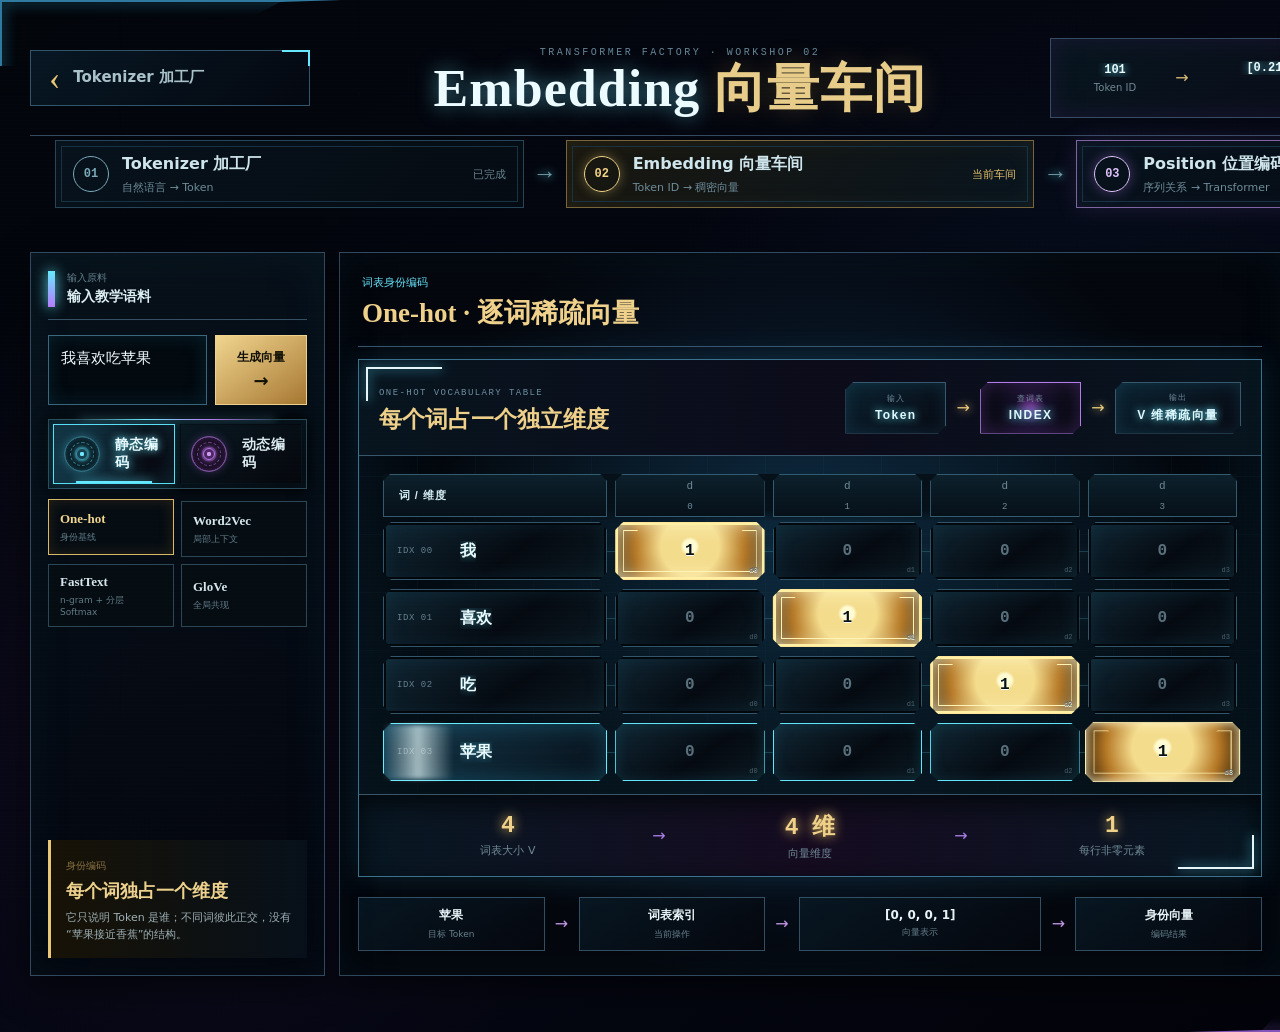
==== commit 4d96bd9f: "Add standalone position encoding workshop" ====
--- a/embedding.html
+++ b/embedding.html
@@ -4,9 +4,9 @@
   <meta charset="utf-8">
   <meta name="viewport" content="width=device-width,initial-scale=1">
   <meta name="theme-color" content="#020409">
-  <meta name="description" content="在暗黑科幻向量车间中互动比较 One-hot、Word2Vec、FastText、GloVe、ELMo、GPT 与 BERT，并观察神经网络训练和三维语义投影。">
+  <meta name="description" content="在暗黑科幻向量车间中互动比较 One-hot、Word2Vec、FastText、GloVe、ELMo、GPT 与 BERT，并观察绝对、相对、旋转位置编码如何进入 Transformer。">
   <title>Embedding 向量车间｜LLM 原理加工厂</title>
-  <link rel="stylesheet" href="embedding-workshop.css?v=20260901-models2">
+  <link rel="stylesheet" href="embedding-workshop.css?v=20260902-position-ui3">
 </head>
 <body data-vector-family="static">
   <div class="vector-scanlines" aria-hidden="true"></div>
@@ -22,7 +22,16 @@
         <span><b>[0.21, −0.34, …]</b><small>稠密向量</small></span><i>→</i>
         <span><b>↗</b><small>语义坐标</small></span>
       </div>
+      <a class="position-lab-entry" href="position.html" data-position-link aria-label="进入位置编码工作台"><i></i><b>进入 Position 位置编码舱</b><span>MODULE 03 →</span></a>
     </header>
+
+    <nav class="factory-module-nav" aria-label="LLM 原理加工厂模块导航">
+      <a href="index.html"><span>01</span><div><b>Tokenizer 加工厂</b><small>自然语言 → Token</small></div><em>已完成</em></a>
+      <i aria-hidden="true">→</i>
+      <a class="current" href="#vectorDeck"><span>02</span><div><b>Embedding 向量车间</b><small>Token ID → 稠密向量</small></div><em>当前车间</em></a>
+      <i aria-hidden="true">→</i>
+      <a class="position-module" href="position.html" data-position-link><span>03</span><div><b>Position 位置编码舱</b><small>序列关系 → Transformer</small></div><em>进入车间</em></a>
+    </nav>
 
     <section class="vector-deck" id="vectorDeck">
       <aside class="vector-control-bay">
@@ -156,7 +165,8 @@
         </div>
       </aside>
     </section>
+
   </main>
-  <script src="embedding-workshop.js?v=20260901-models2"></script>
+  <script src="embedding-workshop.js?v=20260902-position-ui3"></script>
 </body>
 </html>
--- a/embedding-workshop.css
+++ b/embedding-workshop.css
@@ -11,11 +11,13 @@
 }
 
 * { box-sizing: border-box; }
-html, body { min-width: 1600px; min-height: 900px; margin: 0; background: var(--void); }
-html { overflow: auto; }
+html, body { min-width: 1600px; min-height: 100%; margin: 0; background: var(--void); }
+html { overflow-x: auto; overflow-y: auto; }
 body {
   color: var(--text);
-  overflow: hidden;
+  min-height: 900px;
+  overflow-x: hidden;
+  overflow-y: auto;
   font-family: Inter, "Microsoft YaHei", "PingFang SC", system-ui, sans-serif;
   background:
     radial-gradient(circle at 66% 42%, #123f682b, transparent 35%),
@@ -41,7 +43,7 @@
 [hidden] { display: none !important; }
 .vector-scanlines { position: fixed; inset: 0; z-index: 50; pointer-events: none; opacity: .25; mix-blend-mode: screen; background: repeating-linear-gradient(0deg, transparent 0 3px, #d5f8ff08 4px); }
 
-.vector-workshop { position: relative; z-index: 1; width: 100vw; min-width: 1600px; height: 100vh; min-height: 900px; padding: 20px 30px 26px; overflow: hidden; }
+.vector-workshop { position: relative; z-index: 1; width: 100vw; min-width: 1600px; min-height: 900px; padding: 20px 30px 56px; overflow: visible; }
 .vector-workshop::before, .vector-workshop::after { content: ""; position: absolute; z-index: -1; pointer-events: none; }
 .vector-workshop::before { left: 0; top: 0; width: 340px; height: 180px; border-top: 2px solid #2f79a0; border-left: 2px solid #2f79a0; clip-path: polygon(0 0, 100% 0, 82% 2px, 62% 38px, 22% 38px, 15% 66px, 0 66px); filter: drop-shadow(0 0 7px #3ecfff); }
 .vector-workshop::after { right: 0; bottom: 0; width: 410px; height: 150px; border-right: 2px solid #8656bc; border-bottom: 2px solid #8656bc; clip-path: polygon(100% 100%, 0 100%, 18% calc(100% - 2px), 35% 72px, 78% 72px, 86% 44px, 100% 44px); filter: drop-shadow(0 0 7px #a96cff); }
@@ -500,3 +502,263 @@
 @media (prefers-reduced-motion: reduce) {
   *, *::before, *::after { animation-duration: .001ms !important; animation-iteration-count: 1 !important; scroll-behavior: auto !important; }
 }
+
+/* Position encoding workshop */
+.position-workbench {
+  --position-cyan: #68e6ff;
+  --position-blue: #5b8cff;
+  --position-violet: #bf7dff;
+  --position-gold: #f0cf78;
+  --position-green: #78f0b0;
+  position: relative;
+  isolation: isolate;
+  width: min(1840px, calc(100% - 44px));
+  margin: 42px auto 90px;
+  padding: 30px 28px 24px;
+  color: #e8f7ff;
+  background:
+    radial-gradient(circle at 50% 0%, #18345444, transparent 42%),
+    linear-gradient(180deg, #050c16f2, #02060ce8 76%, #07111be8);
+  border: 1px solid #3d6785;
+  border-top: 1px solid #d4b66b;
+  box-shadow: 0 0 0 1px #162f47 inset, 0 0 70px #21709b20, 0 30px 100px #000b;
+  overflow: hidden;
+}
+.position-workbench::before, .position-workbench::after { content: ''; position: absolute; pointer-events: none; z-index: -1; }
+.position-workbench::before { inset: 10px; border: 1px solid #224b65; clip-path: polygon(0 0, 18% 0, 18% 1px, 82% 1px, 82% 0, 100% 0, 100% 100%, 78% 100%, 78% calc(100% - 1px), 22% calc(100% - 1px), 22% 100%, 0 100%); opacity: .68; }
+.position-workbench::after { inset: 0; background: repeating-linear-gradient(0deg, transparent 0 5px, #8de6ff06 6px 7px); mix-blend-mode: screen; opacity: .65; }
+.position-lab-header { position: relative; text-align: center; padding: 8px 120px 26px; }
+.position-lab-kicker { display: flex; align-items: center; justify-content: center; gap: 14px; color: #7fdcf0; font: 700 10px/1.2 'Rajdhani', 'Microsoft YaHei', sans-serif; letter-spacing: .34em; }
+.position-lab-kicker i { width: 88px; height: 1px; background: linear-gradient(90deg, transparent, var(--position-cyan)); box-shadow: 0 0 9px var(--position-cyan); }
+.position-lab-kicker i:last-child { transform: scaleX(-1); }
+.position-lab-header h2 { margin: 12px 0 6px; color: #f1d58d; font: 800 clamp(30px, 3.3vw, 58px)/1.04 Georgia, 'Microsoft YaHei', serif; letter-spacing: .04em; text-shadow: 0 0 18px #d3a74c5e; }
+.position-lab-header h2 em { color: #eaf7ff; font-style: normal; }
+.position-lab-header p { margin: 0 auto 20px; color: #b4c9d4; font-size: 15px; letter-spacing: .08em; }
+.position-lab-route { display: flex; align-items: center; justify-content: center; gap: 14px; margin: auto; max-width: 760px; color: #c8dbe4; }
+.position-lab-route > span, .position-lab-route > strong { min-width: 120px; padding: 9px 16px; background: #091724d9; border: 1px solid #326379; box-shadow: inset 0 0 18px #13304a, 0 0 12px #217b9426; }
+.position-lab-route > strong { color: #f6d98d; border-color: #846d39; text-shadow: 0 0 9px #f0cf78; }
+.position-lab-route b, .position-lab-route strong { display: block; font-size: 16px; }
+.position-lab-route small { display: block; margin-top: 3px; color: #718b98; font-size: 10px; letter-spacing: .08em; }
+.position-lab-route i { color: var(--position-cyan); font-size: 22px; font-style: normal; text-shadow: 0 0 12px var(--position-cyan); }
+.position-lab-controls { display: grid; grid-template-columns: minmax(0, 1fr) 280px; gap: 18px; align-items: stretch; margin-bottom: 22px; }
+.position-mode-tabs { display: grid; grid-template-columns: repeat(3, 1fr); gap: 10px; }
+.position-mode-tabs button { position: relative; min-height: 72px; padding: 12px 17px 11px 52px; color: #8fa9b7; text-align: left; background: linear-gradient(135deg, #0a1723, #07101a); border: 1px solid #26485d; cursor: pointer; transition: .25s ease; }
+.position-mode-tabs button::after { content: ''; position: absolute; inset: 5px; border: 1px solid #183548; opacity: .6; pointer-events: none; }
+.position-mode-tabs button > span { position: absolute; left: 15px; top: 16px; display: grid; place-items: center; width: 26px; height: 26px; color: #7a9ba9; font: 700 11px monospace; border: 1px solid currentColor; border-radius: 50%; }
+.position-mode-tabs b, .position-mode-tabs small { display: block; position: relative; z-index: 1; }
+.position-mode-tabs b { color: #c4dce6; font-size: 17px; }
+.position-mode-tabs small { margin-top: 5px; color: #66818e; font: 10px monospace; letter-spacing: .06em; }
+.position-mode-tabs button:hover { border-color: #7fc8dc; transform: translateY(-2px); }
+.position-mode-tabs button.active { color: #f3d58b; border-color: var(--position-gold); background: linear-gradient(135deg, #241f17, #0d1b24 76%); box-shadow: 0 0 22px #f0cf7830, inset 0 0 22px #f0cf7810; }
+.position-mode-tabs button.active > span { color: var(--position-gold); box-shadow: 0 0 15px #f0cf78; }
+.position-mode-tabs button.active b { color: #ffe9ac; text-shadow: 0 0 10px #f0cf7840; }
+.position-signal-readout { display: flex; flex-direction: column; justify-content: center; padding: 13px 18px; background: #07131de8; border: 1px solid #54758a; border-left: 3px solid var(--position-cyan); box-shadow: inset 0 0 24px #17445b44; }
+.position-signal-readout span { color: #6297a9; font: 10px monospace; letter-spacing: .18em; }
+.position-signal-readout b { margin-top: 8px; color: #edf8ff; font-size: 16px; }
+.position-signal-readout em { margin-top: 5px; color: var(--position-cyan); font: 11px monospace; font-style: normal; }
+.position-lab-body { min-height: 530px; }
+.position-lab-body > div { animation: positionWorkshopIn .45s ease both; }
+.position-machine, .position-explain-card, .relative-family-card, .rope-explain-card { position: relative; background: linear-gradient(145deg, #0b1a27e8, #040b13ed); border: 1px solid #2a5870; box-shadow: inset 0 0 28px #12344b40, 0 12px 28px #0007; overflow: hidden; }
+.position-machine::before, .position-explain-card::before, .relative-family-card::before, .rope-explain-card::before { content: ''; position: absolute; inset: 7px; border: 1px solid #1c3c4f; pointer-events: none; opacity: .7; }
+.lab-section-head { position: relative; display: flex; align-items: baseline; gap: 10px; min-height: 47px; padding: 14px 17px 9px; border-bottom: 1px solid #1c4359; }
+.lab-section-head span { color: var(--position-gold); font: 10px monospace; letter-spacing: .16em; }
+.lab-section-head b { color: #d9f4fd; font-size: 17px; }
+.lab-section-head em { margin-left: auto; color: #7099a7; font: 10px monospace; font-style: normal; }
+.absolute-lab-grid, .rope-lab-grid { display: grid; grid-template-columns: 1.05fr 1.18fr .88fr; gap: 15px; }
+.absolute-machine { grid-column: span 2; }
+.absolute-table-machine { grid-column: span 2; }
+.absolute-explain { grid-column: 3; grid-row: 1 / span 2; padding-bottom: 18px; }
+.absolute-variant-tabs { display: flex; gap: 5px; margin-left: auto; }
+.absolute-variant-tabs button { padding: 5px 8px; color: #7494a3; font: 10px monospace; background: #08141f; border: 1px solid #2a566a; cursor: pointer; }
+.absolute-variant-tabs button.active { color: #f2d58c; border-color: #b79755; box-shadow: 0 0 10px #d2a64240; }
+.embedding-add-stage { display: grid; grid-template-columns: 1fr auto 1fr auto 1.18fr; align-items: center; gap: 11px; min-height: 147px; padding: 23px 20px; background: radial-gradient(ellipse at 50% 50%, #1b567138, transparent 60%); }
+.add-source, .add-result { min-height: 83px; padding: 13px 10px; text-align: center; background: #07131f; border: 1px solid #34718a; box-shadow: 0 0 15px #29cdf02c, inset 0 0 18px #1b667d26; }
+.add-source.position-source { border-color: #b383ec; box-shadow: 0 0 15px #b175f22c, inset 0 0 18px #8b52bb25; }
+.add-result { border-color: #e0bb65; box-shadow: 0 0 20px #e4b94b3b, inset 0 0 19px #83612a2b; }
+.add-source span, .add-result span { display: block; color: #7395a2; font: 10px monospace; }
+.add-source b, .add-result b { display: block; margin: 10px 0 6px; color: #e7fbff; font-size: 20px; }
+.add-source i, .add-result i { color: #73d7e9; font: 10px monospace; font-style: normal; }
+.position-source i { color: #d09aff; }
+.add-result i { color: #f0cf78; }
+.embedding-add-stage > strong { color: var(--position-gold); font-size: 25px; text-shadow: 0 0 12px #f0cf78; }
+.absolute-wave { margin: 0 20px 19px; padding: 12px 15px 10px; background: #040b13; border: 1px solid #1c4d64; }
+.wave-label { display: block; color: #8bc8d8; font: 10px monospace; letter-spacing: .08em; }
+.wave-lines { position: relative; height: 62px; margin-top: 10px; overflow: hidden; background: repeating-linear-gradient(90deg, #1b6a8620 0 1px, transparent 1px 46px), linear-gradient(180deg, transparent 49%, #4e93a333 50%, transparent 51%); }
+.wave-lines::before, .wave-lines::after, .wave-lines i { content: ''; position: absolute; left: -2%; width: 104%; height: 32px; border-top: 2px solid; border-radius: 50%; transform: rotate(-5deg); opacity: .8; }
+.wave-lines::before { top: 13px; border-color: var(--position-cyan); filter: drop-shadow(0 0 5px var(--position-cyan)); animation: positionWave 3.4s linear infinite; }
+.wave-lines::after { top: 26px; border-color: var(--position-violet); transform: rotate(6deg); filter: drop-shadow(0 0 5px var(--position-violet)); animation: positionWave 4.7s .5s linear infinite reverse; }
+.wave-lines i:nth-child(1) { top: 6px; border-color: var(--position-gold); transform: rotate(2deg); animation: positionWave 5.2s 1s linear infinite; }
+.wave-lines i:nth-child(2) { top: 37px; border-color: var(--position-green); transform: rotate(-9deg); animation: positionWave 4.1s .9s linear infinite reverse; }
+.wave-lines i:nth-child(n+3) { display: none; }
+.wave-axis { display: block; color: #5f7887; font: 10px monospace; word-spacing: 15px; }
+.absolute-table-machine { grid-column: 1 / span 2; }
+.absolute-vector-table { padding: 13px 16px 17px; }
+.absolute-table-head, .absolute-vector-row { display: grid; grid-template-columns: 46px 72px minmax(190px, 1fr) 136px; align-items: center; gap: 8px; }
+.absolute-table-head { padding: 0 10px 8px; color: #6b8e9b; font: 10px monospace; border-bottom: 1px solid #244a5b; }
+.absolute-vector-row { min-height: 47px; padding: 8px 10px; color: #789ba8; border-bottom: 1px solid #173544; transition: .25s ease; }
+.absolute-vector-row:hover, .absolute-vector-row.active { color: #f4d994; background: linear-gradient(90deg, #d4b35d12, transparent); }
+.absolute-vector-row > b { color: #85dff0; font: 12px monospace; }
+.absolute-vector-row > span { color: #e0edf1; font-weight: 700; }
+.absolute-vector-row > div { display: flex; align-items: end; gap: 4px; height: 28px; padding: 0 7px; background: #07131d; border-left: 1px solid #2d6075; }
+.absolute-vector-row > div i { position: relative; flex: 1; height: calc(9px + (abs(var(--value)) * 18px)); min-width: 8px; background: linear-gradient(180deg, #6deaff, #4676ff); box-shadow: 0 0 7px #5cdff088; opacity: .72; }
+.absolute-vector-row > div i:nth-child(even) { background: linear-gradient(180deg, #d28aff, #7851e9); box-shadow: 0 0 7px #bd7cff88; }
+.absolute-vector-row.active > div i { opacity: 1; filter: brightness(1.35); }
+.absolute-vector-row code { color: #91abb6; font: 9px monospace; white-space: nowrap; }
+.formula-plaque { margin: 28px 22px 16px; padding: 17px 16px; background: #151619; border: 1px solid #8a6e35; box-shadow: 0 0 21px #d09e3a20, inset 0 0 15px #5b421c3b; }
+.formula-plaque span { display: block; margin-bottom: 13px; color: #d2b866; font: 10px monospace; letter-spacing: .12em; }
+.formula-plaque b { display: block; margin: 8px 0; color: #ffebad; font: 14px/1.5 Georgia, serif; }
+.formula-plaque sub, .formula-plaque sup { font-size: 9px; }
+.position-meter { margin: 0 22px 19px; padding: 14px; background: #071421; border: 1px solid #285a6e; }
+.position-meter > span { color: var(--position-cyan); font: 12px monospace; }
+.position-meter > div { display: flex; align-items: end; gap: 4px; height: 92px; margin-top: 12px; padding: 0 5px; border-bottom: 1px solid #346176; }
+.position-meter i { position: relative; flex: 1; height: calc(22px + abs(var(--value)) * 58px); background: linear-gradient(180deg, #f0cf78, #b072f7 80%); box-shadow: 0 0 8px #d891ff77; }
+.position-meter i:nth-child(even) { background: linear-gradient(180deg, #6ce9ff, #4778ff); }
+.position-meter i em { position: absolute; top: calc(100% + 6px); left: 50%; color: #6e8996; font: 8px monospace; font-style: normal; transform: translateX(-50%); }
+.absolute-explain > p, .rope-explain-card > p, .relative-family-card > p { margin: 17px 22px; color: #91aab5; font-size: 13px; line-height: 1.8; }
+.absolute-limit-grid { display: grid; gap: 8px; margin: 0 22px 20px; }
+.absolute-limit-grid span { display: block; padding: 9px 10px; background: #091620; border-left: 2px solid #3f7e91; }
+.absolute-limit-grid span:nth-child(2) { border-left-color: #9a6bca; }
+.absolute-limit-grid span:nth-child(3) { border-left-color: #bc9854; }
+.absolute-limit-grid b, .absolute-limit-grid em { display: block; }
+.absolute-limit-grid b { color: #d8eef4; font-size: 11px; }.absolute-limit-grid em { margin-top: 4px; color: #7894a0; font-size: 10px; line-height: 1.5; font-style: normal; }
+.relative-lab-grid { display: grid; grid-template-columns: 1.3fr 1fr; gap: 15px; }
+.relative-attention-machine { min-height: 470px; }
+.relative-family-card { grid-column: 1 / -1; padding-bottom: 8px; }
+.relative-family-card header, .rope-explain-card header { position: relative; display: flex; align-items: baseline; gap: 12px; padding: 15px 18px 11px; border-bottom: 1px solid #593d76; }
+.relative-family-card header span, .rope-explain-card header span { color: var(--position-violet); font: 10px monospace; letter-spacing: .14em; }
+.relative-family-card header b, .rope-explain-card header b { color: #e2c5fa; font-size: 17px; }
+.position-token-rail { display: flex; align-items: center; gap: 4px; padding: 13px 16px 4px; overflow-x: auto; }
+.position-token-rail button { min-width: 58px; padding: 6px 8px; color: #7897a4; background: #07141f; border: 1px solid #2b5368; cursor: pointer; }
+.position-token-rail button.active { color: #ffe6a1; border-color: var(--position-gold); box-shadow: 0 0 14px #f0cf7838; transform: translateY(-2px); }
+.position-token-rail button i, .position-token-rail button small { display: block; font: 9px monospace; font-style: normal; }
+.position-token-rail button b { display: block; margin: 4px 0; color: inherit; font-size: 13px; white-space: nowrap; }
+.position-token-rail button small { color: #5e7b88; }
+.rail-arrow { color: #6093a2; font-size: 14px; }
+.relative-matrix-wrap { position: relative; margin: 17px 35px 10px 44px; }
+.relative-matrix { position: relative; }
+.relative-matrix-head, .relative-matrix-row { display: grid; grid-template-columns: repeat(6, minmax(35px, 1fr)); gap: 4px; }
+.relative-matrix-head { margin-left: 0; }
+.relative-matrix-head span { padding: 5px 2px; color: #7094a1; text-align: center; font: 9px monospace; }
+.relative-matrix-head b { display: block; margin-top: 3px; color: #c7dce3; font: 10px 'Microsoft YaHei', sans-serif; overflow: hidden; text-overflow: ellipsis; }
+.relative-matrix-row button { min-height: 46px; color: #86a4af; background: hsl(calc(205 + var(--distance) * 12) 50% calc(12% + abs(var(--distance)) * 3%)); border: 1px solid #214757; cursor: pointer; transition: .2s; }
+.relative-matrix-row button b, .relative-matrix-row button small { display: block; }
+.relative-matrix-row button b { color: #d1ebf0; font: 12px monospace; }
+.relative-matrix-row button small { margin-top: 3px; color: #7194a0; font: 8px 'Microsoft YaHei', sans-serif; }
+.relative-matrix-row button:hover, .relative-matrix-row button.query-row, .relative-matrix-row button.query-column { border-color: #6edff1; box-shadow: inset 0 0 13px #42d6ea45; }
+.relative-matrix-row button.query-cell { color: #ffe29c; background: #554520; border-color: var(--position-gold); box-shadow: 0 0 14px #f0cf7855; }
+.matrix-axis { position: absolute; color: #577785; font: 10px monospace; }
+.matrix-axis-top { top: -24px; right: 0; }
+.matrix-axis-left { top: 46%; left: -42px; transform: rotate(-90deg); }
+.relative-query-readout { display: flex; align-items: center; gap: 13px; margin: 13px 20px 18px; padding: 11px 13px; border-left: 2px solid var(--position-gold); background: #1e1a11; }
+.relative-query-readout b { color: #f5d78a; font: 12px monospace; }
+.relative-query-readout span { color: #e4f0f2; }
+.relative-query-readout em { margin-left: auto; color: #78909c; font: 10px monospace; font-style: normal; }
+.alibi-machine { min-height: 470px; }
+.attention-formula { margin: 22px 20px 15px; padding: 18px; text-align: center; background: #121328; border: 1px solid #594c9d; box-shadow: inset 0 0 20px #4e42a929; }
+.attention-formula span, .attention-formula b, .attention-formula i { display: block; }
+.attention-formula span { color: #8c9ebc; font: 12px monospace; }
+.attention-formula b { margin: 11px 0; color: #e4c5ff; font: 20px Georgia, serif; }
+.attention-formula i { color: #be88f0; font-size: 11px; font-style: normal; }
+.bias-bars { display: flex; flex-direction: column; gap: 8px; margin: 12px 22px 20px; }
+.bias-bar { display: grid; grid-template-columns: 55px 1fr 43px; align-items: center; gap: 8px; opacity: .7; }
+.bias-bar b { color: #d5e8ee; font-size: 11px; text-align: right; overflow: hidden; text-overflow: ellipsis; }
+.bias-bar i { height: 13px; width: var(--bar); background: linear-gradient(90deg, #b16df0, #65dff4); box-shadow: 0 0 9px #ad79f075; animation: biasLoad .8s calc(var(--bar-index) * 90ms) both; transform-origin: left; }
+.bias-bar em { color: #a986dc; font: 10px monospace; font-style: normal; }
+.bias-bar.active { opacity: 1; }
+.bias-bar.active i { background: linear-gradient(90deg, #f0cf78, #f5f3c1); box-shadow: 0 0 13px #f0cf78; }
+.bias-bar.active b, .bias-bar.active em { color: #ffe3a0; }
+.length-chip { display: flex; gap: 10px; align-items: center; margin: 25px 21px 18px; padding: 10px 12px; color: #aabdc6; border: 1px solid #315365; background: #081822; }
+.length-chip b { color: var(--position-green); font-size: 12px; white-space: nowrap; }
+.length-chip span { font-size: 11px; line-height: 1.5; }
+.relative-method-grid { display: grid; grid-template-columns: repeat(4, 1fr); gap: 9px; padding: 16px 18px 7px; }
+.relative-method-grid article { padding: 11px; background: #081420; border: 1px solid #294556; }
+.relative-method-grid article.selected { border-color: var(--position-violet); box-shadow: 0 0 16px #b377ef22; }
+.relative-method-grid b, .relative-method-grid span, .relative-method-grid em { display: block; }
+.relative-method-grid b { color: #dfc1fb; font-size: 14px; }
+.relative-method-grid span { margin-top: 6px; color: #99b1bd; font: 11px monospace; }
+.relative-method-grid em { margin-top: 4px; color: #66818e; font-size: 10px; font-style: normal; line-height: 1.4; }
+.rope-lab-grid { grid-template-columns: 1.2fr 1fr .82fr; }
+.rope-rotor-machine { grid-column: span 2; }
+.rope-equation-machine { grid-column: span 1; }
+.rope-explain-card { grid-column: 3; grid-row: 1; padding-bottom: 17px; }
+.rope-rotor-stage { display: grid; place-items: center; min-height: 278px; padding-top: 4px; background: radial-gradient(circle, #1d547044, transparent 56%); }
+.rope-plane { position: relative; width: 224px; height: 224px; background: linear-gradient(90deg, transparent 49.7%, #4e9bad66 50%, transparent 50.3%), linear-gradient(0deg, transparent 49.7%, #4e9bad66 50%, transparent 50.3%), repeating-radial-gradient(circle at center, transparent 0 33px, #4b849527 34px 35px); border: 1px solid #315f76; border-radius: 50%; box-shadow: 0 0 0 11px #18394c33, 0 0 32px #46cdeb35; }
+.rope-plane::before, .rope-plane::after { content: ''; position: absolute; background: #3a6a79; }
+.rope-plane::before { top: 50%; left: 0; right: 0; height: 1px; }
+.rope-plane::after { left: 50%; top: 0; bottom: 0; width: 1px; }
+.rope-plane svg { position: absolute; inset: 0; width: 100%; height: 100%; overflow: visible; }
+.rope-guide, .rope-key-guide { fill: none; stroke-width: 3; filter: drop-shadow(0 0 5px currentColor); }
+.rope-guide { color: var(--position-cyan); stroke: currentColor; animation: ropePulse 1.8s ease-in-out infinite; }
+.rope-key-guide { color: var(--position-violet); stroke: currentColor; animation: ropePulse 2.1s .4s ease-in-out infinite; }
+.rope-origin { fill: #f3d488; filter: drop-shadow(0 0 7px #f3d488); }
+.rope-tip { fill: var(--position-cyan); stroke: #d6faff; stroke-width: 2; }
+.rope-key-tip { fill: var(--position-violet); stroke: #f3ddff; stroke-width: 2; }
+.rope-angle-arc { fill: none; stroke: var(--position-gold); stroke-width: 1.5; stroke-dasharray: 3 3; }
+.rope-axis-x, .rope-axis-y { position: absolute; color: #759ba7; font: 11px monospace; }
+.rope-axis-x { right: 7px; top: 51%; }.rope-axis-y { left: 51%; top: 4px; }
+.rope-q-label, .rope-k-label { position: absolute; color: #b9f5ff; font: 10px monospace; white-space: nowrap; transform: translate(calc(-50% + var(--x) * .62px), calc(-50% - var(--y) * .62px)); }
+.rope-q-label { left: 50%; top: 50%; color: var(--position-cyan); }.rope-k-label { left: 50%; top: 50%; color: var(--position-violet); }
+.rope-angle-label { position: absolute; left: 50%; top: 63%; color: #f4d58a; font: 11px monospace; transform: translateX(-50%); }
+.rope-angle-control { display: grid; grid-template-columns: 84px 1fr 42px; align-items: center; gap: 10px; margin: 2px 28px 18px; color: #83a5af; font: 11px monospace; }
+.rope-angle-control input { accent-color: var(--position-gold); cursor: pointer; }
+.rope-angle-control b { color: #ffe3a0; text-align: right; }
+.rope-flow { display: grid; grid-template-columns: 1fr 55px 1fr; gap: 7px; align-items: center; margin: 20px 18px 0; }
+.rope-flow > div { min-height: 70px; padding: 11px 8px; text-align: center; background: #071722; border: 1px solid #2b6073; }
+.rope-flow > div.rotated { border-color: #9d71cc; background: #151124; }
+.rope-flow span, .rope-flow b, .rope-flow i { display: block; }
+.rope-flow span { color: #7093a0; font: 9px monospace; }.rope-flow b { margin: 8px 0 4px; color: #dffaff; font: 20px Georgia, serif; }.rope-flow i { color: #6e8e9a; font: 9px monospace; font-style: normal; }
+.rope-flow > strong { color: var(--position-gold); font: 12px monospace; text-align: center; text-shadow: 0 0 9px var(--position-gold); }
+.rope-dot-product { margin: 23px 18px 18px; padding: 14px; text-align: center; background: #241e12; border: 1px solid #8a6d35; }
+.rope-dot-product span, .rope-dot-product b, .rope-dot-product strong, .rope-dot-product i { display: block; }.rope-dot-product span { color: #d9d0bd; font: 13px monospace; }.rope-dot-product b { margin: 7px 0; color: #f1d080; font-size: 20px; }.rope-dot-product strong { color: #ffe9a7; font-size: 14px; }.rope-dot-product i { margin-top: 7px; color: #a8926a; font: 10px monospace; font-style: normal; }
+.rope-token-meaning { display: grid; grid-template-columns: 1fr 38px 20px 1fr 20px 1fr; align-items: center; gap: 5px; margin: 24px 17px; color: #d7eff4; }
+.rope-token-meaning b, .rope-token-meaning strong, .rope-token-meaning label { padding: 12px 6px; text-align: center; background: #0b1b28; border: 1px solid #36778a; font-size: 14px; }.rope-token-meaning span { color: #f0cf78; font: 11px monospace; text-align: center; }.rope-token-meaning i, .rope-token-meaning em { color: var(--position-cyan); font-style: normal; text-align: center; }.rope-token-meaning strong { color: #e0bdf9; border-color: #9367bd; font: 11px monospace; }.rope-token-meaning label { color: #ffe2a0; border-color: #856d39; font: 11px monospace; }
+.rope-principles { display: grid; gap: 8px; margin: 0 17px; }.rope-principles span { padding: 9px 10px; color: #849ea9; background: #07141e; border-left: 2px solid #8056af; font-size: 11px; line-height: 1.5; }.rope-principles b { display: block; margin-bottom: 3px; color: #e5c5fb; }
+@keyframes positionWorkshopIn { from { opacity: 0; transform: translateY(10px); } to { opacity: 1; transform: none; } }
+@keyframes positionWave { from { transform: translateX(-10%) rotate(-5deg); } to { transform: translateX(10%) rotate(5deg); } }
+@keyframes biasLoad { from { transform: scaleX(0); opacity: .15; } to { transform: scaleX(1); opacity: 1; } }
+@keyframes ropePulse { 50% { opacity: .48; stroke-width: 5; } }
+@media (max-width: 1250px) { .position-lab-header { padding-inline: 40px; }.position-lab-controls { grid-template-columns: 1fr; }.position-signal-readout { min-height: 74px; }.absolute-lab-grid, .rope-lab-grid { grid-template-columns: 1fr 1fr; }.absolute-machine, .absolute-table-machine, .rope-rotor-machine, .rope-equation-machine { grid-column: auto; }.absolute-explain, .rope-explain-card { grid-column: 1 / -1; grid-row: auto; }.relative-lab-grid { grid-template-columns: 1fr; }.relative-family-card { grid-column: auto; } }
+@media (max-width: 760px) { .position-workbench { width: calc(100% - 18px); padding: 22px 12px; margin-top: 25px; }.position-lab-header { padding-inline: 0; }.position-lab-route { gap: 4px; }.position-lab-route > span, .position-lab-route > strong { min-width: 0; padding: 8px 5px; flex: 1; }.position-lab-route i { font-size: 15px; }.position-mode-tabs { grid-template-columns: 1fr; }.position-mode-tabs button { min-height: 62px; }.absolute-lab-grid, .rope-lab-grid { grid-template-columns: 1fr; }.absolute-machine, .absolute-table-machine, .absolute-explain, .rope-rotor-machine, .rope-equation-machine, .rope-explain-card { grid-column: auto; }.lab-section-head { flex-wrap: wrap; }.lab-section-head em { width: 100%; margin-left: 0; }.absolute-variant-tabs { margin-left: 0; }.embedding-add-stage { grid-template-columns: 1fr; gap: 5px; }.embedding-add-stage > strong { transform: rotate(90deg); text-align: center; }.absolute-table-head, .absolute-vector-row { grid-template-columns: 32px 50px minmax(105px, 1fr); }.absolute-table-head code, .absolute-vector-row code { display: none; }.relative-matrix-wrap { margin-inline: 23px 6px; }.relative-matrix-head, .relative-matrix-row { gap: 2px; }.relative-matrix-row button { min-height: 38px; }.relative-query-readout { flex-wrap: wrap; }.relative-query-readout em { width: 100%; margin-left: 0; }.relative-method-grid { grid-template-columns: 1fr 1fr; }.rope-token-meaning { grid-template-columns: 1fr 22px 1fr; }.rope-token-meaning span, .rope-token-meaning i, .rope-token-meaning em { display: none; }.rope-token-meaning strong, .rope-token-meaning label { grid-column: span 1; }.rope-plane { transform: scale(.88); } }
+
+/* Unified third-module navigation and readable type scale */
+.factory-module-nav { display: grid; grid-template-columns: minmax(0, 1fr) 42px minmax(0, 1fr) 42px minmax(0, 1fr); align-items: center; width: min(1500px, calc(100% - 50px)); margin: 4px auto 30px; }
+.factory-module-nav > a { position: relative; display: flex; align-items: center; gap: 13px; min-height: 68px; padding: 10px 17px; color: #7693a0; text-decoration: none; background: linear-gradient(135deg, #07121c, #050b12); border: 1px solid #244658; transition: .25s ease; }
+.factory-module-nav > a::after { content: ''; position: absolute; inset: 5px; border: 1px solid #163243; pointer-events: none; }
+.factory-module-nav > a:hover { color: #d7f6fc; border-color: #68d8eb; transform: translateY(-2px); box-shadow: 0 0 18px #34d5ef27; }
+.factory-module-nav > a.current { color: #f2d487; border-color: #78653a; background: linear-gradient(135deg, #19170f, #08141e); box-shadow: inset 0 0 24px #d5a84312; }
+.factory-module-nav > a.position-module { color: #dfc2fb; border-color: #8063a3; box-shadow: 0 0 22px #a668e727, inset 0 0 23px #8754b917; }
+.factory-module-nav > a > span { position: relative; z-index: 1; display: grid; place-items: center; width: 36px; height: 36px; color: #79aaba; font: 700 12px/1 monospace; border: 1px solid currentColor; border-radius: 50%; }
+.factory-module-nav > a.current > span { color: var(--position-gold); box-shadow: 0 0 12px #f0cf7862; }.factory-module-nav > a.position-module > span { color: var(--position-violet); box-shadow: 0 0 13px #b57cf065; }
+.factory-module-nav > a div { position: relative; z-index: 1; min-width: 0; }.factory-module-nav b, .factory-module-nav small, .factory-module-nav em { display: block; }.factory-module-nav b { color: #cfe5ec; font-size: 16px; }.factory-module-nav.current b { color: #ffe4a0; }.factory-module-nav small { margin-top: 5px; color: #6e8c98; font-size: 11px; }.factory-module-nav em { position: relative; z-index: 1; margin-left: auto; color: #66818d; font-size: 11px; font-style: normal; white-space: nowrap; }.factory-module-nav > a.current em { color: #e3bf6c; }.factory-module-nav > a.position-module em { color: #b88be0; }.factory-module-nav > i { color: #6d9aa9; font: 24px monospace; font-style: normal; text-align: center; text-shadow: 0 0 9px #60dff0; }
+.position-workbench, .position-workbench button, .position-workbench input { font-family: 'Microsoft YaHei', 'Noto Sans SC', 'Segoe UI', sans-serif; }
+.position-workbench .position-lab-kicker { font-size: 11px; letter-spacing: .25em; }.position-workbench .position-lab-header p { font-size: 16px; }.position-workbench .position-lab-route small { font-size: 11px; }.position-workbench .position-signal-readout span { font-size: 11px; }.position-workbench .position-signal-readout b { font-size: 17px; }.position-workbench .position-signal-readout em { font-size: 12px; }
+.position-workbench .position-mode-tabs button > span { width: 30px; height: 30px; font-size: 11px; }.position-workbench .position-mode-tabs b { font-size: 18px; }.position-workbench .position-mode-tabs small { margin-top: 6px; font: 12px/1.2 monospace; }.position-workbench .lab-section-head span { font-size: 11px; }.position-workbench .lab-section-head b { font-size: 19px; }.position-workbench .lab-section-head em { font-size: 12px; }
+.position-workbench .position-token-rail button i, .position-workbench .position-token-rail button small { font-size: 10px; }.position-workbench .position-token-rail button b { font-size: 14px; }.position-workbench .absolute-vector-row > span { font-size: 14px; }.position-workbench .absolute-vector-row code { font-size: 10px; }.position-workbench .absolute-explain > p, .position-workbench .rope-explain-card > p, .position-workbench .relative-family-card > p { font-size: 14px; }.position-workbench .absolute-limit-grid b { font-size: 12px; }.position-workbench .absolute-limit-grid em { font-size: 11px; }.position-workbench .relative-query-readout span { font-size: 13px; }.position-workbench .relative-query-readout em { font-size: 11px; }.position-workbench .relative-method-grid span { font-size: 12px; }.position-workbench .relative-method-grid em { font-size: 11px; }.position-workbench .rope-flow span, .position-workbench .rope-flow i, .position-workbench .rope-dot-product i { font-size: 11px; }.position-workbench .rope-flow b { font-size: 22px; }.position-workbench .rope-principles span { font-size: 12px; }
+.position-lab-entry { position: absolute; top: 21px; right: 30px; display: inline-flex; align-items: center; gap: 8px; padding: 10px 13px; color: #e0c47c; text-decoration: none; background: #12150fbb; border: 1px solid #8e743b; box-shadow: 0 0 16px #d4a84626; transition: .25s ease; }.position-lab-entry:hover { color: #fff0bc; border-color: #f0cf78; box-shadow: 0 0 24px #f0cf7845; transform: translateY(-2px); }.position-lab-entry i { width: 8px; height: 8px; background: #c984ff; border-radius: 50%; box-shadow: 0 0 9px #c984ff; }.position-lab-entry b { font-size: 13px; }.position-lab-entry span { color: #a99061; font: 10px monospace; }
+@media (max-width: 900px) { .factory-module-nav { grid-template-columns: 1fr; gap: 6px; width: calc(100% - 28px); }.factory-module-nav > i { transform: rotate(90deg); }.factory-module-nav > a { min-height: 57px; }.position-lab-entry { position: relative; top: auto; right: auto; margin: 12px auto 0; } }
+
+/* Module handoff: Tokenizer → Embedding → Position → Transformer */
+.module-transfer-corridor { position: relative; width: min(1840px, calc(100% - 44px)); margin: 32px auto 0; padding: 18px 20px 20px; border: 1px solid #315b71; background: linear-gradient(100deg, #071722ee, #10091ceb 49%, #071722ee); box-shadow: inset 0 0 35px #194e6935, 0 18px 42px #0008; overflow: hidden; }
+.module-transfer-corridor::before { content: ''; position: absolute; inset: 0; pointer-events: none; background: repeating-linear-gradient(90deg, transparent 0 88px, #5ae2ff0a 89px 90px), linear-gradient(90deg, #58e3ff08, transparent 40%, #c47bff0c 66%, #58e3ff08); }
+.transfer-corridor-label { position: relative; display: flex; align-items: center; justify-content: center; gap: 12px; color: #7bddef; font: 700 11px/1 'Microsoft YaHei', sans-serif; letter-spacing: .18em; }
+.transfer-corridor-label i { width: 84px; height: 1px; background: linear-gradient(90deg, transparent, #58dff4); box-shadow: 0 0 9px #55ddf2; }.transfer-corridor-label i:last-child { transform: scaleX(-1); }
+.transfer-corridor-main { position: relative; display: grid; grid-template-columns: minmax(170px, 1fr) 30px minmax(160px, .88fr) 30px minmax(195px, 1.05fr) 30px minmax(190px, 1fr) 30px minmax(150px, .78fr); gap: 8px; align-items: center; margin-top: 16px; }
+.transfer-station { position: relative; min-height: 104px; padding: 14px 14px 12px; border: 1px solid #2c5b70; background: linear-gradient(145deg, #081a26f0, #040a11f0); box-shadow: inset 0 0 20px #1a5d762b; }.transfer-station::after { content: ''; position: absolute; inset: 5px; border: 1px solid #163a4a; pointer-events: none; }
+.transfer-station span, .transfer-station b, .transfer-station strong, .transfer-station em { position: relative; z-index: 1; display: block; }.transfer-station span { color: #6c9caa; font-size: 11px; letter-spacing: .08em; }.transfer-station b { margin-top: 5px; color: #e3f7fb; font-size: 17px; }.transfer-station strong { min-height: 23px; margin-top: 9px; overflow: hidden; color: #86e8f7; font: 700 13px/1.45 ui-monospace, Consolas, 'Microsoft YaHei', monospace; text-overflow: ellipsis; white-space: nowrap; }.transfer-station em { margin-top: 7px; color: #79949f; font-size: 12px; font-style: normal; line-height: 1.35; }
+.transfer-station.id-station { border-color: #7652a1; background: linear-gradient(145deg, #130c20f0, #060812f0); }.transfer-station.id-station strong { color: #cda1f8; }.transfer-station.vector-station { border-color: #30778b; }.transfer-station.position-station { border-color: #a88642; background: linear-gradient(145deg, #211a0bf0, #0b1116f0); }.transfer-station.position-station strong { color: #f2d486; }.transfer-station.transformer-station { border-color: #8153a3; background: radial-gradient(circle at 50% 30%, #3d2254, #080711 74%); }.transfer-station.transformer-station strong { color: #e1bbff; text-shadow: 0 0 10px #b77bf3; }
+.transfer-beam { position: relative; color: #68e6f7; font: 26px/1 Georgia, serif; text-align: center; text-shadow: 0 0 12px #5de5f7; animation: transferBeam 1.7s ease-in-out infinite; }.transfer-beam.gold { color: #f0d07c; text-shadow: 0 0 12px #f0cf78; }
+
+.position-calculation-trace { margin: 0 20px 16px; padding: 12px 14px; border: 1px solid #365c70; background: #06121ce8; }.position-calculation-trace > span { display: block; margin-bottom: 9px; color: #75afbe; font-size: 12px; }.position-calculation-trace > div { display: flex; align-items: center; gap: 8px; overflow-x: auto; padding-bottom: 2px; }.position-calculation-trace b, .position-calculation-trace strong { flex: 0 0 auto; padding: 8px 10px; color: #bfeffa; border: 1px solid #2e6e83; background: #071b27; font: 700 12px/1.5 ui-monospace, Consolas, 'Microsoft YaHei', monospace; }.position-calculation-trace strong { color: #ffe4a0; border-color: #93763b; background: #211b10; }.position-calculation-trace i { color: #f0cf78; font-size: 20px; font-style: normal; }
+.attention-trace { margin: 0 21px 18px; padding: 12px; border: 1px solid #34556b; background: #07121c; }.attention-trace > span { display: block; margin-bottom: 9px; color: #94aeba; font-size: 12px; line-height: 1.4; }.attention-trace > div { display: grid; grid-template-columns: repeat(6, minmax(0, 1fr)); gap: 6px; }.attention-trace > div > span { position: relative; min-height: 58px; display: flex; flex-direction: column; justify-content: end; gap: 4px; overflow: hidden; padding: 7px 5px; color: #d3edf2; background: #091926; border: 1px solid #28495d; text-align: center; }.attention-trace > div > span::before { content: ''; position: absolute; z-index: 0; left: 0; right: 0; bottom: 0; height: var(--attention); background: linear-gradient(180deg, #4ddbf080, #8052da9c); box-shadow: 0 0 10px #63dff55d; }.attention-trace > div > span.active::before { background: linear-gradient(180deg, #f5d78a99, #9d7032bb); }.attention-trace > div > span b, .attention-trace > div > span i { position: relative; z-index: 1; overflow: hidden; font-style: normal; text-overflow: ellipsis; white-space: nowrap; }.attention-trace > div > span b { font-size: 12px; }.attention-trace > div > span i { color: #effcff; font: 11px ui-monospace, Consolas, monospace; }
+
+.position-knowledge-deck { position: relative; margin-top: 19px; padding: 18px; border: 1px solid #38596d; background: linear-gradient(145deg, #07131fe9, #0e0918e8); box-shadow: inset 0 0 33px #20546d2e; }.position-knowledge-deck > header { display: grid; grid-template-columns: auto 1fr auto; gap: 13px; align-items: baseline; padding: 0 2px 14px; border-bottom: 1px solid #294a5d; }.position-knowledge-deck > header span { color: #f0ce78; font: 700 11px ui-monospace, Consolas, monospace; letter-spacing: .12em; }.position-knowledge-deck > header b { color: #e6f8fb; font-size: 19px; }.position-knowledge-deck > header em { color: #88a2ad; font-size: 12px; font-style: normal; }.position-knowledge-grid { display: grid; grid-template-columns: repeat(3, 1fr); gap: 13px; margin-top: 15px; }.position-knowledge-grid article { position: relative; min-height: 220px; padding: 17px 17px 14px; border: 1px solid #2f596f; background: linear-gradient(145deg, #091924, #040a11); overflow: hidden; }.position-knowledge-grid article::before { content: ''; position: absolute; top: 0; left: 0; right: 0; height: 3px; background: var(--card-tone); box-shadow: 0 0 12px var(--card-tone); }.position-knowledge-grid article span, .position-knowledge-grid article b, .position-knowledge-grid article code, .position-knowledge-grid article p, .position-knowledge-grid article i { position: relative; z-index: 1; display: block; }.position-knowledge-grid article span { color: var(--card-tone); font-size: 12px; letter-spacing: .08em; }.position-knowledge-grid article b { margin-top: 7px; color: #e9f8fb; font-size: 20px; }.position-knowledge-grid article code { min-height: 48px; margin-top: 13px; padding: 10px; color: #d8eff5; border: 1px solid #2a4d5e; background: #06121c; font: 12px/1.5 Georgia, 'Microsoft YaHei', serif; }.position-knowledge-grid article p { min-height: 70px; margin: 13px 0 11px; color: #b0c6ce; font-size: 13px; line-height: 1.65; }.position-knowledge-grid article p strong { color: #e4f7fb; }.position-knowledge-grid article i { color: #809ba6; font-size: 12px; font-style: normal; }.knowledge-absolute { --card-tone: #70e4f4; }.knowledge-relative { --card-tone: #bd82f3; }.knowledge-rope { --card-tone: #f0ce78; }
+
+@keyframes transferBeam { 50% { transform: translateX(3px); opacity: .62; } }
+@media (max-width: 1250px) { .transfer-corridor-main { grid-template-columns: 1fr 22px 1fr 22px 1fr; }.transfer-corridor-main .position-station { grid-column: 2 / span 3; }.transfer-corridor-main .gold { grid-column: 1; grid-row: 3; }.transfer-corridor-main .transformer-station { grid-column: 2 / span 3; }.position-knowledge-grid { grid-template-columns: 1fr; }.position-knowledge-grid article { min-height: 0; }.position-knowledge-grid article p { min-height: 0; } }
+@media (max-width: 760px) { .module-transfer-corridor { width: calc(100% - 18px); padding: 15px 11px; }.transfer-corridor-main { grid-template-columns: 1fr; gap: 6px; }.transfer-corridor-main .position-station, .transfer-corridor-main .transformer-station, .transfer-corridor-main .gold { grid-column: auto; grid-row: auto; }.transfer-beam { transform: rotate(90deg); min-height: 17px; }.position-calculation-trace { margin-inline: 12px; }.position-knowledge-deck { padding: 12px; }.position-knowledge-deck > header { grid-template-columns: 1fr; gap: 6px; }.position-knowledge-deck > header b { font-size: 17px; }.attention-trace { margin-inline: 12px; } }
+
+/* Standalone horizontal module page: Position is a peer of Tokenizer and Embedding. */
+.position-page { position: relative; z-index: 1; min-width: 1600px; min-height: 100vh; padding: 20px 30px 56px; }.position-page::before, .position-page::after { content: ''; position: absolute; z-index: -1; pointer-events: none; }.position-page::before { top: 0; left: 0; width: 360px; height: 174px; border-top: 2px solid #8c5fc2; border-left: 2px solid #8c5fc2; clip-path: polygon(0 0,100% 0,78% 2px,61% 34px,25% 34px,15% 65px,0 65px); filter: drop-shadow(0 0 8px #b074ed); }.position-page::after { right: 0; bottom: 0; width: 420px; height: 148px; border-right: 2px solid #36b9d0; border-bottom: 2px solid #36b9d0; clip-path: polygon(100% 100%,0 100%,20% calc(100% - 2px),37% 68px,76% 68px,86% 39px,100% 39px); filter: drop-shadow(0 0 8px #5be1f4); }
+.position-page-topbar { display: grid; grid-template-columns: 300px 1fr 330px; align-items: center; gap: 26px; min-height: 116px; border-bottom: 1px solid #344a60; }.position-page-topbar .vector-title h1 em { color: #d8b8ff; text-shadow: 0 0 20px #b37dec88; }.position-page-output { display: grid; grid-template-columns: auto 18px 1fr; align-items: center; gap: 10px; padding: 15px; border: 1px solid #705196; background: linear-gradient(135deg, #120d20, #07131b); box-shadow: inset 0 0 22px #7f4ab72a, 0 0 14px #9d68da20; }.position-page-output span { grid-column: 1 / -1; color: #9d7bbb; font-size: 11px; letter-spacing: .12em; }.position-page-output b { color: #edc8ff; font-size: 16px; }.position-page-output i { color: #6ee4f4; font-size: 18px; font-style: normal; text-shadow: 0 0 9px #60dff3; }.position-page-output strong { color: #f1d487; font-size: 14px; white-space: nowrap; }
+body[data-position-only] .factory-module-nav { margin-bottom: 18px; } body[data-position-only] .factory-module-nav > a.position-module { background: linear-gradient(135deg, #20142e, #09121d); } body[data-position-only] .position-workbench { margin-top: 28px; }
+@media (max-width: 900px) { .position-page-topbar { grid-template-columns: 1fr; padding-block: 12px; }.position-page-topbar .back-factory { width: min(360px, 100%); }.position-page-output { width: min(420px, 100%); }.position-page { padding-inline: 16px; } }
